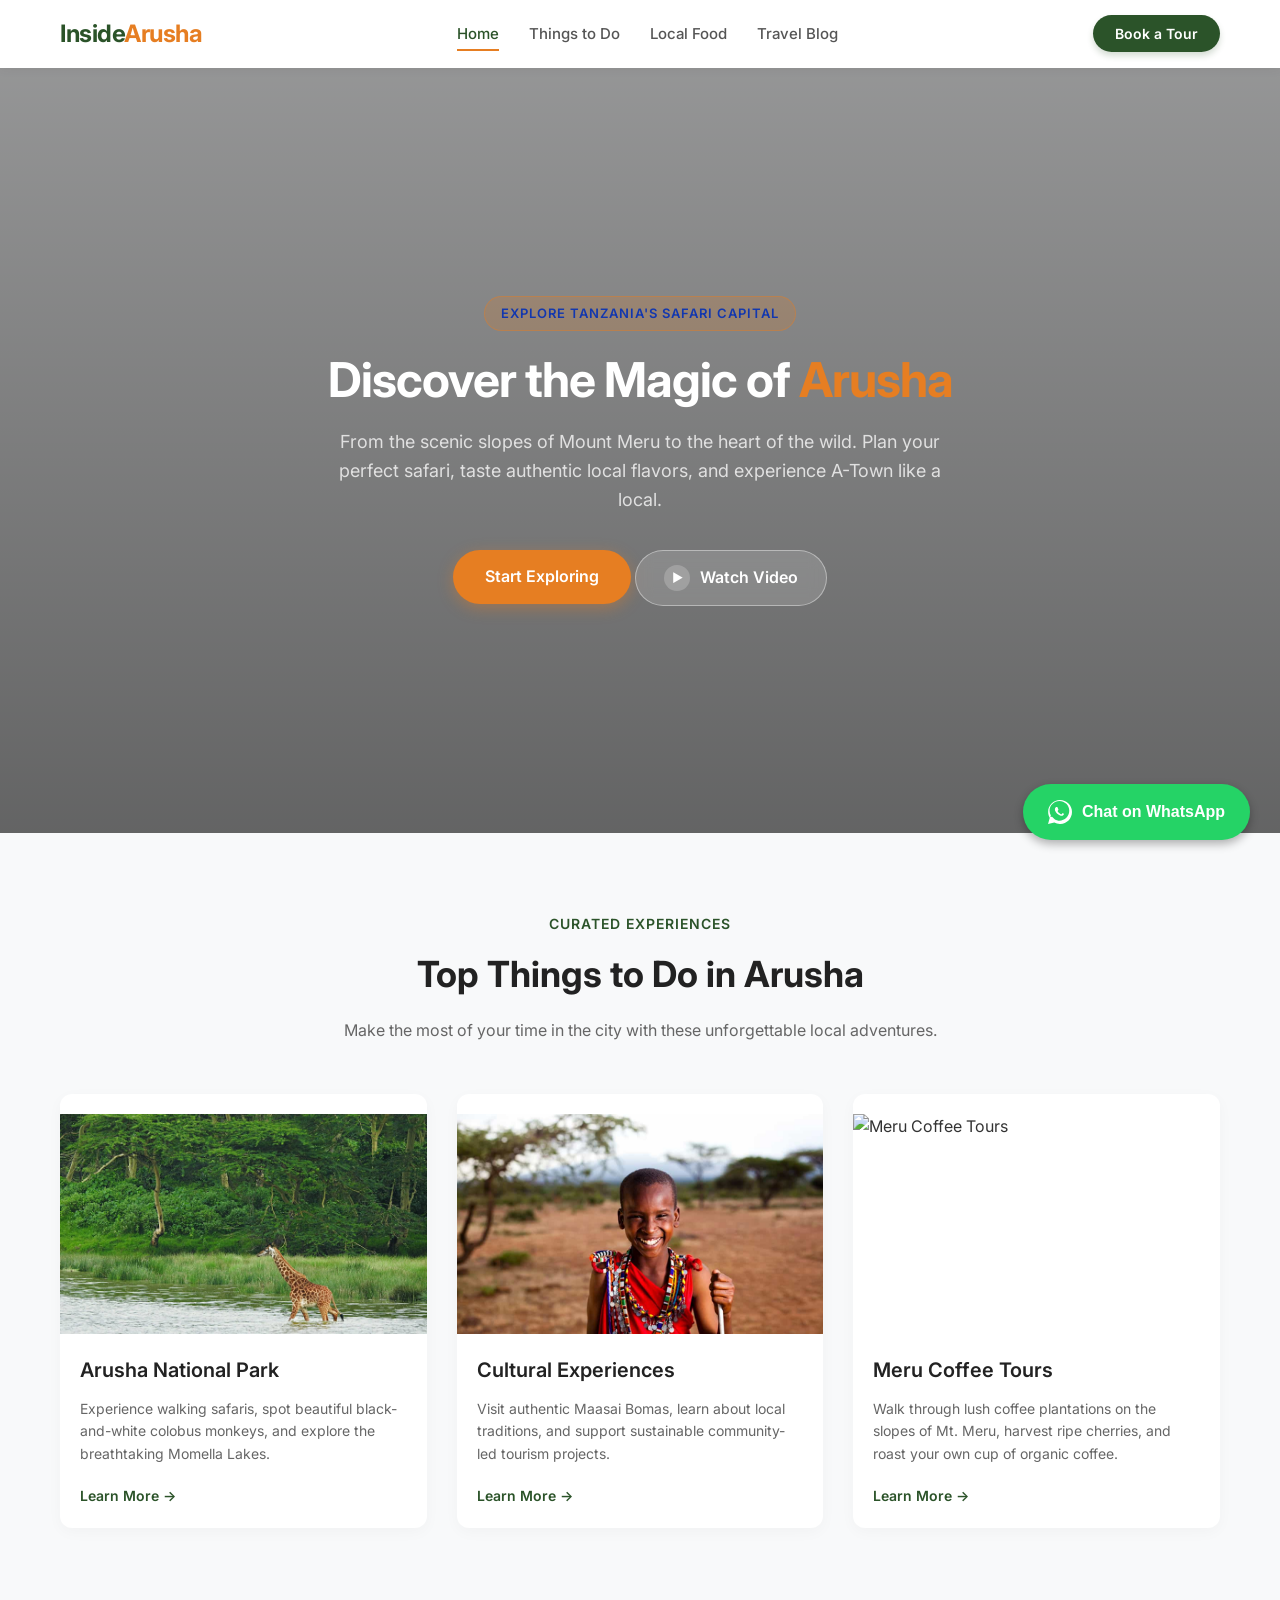
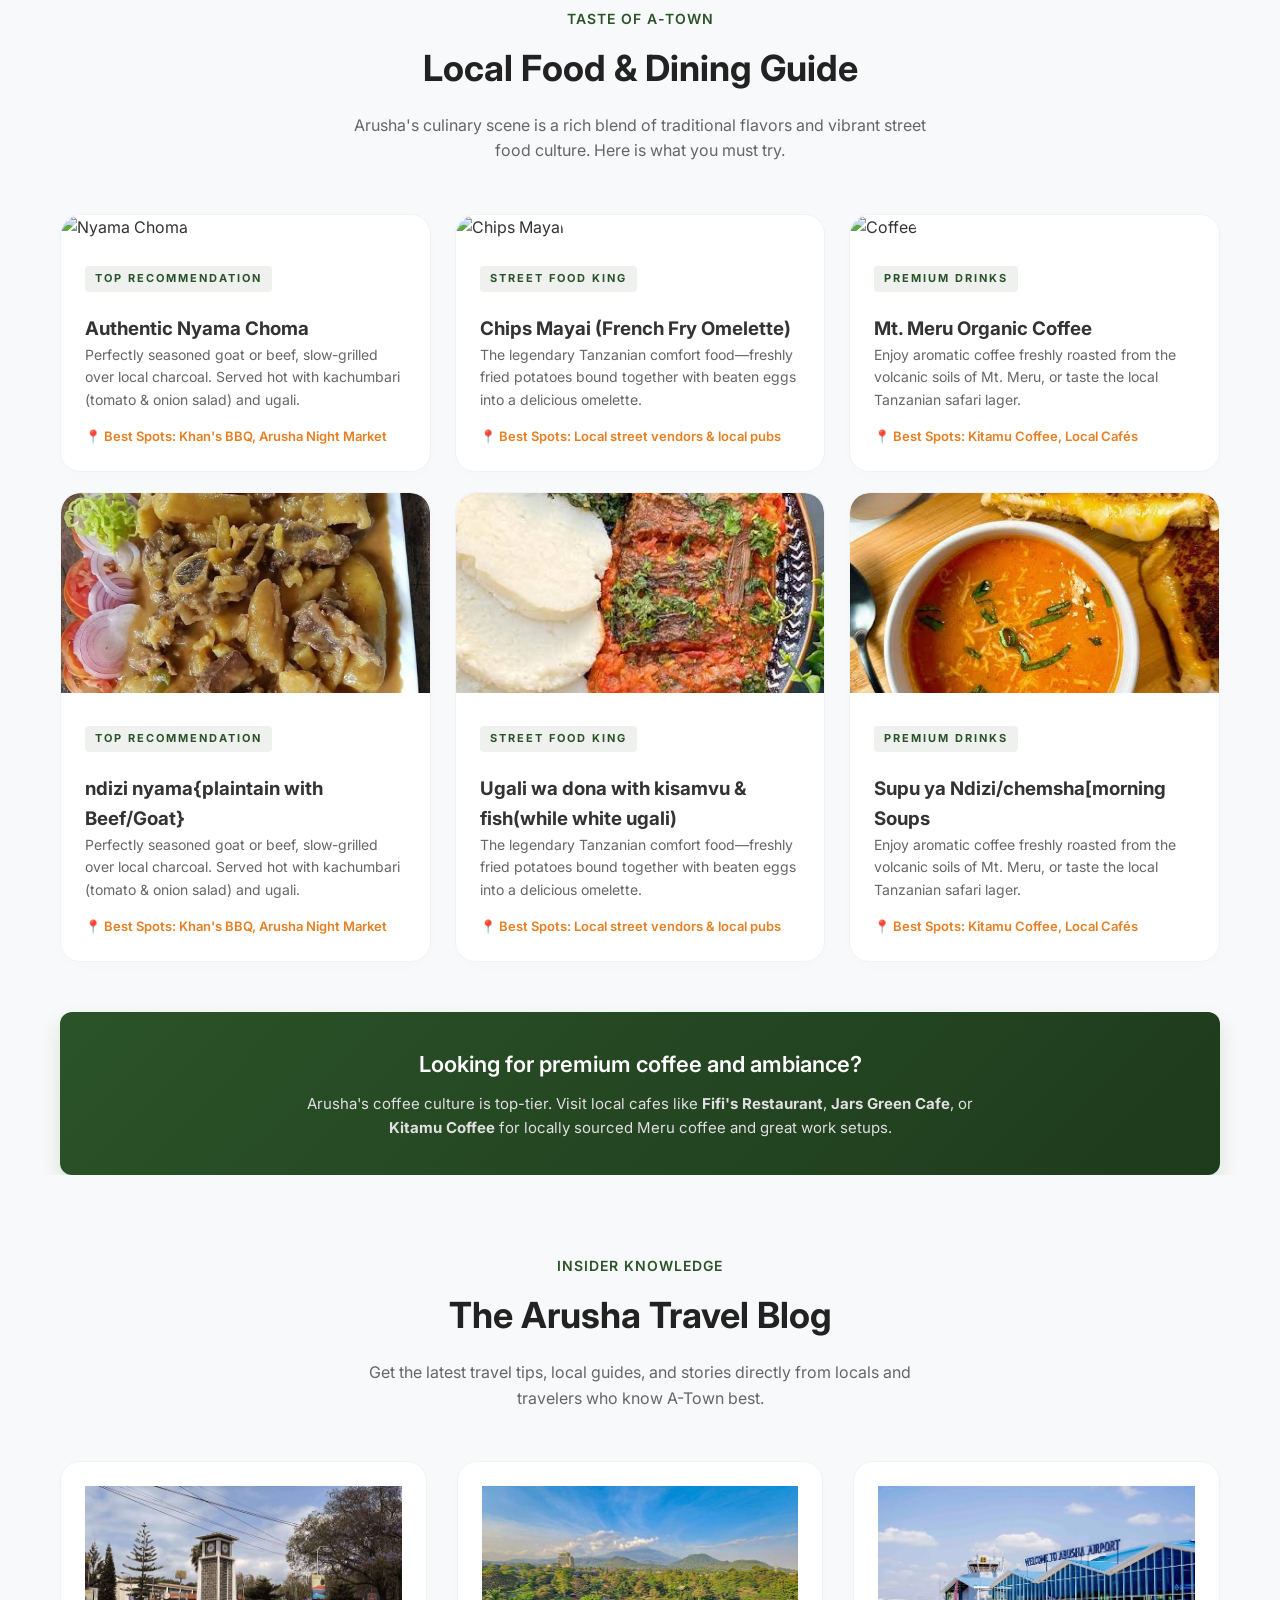
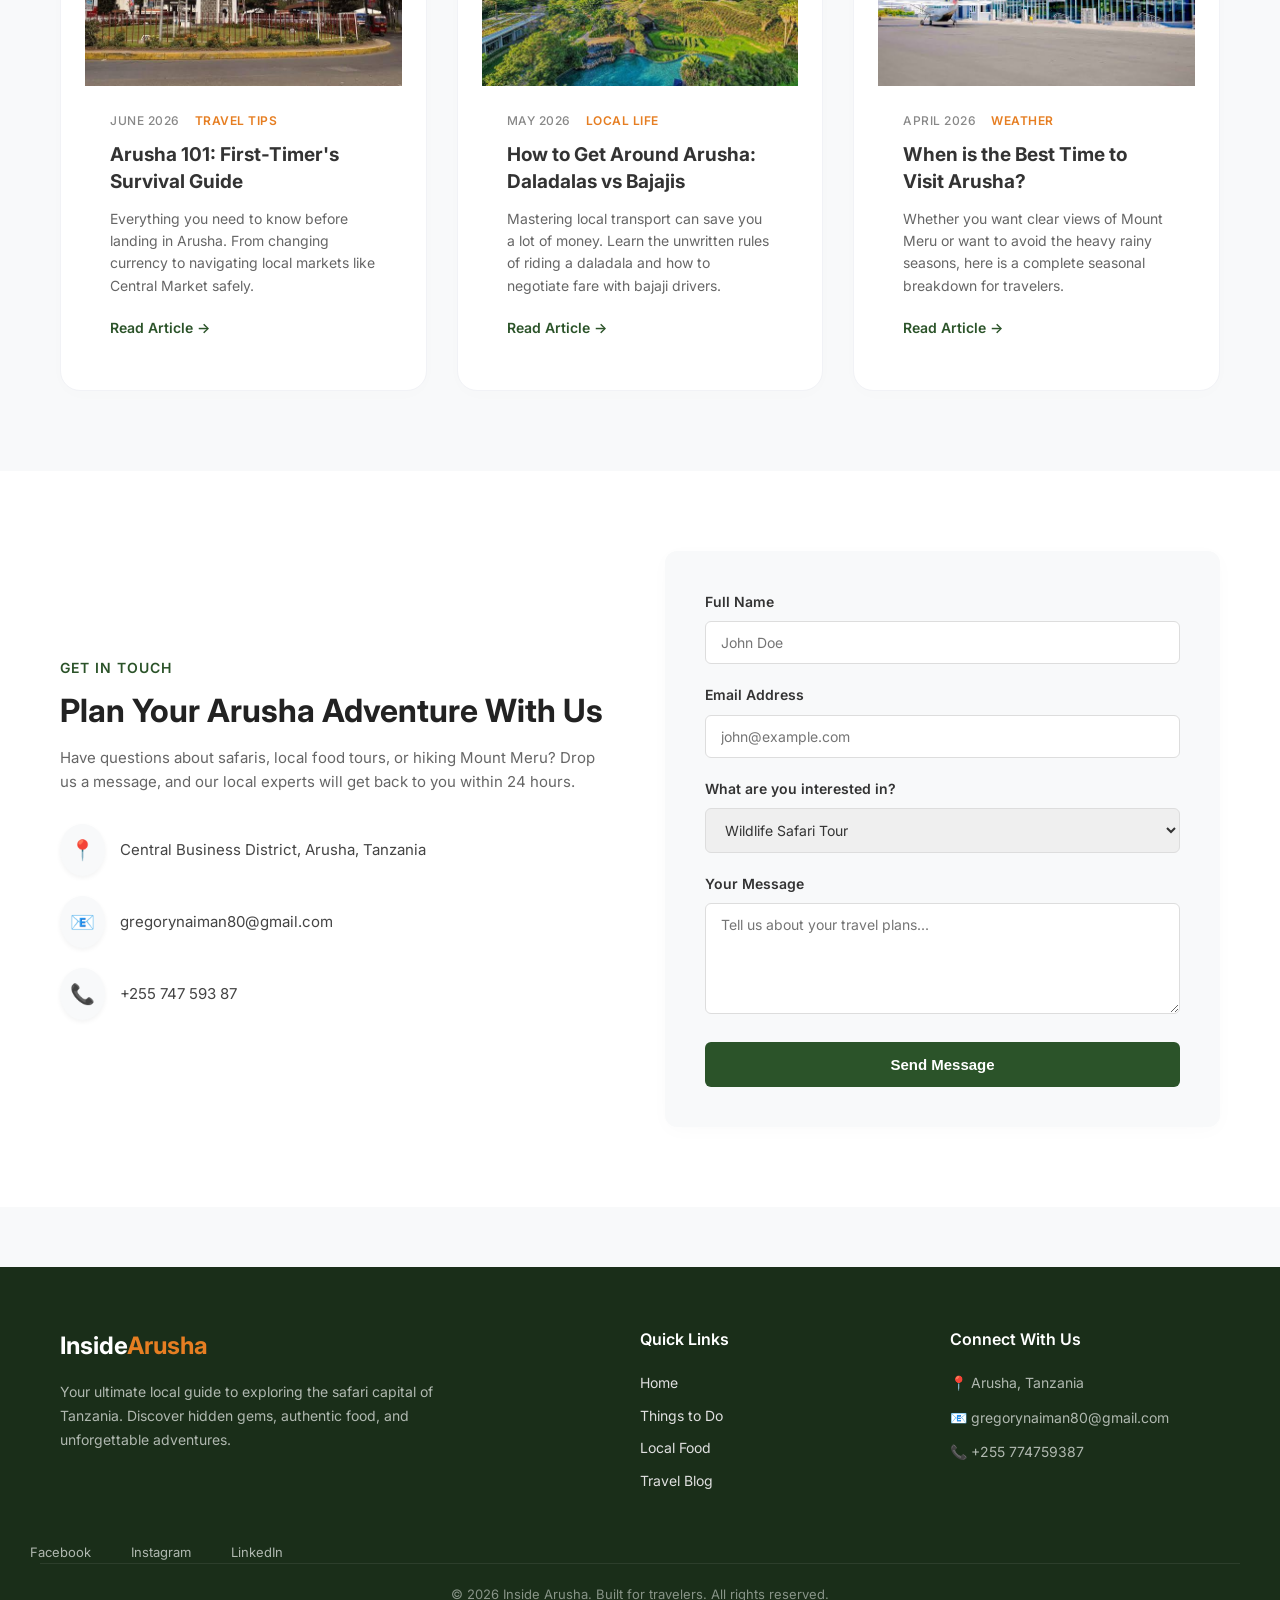
==== index.html @ d98e3d4b "Initial commit - Fixed HTML structure and broken links" ====
<!DOCTYPE html>
<html lang="en">
<head>
    <meta charset="UTF-8">
    <meta name="viewport" content="width=device-width, initial-scale=1.0">
    <title>Discover Arusha | Local Travel Guide</title>
    <!-- Include Google Font: Inter (Minimalist & Modern) -->
    <link href="https://fonts.googleapis.com/css2?family=Inter:wght@400;500;600;700&display=swap" rel="stylesheet">
    <link rel="stylesheet" href="style.css">
    <meta name="google-site-verification" content="5r3v5iMT5059csH8qFOFcgGev62ZhcYdQtrVGw4ILCM" />
</head>
<body>
   <header class="site-header">
        <div class="header-container">
            <div class="logo">
                <a href="#">Inside<span>Arusha</span></a>
            </div>
            <button class="menu-toggle" id="mobile-menu" aria-label="Toggle navigation">
                <span class="bar"></span>
                <span class="bar"></span>
                <span class="bar"></span>
            </button>
<nav class="main-navigation" id="nav-menu">
                <ul class="nav-links">
                    <li><a href="index.html" class="active">Home</a></li>
                    <li><a href="things-to-do.html">Things to Do</a></li>
                    <li><a href="local-food.html">Local Food</a></li>
                    <li><a href="blog.html">Travel Blog</a></li>
                </ul>
            </nav>
<div class="header-action">
    <a href="https://wa.me/25574759387" target="_blank" class="btn-book">Book a Tour</a>
</div>
        </div>
    </header>
    <section class="hero-section">
        <div class="hero-overlay"></div>
        <div class="hero-container">
            <span class="hero-badge">Explore Tanzania's Safari Capital</span>
            <h1 class="hero-title">Discover the Magic of <span>Arusha</span></h1>
            <p class="hero-subtitle">From the scenic slopes of Mount Meru to the heart of the wild. Plan your perfect safari, taste authentic local flavors, and experience A-Town like a local.</p>
           <div class="hero-actions-v2">
                    <a href="things-to-do.html" class="btn-explore-v2">
                        Start Exploring
                    </a>
                    <a href="https://www.youtube.com/watch?v=6m6G_6XkKSc" target="_blank" class="btn-watch-v2">
                        <span class="play-icon-v2">▶️</span> Watch Video
                    </a>
                </div>
        </div>
    </section>
    <section class="services-section">
        <div class="section-container">
            <div class="section-header">
                <span class="section-tagline">Curated Experiences</span>
                <h2 class="section-title">Top Things to Do in Arusha</h2>
                <p class="section-subtitle">Make the most of your time in the city with these unforgettable local adventures.</p>
            </div>
  <div class="cards-grid">
            <div class="card">
                <div class="card-image">
                    <img src="images/Arusha_National_Park_Giraffe_59.jpg" alt="Arusha National Park">
                </div>
                <div class="card-content">
                    <h3>Arusha National Park</h3>
                    <p>Experience walking safaris, spot beautiful black-and-white colobus monkeys, and explore the breathtaking Momella Lakes.</p>
                    <a href="arusha-park.html" class="card-link">Learn More &rarr;</a>
                </div>
            </div>
            <div class="card">
                <div class="card-image">
                    <img src="images/smiling-masai-boy-outside-1024x682-1.jpg" alt="Cultural Heritage Centre">
                </div>
                <div class="card-content">
                    <h3>Cultural Experiences</h3>
                    <p>Visit authentic Maasai Bomas, learn about local traditions, and support sustainable community-led tourism projects.</p>
                    <a href="cultural-tour.html" class="card-link">Learn More &rarr;</a>
                </div>
            </div>
            <div class="card">
                <div class="card-image">
                    <img src="https://images.unsplash.com/photo-1514432324607-a09d9b4aefdd?auto=format&fit=crop&w=500&q=80" alt="Meru Coffee Tours">
                </div>
                <div class="card-content">
                    <h3>Meru Coffee Tours</h3>
                    <p>Walk through lush coffee plantations on the slopes of Mt. Meru, harvest ripe cherries, and roast your own cup of organic coffee.</p>
                    <a href="coffee-tour.html" class="card-link">Learn More &rarr;</a>
                </div>
            </div>

        </div>
        </div>
    </section>
     <section class="food-section">
        <div class="section-container">
            <div class="section-header">
                <span class="section-tagline">Taste of A-Town</span>
                <h2 class="section-title">Local Food & Dining Guide</h2>
                <p class="section-subtitle">Arusha's culinary scene is a rich blend of traditional flavors and vibrant street food culture. Here is what you must try.</p>
            </div>

            <div style="display: grid; grid-template-columns: repeat(auto-fit, minmax(280px, 1fr)); gap: 24px; margin-top: 20px;">

    <div class="food-card" style="overflow: hidden; padding: 0 !important;">
        <img src="https://images.unsplash.com/photo-1544025162-d76694265947?auto=format&fit=crop&w=500&q=80" alt="Nyama Choma" style="width: 100%; height: 200px; object-fit: cover; border-top-left-radius: 20px; border-top-right-radius: 20px;">
        <div style="padding: 24px;">
            <div class="luxury-card-badge">Top Recommendation</div>
            <h3 style="margin-top: 10px;">Authentic Nyama Choma</h3>
            <p style="font-size: 14px; color: #666; line-height: 1.6; margin-bottom: 15px;">
                Perfectly seasoned goat or beef, slow-grilled over local charcoal. Served hot with kachumbari (tomato & onion salad) and ugali.
            </p>
            <p style="font-size: 13px; font-weight: 600; color: #e67e22;">📍 Best Spots: Khan's BBQ, Arusha Night Market</p>
        </div>
    </div>

    <!-- Kadi ya 2: Chips Mayai -->
    <div class="food-card" style="overflow: hidden; padding: 0 !important;">
        <img src="https://images.unsplash.com/photo-1513456852971-30c0b8199d4d?auto=format&fit=crop&w=500&q=80" alt="Chips Mayai" style="width: 100%; height: 200px; object-fit: cover; border-top-left-radius: 20px; border-top-right-radius: 20px;">
        <div style="padding: 24px;">
            <div class="luxury-card-badge">Street Food King</div>
            <h3 style="margin-top: 10px;">Chips Mayai (French Fry Omelette)</h3>
            <p style="font-size: 14px; color: #666; line-height: 1.6; margin-bottom: 15px;">
                The legendary Tanzanian comfort food—freshly fried potatoes bound together with beaten eggs into a delicious omelette.
            </p>
            <p style="font-size: 13px; font-weight: 600; color: #e67e22;">📍 Best Spots: Local street vendors & local pubs</p>
        </div>
    </div>

    <!-- Kadi ya 3: Local Brew & Coffee -->
    <div class="food-card" style="overflow: hidden; padding: 0 !important;">
        <img src="https://images.unsplash.com/photo-1495474472287-4d71bcdd2085?auto=format&fit=crop&w=500&q=80" alt="Coffee" style="width: 100%; height: 200px; object-fit: cover; border-top-left-radius: 20px; border-top-right-radius: 20px;">
        <div style="padding: 24px;">
            <div class="luxury-card-badge">Premium Drinks</div>
            <h3 style="margin-top: 10px;">Mt. Meru Organic Coffee</h3>
            <p style="font-size: 14px; color: #666; line-height: 1.6; margin-bottom: 15px;">
                Enjoy aromatic coffee freshly roasted from the volcanic soils of Mt. Meru, or taste the local Tanzanian safari lager.
            </p>
            <p style="font-size: 13px; font-weight: 600; color: #e67e22;">📍 Best Spots: Kitamu Coffee, Local Cafés</p>
        </div>
    </div>

</div><div style="display: grid; grid-template-columns: repeat(auto-fit, minmax(280px, 1fr)); gap: 24px; margin-top: 20px;">
    
    <!-- Kadi ya 1: Nyama Choma -->
    <div class="food-card" style="overflow: hidden; padding: 0 !important;">
        <img src="images/Ndizi+nyama+tena+za+Nazi🥥.jpg" alt="Nyama Choma" style="width: 100%; height: 200px; object-fit: cover; border-top-left-radius: 20px; border-top-right-radius: 20px;">
        <div style="padding: 24px;">
            <div class="luxury-card-badge">Top Recommendation</div>
    <h3 style="margin-top: 10px;">ndizi nyama{plaintain with Beef/Goat}</h3>
            <p style="font-size: 14px; color: #666; line-height: 1.6; margin-bottom: 15px;">
                Perfectly seasoned goat or beef, slow-grilled over local charcoal. Served hot with kachumbari (tomato & onion salad) and ugali.
            </p>
            <p style="font-size: 13px; font-weight: 600; color: #e67e22;">📍 Best Spots: Khan's BBQ, Arusha Night Market</p>
        </div>
    </div>

    <!-- Kadi ya 2: Chips Mayai -->
    <div class="food-card" style="overflow: hidden; padding: 0 !important;">
        <img src="images/Ugali wa dona with kisamvu.jpg" alt="Chips Mayai" style="width: 100%; height: 200px; object-fit: cover; border-top-left-radius: 20px; border-top-right-radius: 20px;">
        <div style="padding: 24px;">
            <div class="luxury-card-badge">Street Food King</div>
            <h3 style="margin-top: 10px;">Ugali wa dona with kisamvu & fish(while white ugali)</h3>
            <p style="font-size: 14px; color: #666; line-height: 1.6; margin-bottom: 15px;">
                The legendary Tanzanian comfort food—freshly fried potatoes bound together with beaten eggs into a delicious omelette.
            </p>
            <p style="font-size: 13px; font-weight: 600; color: #e67e22;">📍 Best Spots: Local street vendors & local pubs</p>
        </div>
    </div>

    <!-- Kadi ya 3: Local Brew & Coffee -->
    <div class="food-card" style="overflow: hidden; padding: 0 !important;">
        <img src="images/[morning Soups.jpg" alt="Coffee" style="width: 100%; height: 200px; object-fit: cover; border-top-left-radius: 20px; border-top-right-radius: 20px;">
        <div style="padding: 24px;">
            <div class="luxury-card-badge">Premium Drinks</div>
            <h3 style="margin-top: 10px;">Supu ya Ndizi/chemsha[morning Soups</h3>
            <p style="font-size: 14px; color: #666; line-height: 1.6; margin-bottom: 15px;">
                Enjoy aromatic coffee freshly roasted from the volcanic soils of Mt. Meru, or taste the local Tanzanian safari lager.
            </p>
            <p style="font-size: 13px; font-weight: 600; color: #e67e22;">📍 Best Spots: Kitamu Coffee, Local Cafés</p>
        </div>
    </div>

</div>
            <div class="cafe-highlight">
                <div class="cafe-text">
                    <h3>Looking for premium coffee and ambiance?</h3>
                    <p>Arusha's coffee culture is top-tier. Visit local cafes like <strong>Fifi's Restaurant</strong>, <strong>Jars Green Cafe</strong>, or <strong>Kitamu Coffee</strong> for locally sourced Meru coffee and great work setups.</p>
                </div>
            </div>
        </div>
    </section>
     <section class="blog-section">
        <div class="section-container">
            <div class="section-header">
                <span class="section-tagline">Insider Knowledge</span>
                <h2 class="section-title">The Arusha Travel Blog</h2>
                <p class="section-subtitle">Get the latest travel tips, local guides, and stories directly from locals and travelers who know A-Town best.</p>
            </div>

            <div class="blog-grid">
                <article class="blog-card">
                    <div class="blog-image">
                        <img src="images/Arusha 101jpg.jpg" alt="Arusha Travel Guide">
                    </div>
                    <div class="blog-content">
                        <div class="blog-meta">
                            <span class="blog-date">June 2026</span>
                            <span class="blog-category">Travel Tips</span>
                        </div>
                        <h3><a href="blog.html">Arusha 101: First-Timer's Survival Guide</a></h3>
                        <p>Everything you need to know before landing in Arusha. From changing currency to navigating local markets like Central Market safely.</p>
                        <a href="blog.html" class="read-more">Read Article &rarr;</a>
                    </div>
                </article>
                <article class="blog-card">
                    <div class="blog-image">
                        <img src="images/Arusha Survival Guide.jpg" alt="Navigating Arusha Transport">
                    </div>
                    <div class="blog-content">
                        <div class="blog-meta">
                            <span class="blog-date">May 2026</span>
                            <span class="blog-category">Local Life</span>
                        </div>
                        <h3><a href="">How to Get Around Arusha: Daladalas vs Bajajis</a></h3>
                        <p>Mastering local transport can save you a lot of money. Learn the unwritten rules of riding a daladala and how to negotiate fare with bajaji drivers.</p>
                        <a href="blog.html" class="read-more">Read Article &rarr;</a>
                    </div>
                </article>
                <article class="blog-card">
                    <div class="blog-image">
                        <img src="images/Arusha.jpg" alt="Best time to visit Arusha">
                    </div>
                    <div class="blog-content">
                        <div class="blog-meta">
                            <span class="blog-date">April 2026</span>
                            <span class="blog-category">Weather</span>
                        </div>
                        <h3><a href="blog.html">When is the Best Time to Visit Arusha?</a></h3>
                        <p>Whether you want clear views of Mount Meru or want to avoid the heavy rainy seasons, here is a complete seasonal breakdown for travelers.</p>
                        <a href="blog.html" class="read-more">Read Article &rarr;</a>
                    </div>
                </article>
            </div>
        </div>
    </section>
    <section class="contact-section">
        <div class="section-container">
            <div class="contact-wrapper">
                <div class="contact-info">
                    <span class="section-tagline">Get In Touch</span>
                    <h2 class="contact-title">Plan Your Arusha Adventure With Us</h2>
                    <p class="contact-text">Have questions about safaris, local food tours, or hiking Mount Meru? Drop us a message, and our local experts will get back to you within 24 hours.</p>
                    <div class="info-items">
                        <div class="info-item">
                            <span class="info-icon">📍</span>
                            <p>Central Business District, Arusha, Tanzania</p>
                        </div>
                        <div class="info-item">
                            <span class="info-icon">📧</span>
                            <p>gregorynaiman80@gmail.com</p>
                        </div>
                        <div class="info-item">
                            <span class="info-icon">📞</span>
                            <p>+255 747 593 87</p>
                        </div>
                    </div>
                </div>
                <div class="contact-form-box">
                    <form action="https://formspree.io/f/mnjkqjav" method="POST" class="main-form">
                        <div class="form-group">
                            <label for="name">Full Name</label>
                            <input type="text" id="name" name="name" placeholder="John Doe" required>
                        </div>
                        <div class="form-group">
                            <label for="email">Email Address</label>
                            <input type="email" id="email" name="email" placeholder="john@example.com" required>
                        </div>
                        <div class="form-group">
                            <label for="subject">What are you interested in?</label>
                            <select id="subject" name="subject">
                                <option value="safari">Wildlife Safari Tour</option>
                                <option value="day-trip">Day Trips & Waterfalls</option>
                                <option value="cultural">Cultural Experiences</option>
                                <option value="other">Other Inquiry</option>
                            </select>
                        </div>
                        <div class="form-group">
                            <label for="message">Your Message</label>
                            <textarea id="message" name="message" rows="5" placeholder="Tell us about your travel plans..." required></textarea>
                        </div>
                        
                        <button type="submit" class="btn-submit">Send Message</button>
                    </form>
                </div>

            </div>
        </div>
    </section>
    <a href="https://wa.me/255700000000?text=Hello%20Inside%20Arusha%2C%20I%20am%20planning%20a%20trip%20and%20I%20would%20love%20to%20know%20more%20about%20your%20tours!" class="whatsapp-btn" target="_blank">
    <svg width="24" height="24" viewBox="0 0 24 24" fill="currentColor">
        <path d="M.057 24l1.687-6.163c-1.041-1.804-1.588-3.849-1.587-5.946C.06 5.348 5.397.01 12.008.01c3.202.001 6.212 1.246 8.477 3.513 2.266 2.268 3.507 5.28 3.505 8.484-.004 6.657-5.34 11.997-11.953 11.997-2.005-.001-3.973-.502-5.713-1.455L0 24zm6.59-4.846c1.66.986 3.292 1.493 4.756 1.493 5.433 0 9.85-4.414 9.853-9.84.002-2.63-1.019-5.101-2.876-6.958C16.467 1.993 14.004.973 11.41.973c-5.438 0-9.854 4.415-9.857 9.842-.001 1.703.46 3.342 1.333 4.74l-.407 1.488 1.54-.403zM16.898 14c-.26-.13-1.534-.757-1.772-.843-.238-.087-.41-.13-.582.13-.172.26-.667.843-.818.995-.15.153-.301.173-.561.043-.26-.13-1.097-.404-2.09-1.29-.771-.687-1.292-1.537-1.443-1.798-.15-.26-.016-.401.114-.53.117-.117.26-.303.39-.455.13-.152.173-.26.26-.433.087-.173.043-.325-.022-.455-.065-.13-.582-1.4-.797-1.92-.21-.504-.42-.435-.581-.44-.15-.007-.323-.008-.495-.008-.172 0-.452.065-.688.303-.237.238-.905.885-.905 2.16 0 1.275.927 2.507 1.056 2.68 1.293 1.785 2.723 2.76 4.3 3.327.375.135.746.216 1.036.264.442.062.843.04 1.158-.007.35-.053 1.076-.44 1.226-.865.15-.424.15-.788.105-.865-.045-.078-.164-.12-.424-.25z"/>
    </svg>
    Chat on WhatsApp
</a>
      <footer class="site-footer">
        <div class="footer-container">
            <div class="footer-brand">
                <h3>Inside<span>Arusha</span></h3>
                <p>Your ultimate local guide to exploring the safari capital of Tanzania. Discover hidden gems, authentic food, and unforgettable adventures.</p>
            </div>
            <div class="footer-links">
                <h4>Quick Links</h4>
                <ul>
                    <li><a href="index.html">Home</a></li>
                    <li><a href="things-to-do.html">Things to Do</a></li>
                    <li><a href="local-food.html">Local Food</a></li>
                    <li><a href="blog.html">Travel Blog</a></li>
                </ul>
            </div>
            <div class="footer-contact">
                <h4>Connect With Us</h4>
                <p>📍 Arusha, Tanzania</p>
                <p>📧 gregorynaiman80@gmail.com</p>
                <p>📞 +255 774759387</p>
            </div>
        </div>   
        <div class="footer-socials">
                    <a href="https://facebook.com" target="_blank" class="footer-social-link">Facebook</a>
                    <a href="https://instagram.com" target="_blank" class="footer-social-link">Instagram</a>
                    <a href="https://linkedin.com" target="_blank" class="footer-social-link">LinkedIn</a>
                </div>
        <div class="footer-bottom">
            <p>&copy; 2026 Inside Arusha. Built for travelers. All rights reserved.</p>
        </div>
    </footer>
    <script>
        const menuToggle = document.getElementById('mobile-menu');
        const navMenu = document.getElementById('nav-menu');

        menuToggle.addEventListener('click', () => {
            menuToggle.classList.toggle('is-active');
            navMenu.classList.toggle('active');
        });
    </script>
</body>
</html>
---- style.css ----
* {
    margin: 0;
    padding: 0;
    box-sizing: border-box;
}

body {
    font-family: 'Inter', sans-serif;
    background-color: #f8f9fa;
    color: #333333;
    line-height: 1.6;
}

a {
    text-decoration: none;
    color: inherit;
    transition: all 0.3s ease;
}

ul {
    list-style: none;
}
.site-header {
    background-color: #ffffff;
    box-shadow: 0 2px 10px rgba(0, 0, 0, 0.05);
    position: sticky;
    top: 0;
    z-index: 1000;
    padding: 15px 0;
}
.header-container {
    max-width: 1200px;
    margin: 0 auto;
    padding: 0 20px;
    display: flex;
    justify-content: space-between;
    align-items: center;
}
.logo a {
    font-size: 24px;
    font-weight: 700;
    color: #2b5329;
    letter-spacing: -0.5px;
}

.logo span {
    color: #e67e22;
}
.nav-links {
    display: flex;
    gap: 30px;
}

.nav-links a {
    font-size: 15px;
    font-weight: 500;
    color: #555555;
    padding: 8px 0;
    position: relative;
}
.nav-links a:hover,
.nav-links a.active {
    color: #2b5329;
}
.nav-links a::after {
    content: '';
    position: absolute;
    bottom: 0;
    left: 0;
    width: 0;
    height: 2px;
    background-color: #e67e22;
    transition: width 0.3s ease;
}

.nav-links a:hover::after,
.nav-links a.active::after {
    width: 100%;
}
.btn-book {
    background-color: #2b5329; 
    color: #ffffff !important;
    padding: 10px 22px;
    border-radius: 25px;
    font-size: 14px;
    font-weight: 600;
    box-shadow: 0 4px 6px rgba(43, 83, 41, 0.2);
}

.btn-book:hover {
    background-color: #1e3b1c;
    transform: translateY(-2px);
    box-shadow: 0 6px 12px rgba(43, 83, 41, 0.3);
}
@media (max-width: 768px) {
    .nav-links {
        display: none;
    }
    
    .logo a {
        font-size: 20px;
    }
    
    .btn-book {
        padding: 8px 16px;
        font-size: 13px;
    }
}
.hero-section {
    position: relative;
    height: 85vh;
    min-height: 500px;
    background-image: url(images/sutirta-budiman-Jgiv1rSIpVM-unsplash.jpg);
    background-size: cover;
    background-position: center;
    background-repeat: no-repeat;
    display: flex;
    align-items: center;
    color: #ffffff;
}

.hero-overlay {
    position: absolute;
    top: 0;
    left: 0;
    width: 100%;
    height: 100%;
    background: linear-gradient(to bottom, rgba(0,0,0,0.4), rgba(0,0,0,0.6));
    z-index: 1;
}

.hero-container {
    position: relative;
    z-index: 2;
    max-width: 800px;
    margin: 0 auto;
    padding: 0 20px;
    text-align: center;
}

.hero-badge {
    background-color: rgba(230, 126, 34, 0.2);
    color: #1237af;
    border: 1px solid rgba(230, 126, 34, 0.4);
    padding: 6px 16px;
    border-radius: 20px;
    font-size: 13px;
    font-weight: 600;
    text-transform: uppercase;
    letter-spacing: 1px;
    display: inline-block;
    margin-bottom: 20px;
}

.hero-title {
    font-size: 48px;
    font-weight: 700;
    line-height: 1.2;
    margin-bottom: 20px;
    letter-spacing: -1px;
}

.hero-title span {
    color: #e67e22;
}

.hero-subtitle {
    font-size: 18px;
    color: #e0e0e0;
    margin-bottom: 35px;
    font-weight: 400;
    max-width: 650px;
    margin-left: auto;
    margin-right: auto;
}

.hero-actions {
    display: flex;
    justify-content: center;
    gap: 20px;
    align-items: center;
}

.btn-primary {
    background-color: #e67e22;
    color: #ffffff;
    padding: 12px 30px;
    border-radius: 30px;
    font-size: 15px;
    font-weight: 600;
    box-shadow: 0 4px 15px rgba(230, 126, 34, 0.3);
}

.btn-primary:hover {
    background-color: #d35400;
    transform: translateY(-2px);
}

.btn-secondary {
    background-color: rgba(255, 255, 255, 0.1);
    color: #ffffff;
    padding: 12px 30px;
    border-radius: 30px;
    font-size: 15px;
    font-weight: 600;
    border: 1px solid rgba(255, 255, 255, 0.4);
    backdrop-filter: blur(5px);
    display: flex;
    align-items: center;
    gap: 8px;
}

.btn-secondary:hover {
    background-color: rgba(255, 255, 255, 0.2);
    border-color: #ffffff;
    transform: translateY(-2px);
}

.services-section {
    padding: 80px 0;
    background-color: #f8f9fa;
}

.section-container {
    max-width: 1200px;
    margin: 0 auto;
    padding: 0 20px;
}

.section-header {
    text-align: center;
    margin-bottom: 50px;
}

.section-tagline {
    color: #2b5329;
    font-weight: 600;
    font-size: 14px;
    text-transform: uppercase;
    letter-spacing: 1px;
    display: block;
    margin-bottom: 10px;
}

.section-title {
    font-size: 36px;
    font-weight: 700;
    color: #222222;
    margin-bottom: 15px;
}

.section-subtitle {
    color: #666666;
    font-size: 16px;
    max-width: 600px;
    margin: 0 auto;
}
    .cards-grid {
    display: grid;
    grid-template-columns: repeat(auto-fit, minmax(320px, 1fr));
    gap: 30px;
    margin-top: 20px;
}

.card {
    background: #ffffff;
    border-radius: 12px;
    overflow: hidden;
    box-shadow: 0 4px 15px rgba(0,0,0,0.03);
    transition: all 0.3s ease;
}

.card:hover {
    transform: translateY(-5px);
    box-shadow: 0 10px 25px rgba(0,0,0,0.08);
}

.card-image {
    height: 240px;
    overflow: hidden;
}

.card-image img {
    width: 100%;
    height: 100%;
    object-fit: cover;
    transition: transform 0.5s ease;
}

.card:hover .card-image img {
    transform: scale(1.05);
}

.card-content {
    padding: 25px;
}

.card-content h3 {
    font-size: 20px;
    color: #222222;
    margin-bottom: 12px;
    font-weight: 600;
}

.card-content p {
    color: #666666;
    font-size: 14px;
    line-height: 1.6;
    margin-bottom: 20px;
}

.card-link {
    color: #2b5329;
    font-weight: 600;
    font-size: 14px;
}

.card-link:hover {
    color: #e67e22;
}

@media (max-width: 768px) {
    .hero-section { height: 75vh; }
    .hero-title { font-size: 32px; }
    .hero-subtitle { font-size: 15px; }
    .hero-actions { flex-direction: column; gap: 12px; }
    .btn-primary, .btn-secondary { width: 100%; justify-content: center; }
    
    .section-title { font-size: 28px; }
    .cards-grid { grid-template-columns: 1fr; } 
}
food-section {
    padding: 80px 0;
    background-color: #ffffff; 
}

.food-grid {
    display: grid;
    grid-template-columns: repeat(auto-fit, minmax(300px, 1fr));
    gap: 30px;
    margin-top: 40px;
}

.food-card {
    background: #f8f9fa;
    border-left: 4px solid #e67e22;
    padding: 30px;
    border-radius: 0 12px 12px 0;
    position: relative;
    box-shadow: 0 4px 15px rgba(0,0,0,0.02);
    transition: all 0.3s ease;
}

.food-card:hover {
    transform: translateY(-3px);
    box-shadow: 0 8px 20px rgba(0,0,0,0.06);
    background-color: #f1f3f5;
}

.food-badge {
    position: absolute;
    top: 15px;
    right: 20px;
    background-color: rgba(43, 83, 41, 0.1);
    color: #2b5329;
    font-size: 11px;
    font-weight: 700;
    text-transform: uppercase;
    padding: 4px 10px;
    border-radius: 4px;
    letter-spacing: 0.5px;
}

.food-content h3 {
    font-size: 20px;
    color: #222222;
    margin-bottom: 15px;
    padding-right: 60px;
}

.food-content p {
    color: #555555;
    font-size: 14px;
    line-height: 1.6;
    margin-bottom: 20px;
}
.best-spot {
    display: block;
    font-size: 13px;
    font-weight: 600;
    color: #2b5329;
    background-color: #ffffff;
    padding: 8px 12px;
    border-radius: 6px;
    border: 1px dashed rgba(43, 83, 41, 0.3);
}

.cafe-highlight {
    margin-top: 50px;
    background: linear-gradient(135deg, #2b5329, #1e3b1c);
    color: #ffffff;
    padding: 35px;
    border-radius: 12px;
    text-align: center;
    box-shadow: 0 10px 20px rgba(43, 83, 41, 0.15);
}

.cafe-highlight h3 {
    font-size: 22px;
    margin-bottom: 10px;
    font-weight: 600;
}

.cafe-highlight p {
    font-size: 15px;
    color: #e0e0e0;
    max-width: 700px;
    margin: 0 auto;
}

@media (max-width: 768px) {
    .food-grid {
        grid-template-columns: 1fr;
    }
    .cafe-highlight h3 {
        font-size: 18px;
    }
    .cafe-highlight p {
        font-size: 13px;
    }
}
.blog-section {
    padding: 80px 0;
    background-color: #f8f9fa;
}

.blog-grid {
    display: grid;
    grid-template-columns: repeat(auto-fit, minmax(320px, 1fr));
    gap: 30px;
    margin-top: 40px;
}
.blog-card {
    background: #ffffff;
    border-radius: 8px;
    overflow: hidden;
    box-shadow: 0 2px 12px rgba(0,0,0,0.02);
    transition: all 0.3s ease;
    margin-top: auto;
}

.blog-card:hover {
    transform: translateY(-5px);
    box-shadow: 0 8px 25px rgba(0,0,0,0.06);
}

.blog-image {
    height: 200px;
    overflow: hidden;
}

.blog-image img {
    width: 100%;
    height: 100%;
    object-fit: cover;
    transition: transform 0.4s ease;
}

.blog-card:hover .blog-image img {
    transform: scale(1.05);
}

.blog-content {
    padding: 25px;
}

.blog-meta {
    display: flex;
    gap: 15px;
    font-size: 12px;
    color: #888888;
    font-weight: 500;
    margin-bottom: 12px;
    text-transform: uppercase;
    letter-spacing: 0.5px;
}

.blog-category {
    color: #e67e22; 
    font-weight: 600;
}

.blog-content h3 {
    font-size: 19px;
    line-height: 1.4;
    margin-bottom: 12px;
}

.blog-content h3 a:hover {
    color: #2b5329; 
}

.blog-content p {
    color: #666666;
    font-size: 14px;
    line-height: 1.6;
    margin-bottom: 18px;
}

.read-more {
    font-size: 14px;
    font-weight: 600;
    color: #2b5329;
    display: inline-block;
}

.read-more:hover {
    color: #e67e22;
    transform: translateX(3px); 
}

@media (max-width: 768px) 
{

    .blog-grid {
        grid-template-columns: 1fr;
    }
}
.site-footer {
    background-color: #1a2e19; 
    color: #e0e0e0;
    padding: 60px 0 20px 0;
    margin-top: 60px;
    font-size: 14px;
}

.footer-container {
    max-width: 1200px;
    margin: 0 auto;
    padding: 0 20px;
    display: grid;
    grid-template-columns: 2fr 1fr 1fr;
    gap: 40px;
    margin-bottom: 40px;
}

.footer-brand h3 {
    font-size: 24px;
    color: #ffffff;
    margin-bottom: 15px;
    font-weight: 700;
}

.footer-brand h3 span {
    color: #e67e22;
}

.footer-brand p {
    line-height: 1.7;
    color: #b0b8b0;
    max-width: 400px;
}

.footer-links h4, .footer-contact h4 {
    color: #ffffff;
    font-size: 16px;
    font-weight: 600;
    margin-bottom: 20px;
}

.footer-links ul li {
    margin-bottom: 10px;
}

.footer-links a:hover {
    color: #e67e22;
    padding-left: 5px; 
}

.footer-contact p {
    margin-bottom: 12px;
    color: #b0b8b0;
}

.footer-bottom {
    border-top: 1px solid rgba(255, 255, 255, 0.08);
    max-width: 1200px;
    margin: 0 auto;
    padding: 20px 20px 0 20px;
    text-align: center;
    color: #889488;
    font-size: 13px;
}

.menu-toggle {
    display: none;
    flex-direction: column;
    cursor: pointer;
    background: transparent;
    border: none;
}

.menu-toggle .bar {
    width: 25px;
    height: 3px;
    background-color: #2b5329;
    margin: 4px 0;
    transition: all 0.3s ease;
}


@media (max-width: 768px) {
    .menu-toggle {
        display: flex; 
        z-index: 1001;
    }
    
    .menu-toggle.is-active .bar:nth-child(2) { opacity: 0; }
    .menu-toggle.is-active .bar:nth-child(1) { transform: translateY(11px) rotate(45deg); }
    .menu-toggle.is-active .bar:nth-child(3) { transform: translateY(-11px) rotate(-45deg); }

    .main-navigation {
        position: fixed;
        top: -100%; 
        left: 0;
        width: 100%;
        background-color: #ffffff;
        padding: 80px 0 30px 0;
        box-shadow: 0 10px 15px rgba(0,0,0,0.05);
        transition: all 0.4s ease;
        z-index: 999;
    }

    .main-navigation.active {
        top: 0;
    }

    .nav-links {
        display: flex;
        flex-direction: column;
        align-items: center;
        gap: 20px;
    }
    
    .header-action {
        display: none;
    }
    
    .footer-container {
        grid-template-columns: 1fr; 
        gap: 30px;
    }
}
.contact-section {
    padding: 80px 0;
    background-color: #ffffff; 
}

.contact-wrapper {
    display: grid;
    grid-template-columns: 1fr 1fr;
    gap: 50px;
    align-items: center;
}

.contact-title {
    font-size: 32px;
    font-weight: 700;
    color: #222222;
    margin-bottom: 15px;
    line-height: 1.3;
}

.contact-text {
    color: #666666;
    font-size: 15px;
    margin-bottom: 30px;
    line-height: 1.6;
}

.info-items {
    display: flex;
    flex-direction: column;
    gap: 20px;
}

.info-item {
    display: flex;
    align-items: center;
    gap: 15px;
    font-size: 15px;
    color: #444444;
}

.info-icon {
    font-size: 20px;
    background-color: #f8f9fa;
    padding: 10px;
    border-radius: 50%;
    box-shadow: 0 2px 5px rgba(0,0,0,0.05);
}

.contact-form-box {
    background: #f8f9fa;
    padding: 40px;
    border-radius: 12px;
    box-shadow: 0 4px 20px rgba(0, 0, 0, 0.02);
}

.form-group {
    margin-bottom: 20px;
}

.form-group label {
    display: block;
    font-size: 14px;
    font-weight: 600;
    color: #333333;
    margin-bottom: 8px;
}

.form-group input,
.form-group select,
.form-group textarea {
    width: 100%;
    padding: 12px 15px;
    border: 1px solid #dddddd;
    border-radius: 6px;
    font-family: 'Inter', sans-serif;
    font-size: 14px;
    color: #333333;
    transition: border-color 0.3s ease;
}

.form-group input:focus,
.form-group select:focus,
.form-group textarea:focus {
    outline: none;
    border-color: #2b5329;
}

.btn-submit {
    width: 100%;
    background-color: #2b5329; 
    color: #ffffff;
    border: none;
    padding: 14px;
    font-size: 15px;
    font-weight: 600;
    border-radius: 6px;
    cursor: pointer;
    transition: background-color 0.3s ease, transform 0.2s ease;
}

.btn-submit:hover {
    background-color: #1e3b1c;
    transform: translateY(-1px);
}

@media (max-width: 768px) {
    .contact-wrapper {
        grid-template-columns: 1fr;
        gap: 40px;
    }
    
    .contact-form-box {
        padding: 25px;
    }
    
    .contact-title {
        font-size: 26px;
    }
}
.contact-socials-minimal {
    display: flex;
    gap: 20px;
    margin-top: 25px;
    border-top: 1px solid #eeeeee; 
    padding-top: 20px;
}

.social-link-min {
    font-size: 14px;
    font-weight: 600;
    color: #666666; 
    position: relative;
    padding-bottom: 4px;
}

.social-link-min::after {
    content: '';
    position: absolute;
    bottom: 0;
    left: 0;
    width: 0;
    height: 2px;
    background-color: #2b5329;
    transition: width 0.3s ease;
}

.social-link-min:hover {
    color: #2b5329;
}

.social-link-min:hover::after {
    width: 100%;
}


.footer-socials {
    display: flex;
    gap: 10px;
    margin-top: 15px;
}

.footer-social-link {
    font-size: 13px;
    color: #b0b8b0; 
    background: transparent;
    padding: 0;
    border: none;
    position: relative;
    margin: right 1px;
    margin-left: 30px;
}

.footer-social-link::after {
    content: '';
    position: absolute;
    bottom: -2px;
    left: 0px;
    right: 30px;
    width: 0;
    height: 1px;
    background-color: #e67e22;
    transition: width 0.3s ease;
    
}

.footer-social-link:hover {
    color: #ffffff; 
}

.footer-social-link:hover::after {
    width: 100%;
}
.tour-hero {
    background-image: linear-gradient(rgba(0,0,0,0.5), rgba(0,0,0,0.6)), url('https://images.unsplash.com/photo-1516426122078-c23e76319801?auto=format&fit=crop&w=1200&q=80');
    background-size: cover;
    background-position: center;
    padding: 120px 0 80px 0;
    color: #ffffff;
}

.tour-badge {
    background-color: #e67e22;
    color: #ffffff;
    padding: 5px 12px;
    border-radius: 4px;
    font-size: 12px;
    font-weight: 700;
    text-transform: uppercase;
}

.tour-main-title {
    font-size: 38px;
    margin: 15px 0;
    font-weight: 700;
    line-height: 1.2;
}

.tour-meta-info {
    font-size: 15px;
    color: #dddddd;
}

.tour-grid-layout {
    display: grid;
    grid-template-columns: 2fr 1fr;
    gap: 40px;
    padding: 60px 0;
}

.tour-main-content h2, .tour-main-content h3 {
    color: #222222;
    margin-bottom: 15px;
}

.tour-description {
    font-size: 16px;
    line-height: 1.7;
    color: #555555;
    margin-bottom: 30px;
}

.tour-bullets {
    list-style: none;
    margin-bottom: 40px;
}

.tour-bullets li {
    font-size: 15px;
    margin-bottom: 12px;
    color: #444444;
}

.itinerary-timeline {
    border-left: 2px solid #2b5329;
    padding-left: 20px;
    margin-top: 20px;
}

.timeline-item {
    position: relative;
    margin-bottom: 30px;
}

.timeline-item::before {
    content: '';
    position: absolute;
    left: -27px;
    top: 5px;
    width: 12px;
    height: 12px;
    background-color: #2b5329;
    border-radius: 50%;
}

.timeline-item h4 {
    font-size: 16px;
    color: #2b5329;
    margin-bottom: 5px;
}

.timeline-item p {
    font-size: 14px;
    color: #666666;
}

.booking-sticky-box {
    background-color: #f8f9fa;
    padding: 30px;
    border-radius: 8px;
    border: 1px solid #eeeeee;
    position: sticky;
    top: 100px;
}

.inclusion-list {
    list-style: none;
    margin: 20px 0;
}

.inclusion-list li {
    font-size: 14px;
    margin-bottom: 10px;
}

.btn-sidebar-book {
    display: block;
    text-align: center;
    background-color: #25d366; 
    color: #ffffff;
    padding: 14px;
    border-radius: 6px;
    font-weight: 700;
    text-decoration: none;
    font-size: 15px;
    transition: background 0.3s;
}

.btn-sidebar-book:hover {
    background-color: #128c7e;
    color: #ffffff;
}

@media (max-width: 768px) {
    .tour-grid-layout {
        grid-template-columns: 1fr;
    }
    .tour-main-title {
        font-size: 28px;
    }
}
 .section-container {
        padding-left: 20px !important;
        padding-right: 20px !important;
    }

    .tour-main-content {
        padding: 0 10px;
    }

    .tour-bullets {
        padding-left: 15px;
    }
    
    .itinerary-timeline {
        margin-left: 10px;
    }
.cultural-hero {
    background-image: linear-gradient(rgba(0,0,0,0.5), rgba(0,0,0,0.6)), url('https://images.unsplash.com/photo-1489440543286-a6933013dfc3?auto=format&fit=crop&w=1200&q=80');
}
.coffee-hero {
    background-image: linear-gradient(rgba(0,0,0,0.5), rgba(0,0,0,0.6)), url('https://images.unsplash.com/photo-1514432324607-a09d9b4aefdd?auto=format&fit=crop&w=1200&q=80') !important;
}
.chemka-hero {
    background-image: linear-gradient(rgba(0,0,0,0.4), rgba(0,0,0,0.6)), url('https://images.unsplash.com/photo-1540555700478-4be289fbecef?auto=format&fit=crop&w=1200&q=80') !important;
}

.animate-badge {
    animation: pulseGlow 2s infinite alternate;
}

@keyframes pulseGlow {
    0% { transform: scale(1); box-shadow: 0 0 0 0 rgba(230, 126, 34, 0.4); }
    100% { transform: scale(1.05); box-shadow: 0 0 10px 4px rgba(230, 126, 34, 0); }
}

.unique-minimalist-content {
    background: #ffffff;
    padding: 40px;
    border-radius: 16px;
    box-shadow: 0 4px 30px rgba(0, 0, 0, 0.02);
    border: 1px solid #f1f2f6;
}

.luxury-card-badge {
    display: inline-block;
    font-size: 11px;
    text-transform: uppercase;
    letter-spacing: 2px;
    color: #2b5329;
    font-weight: 700;
    margin-bottom: 10px;
}

.luxury-bullets li {
    display: flex;
    align-items: center;
    gap: 12px;
    font-size: 15px;
    margin-bottom: 16px !important;
}

.luxury-bullets li span {
    font-size: 14px;
    transition: transform 0.3s;
}

.luxury-bullets li:hover span {
    transform: rotate(20deg) scale(1.2);
}

.luxury-timeline .timeline-item {
    padding-left: 10px;
    transition: all 0.3s ease;
}

.luxury-timeline .timeline-item:hover {
    transform: translateX(8px);
    border-left: 2px solid #e67e22;
}

.high-end-glassbox {
    background: rgba(255, 255, 255, 0.75) !important;
    backdrop-filter: blur(12px) !important;
    -webkit-backdrop-filter: blur(12px) !important;
    border: 1px solid rgba(255, 255, 255, 0.6) !important;
    box-shadow: 0 8px 32px 0 rgba(31, 38, 135, 0.05) !important;
    border-radius: 16px !important;
    transition: transform 0.4s cubic-bezier(0.165, 0.84, 0.44, 1);
}

.high-end-glassbox:hover {
    transform: translateY(-5px);
    box-shadow: 0 12px 40px 0 rgba(31, 38, 135, 0.08) !important;
}

.luxury-btn {
    background: linear-gradient(135deg, #25d366, #128c7e) !important;
    border-radius: 50px !important; /* Inakuwa duara pembeni (Round Oval) */
    letter-spacing: 0.5px;
    box-shadow: 0 4px 15px rgba(37, 211, 102, 0.3) !important;
    transition: all 0.3s ease !important;
}

.luxury-btn:hover {
    box-shadow: 0 6px 20px rgba(37, 211, 102, 0.5) !important;
    letter-spacing: 1px;
}
.card-item {
    background: #ffffff;
    border-radius: 20px;
    padding: 20px;
    transition: all 0.4s ease;
    border: 1px solid #f0f0f0;
}

.card-item:hover {
    transform: translateY(-10px);
    box-shadow: 0 20px 40px rgba(0,0,0,0.08);
    border: 1px solid #e67e22; 
}
.food-hero {
    background: linear-gradient(rgba(0,0,0,0.3), rgba(0,0,0,0.5)), url('https://images.unsplash.com/photo-1544025162-d76694265947?auto=format&fit=crop&w=1200&q=80');
    background-size: cover;
    background-position: center;
    backdrop-filter: blur(5px);
}
html {
    scroll-behavior: smooth;
    font-family: 'Inter', sans-serif;
}

.card-item, .blog-card, .food-card {
    background: #ffffff !important;
    border-radius: 20px !important;
    padding: 24px !important;
    border: 1px solid #f1f2f6 !important;
    box-shadow: 0 4px 20px rgba(0, 0, 0, 0.01) !important;
    transition: all 0.4s cubic-bezier(0.165, 0.84, 0.44, 1) !important;
}

.card-item:hover, .blog-card:hover, .food-card:hover {
    transform: translateY(-8px) !important;
    box-shadow: 0 20px 40px rgba(43, 83, 41, 0.08) !important; 
    border-color: #e67e22 !important; 
}

.unique-minimalist-content {
    background: #ffffff !important;
    padding: 40px !important;
    border-radius: 24px !important;
    box-shadow: 0 10px 40px rgba(0, 0, 0, 0.02) !important;
    border: 1px solid #f8f9fa !important;
}

.luxury-card-badge {
    display: inline-block !important;
    font-size: 11px !important;
    text-transform: uppercase !important;
    letter-spacing: 2px !important;
    color: #2b5329 !important;
    font-weight: 700 !important;
    margin-bottom: 12px !important;
    background: rgba(43, 83, 41, 0.08) !important;
    padding: 4px 10px !important;
    border-radius: 4px !important;
}

.animate-badge {
    animation: pulseGlow 2.5s infinite alternate !important;
}

@keyframes pulseGlow {
    0% { transform: scale(1); box-shadow: 0 0 0 0 rgba(230, 126, 34, 0.4); }
    100% { transform: scale(1.04); box-shadow: 0 0 12px 6px rgba(230, 126, 34, 0); }
}

.luxury-timeline .timeline-item {
    padding-left: 15px !important;
    transition: all 0.3s cubic-bezier(0.25, 0.8, 0.25, 1) !important;
}

.luxury-timeline .timeline-item:hover {
    transform: translateX(10px) !important;
    border-left: 2px solid #e67e22 !important;
}

.high-end-glassbox {
    background: rgba(255, 255, 255, 0.9) !important;
    backdrop-filter: blur(16px) !important;
    -webkit-backdrop-filter: blur(16px) !important;
    border: 1px solid #e0e0e0 !important; 
    box-shadow: 0 10px 30px rgba(0, 0, 0, 0.05) !important;
    border-radius: 24px !important;
    padding: 30px !important; 
    margin-top: 30px !important;
    display: block !important;
    transition: all 0.4s ease !important;
}

.high-end-glassbox:hover {
    transform: translateY(-5px) !important;
    box-shadow: 0 20px 40px rgba(0, 0, 0, 0.08) !important;
}
}

.high-end-glassbox:hover {
    transform: translateY(-5px) !important;
    box-shadow: 0 20px 50px rgba(0, 0, 0, 0.06) !important;
}
.luxury-btn {
    background: linear-gradient(135deg, #25d366, #128c7e) !important;
    border-radius: 50px !important;
    padding: 12px 24px !important; 
    display: inline-block !important;
    text-align: center !important;
    text-decoration: none !important;
    color: white !important;
    font-weight: 600 !important;
    transition: all 0.3s ease !important;
    width: auto !important; 
}

.luxury-btn:hover {
    box-shadow: 0 8px 25px rgba(37, 211, 102, 0.45) !important;
    letter-spacing: 1.2px !important;
}

@media (max-width: 768px) {
    .section-container {
        padding-left: 24px !important;
        padding-right: 24px !important;
    }
    .unique-minimalist-content {
        padding: 24px !important;
    }
}
.heritage-hero {
    background-image: linear-gradient(rgba(0,0,0,0.5), rgba(0,0,0,0.6)), url('https://images.unsplash.com/photo-1547891654-e66ed7edd96c?auto=format&fit=crop&w=1200&q=80') !important;
}
.premium-blog-card {
    background: #ffffff !important;
    border-radius: 24px !important;
    box-shadow: 0 10px 30px rgba(0,0,0,0.05) !important;
    overflow: hidden !important;
    border: 1px solid #eee !important;
    display: flex !important;
    flex-direction: column !important;
    transition: all 0.4s cubic-bezier(0.165, 0.84, 0.44, 1) !important;
}

/* Kadi ikiguswa na panya (Hover Effect) inajinyanyua juu na kivuli kuongezeka */
.premium-blog-card:hover {
    transform: translateY(-10px) !important;
    box-shadow: 0 20px 40px rgba(0, 0, 0, 0.12) !important;
    border-color: #25d366 !important;
    cursor: pointer;
}

/* Muundo wa Picha za ndani ya Kadi */
.blog-card-img {
    width: 100% !important;
    height: 190px !important;
    object-fit: cover !important;
    display: block !important;
    transition: transform 0.4s ease !important;
}

/* Picha ikuzike kwa ndani kadi ikiguswa (Zoom in effect) */
.premium-blog-card:hover .blog-card-img {
    transform: scale(1.03) !important;
}

/* Sehemu ya Maandishi ndani ya kadi */
.blog-card-body {
    padding: 24px !important;
    display: flex !important;
    flex-direction: column !important;
    flex-grow: 1 !important;
}

.blog-card-body h3 {
    margin-top: 10px !important;
    font-size: 18px !important;
    color: #111 !important;
    font-weight: 700 !important;
}

.blog-card-body p {
    font-size: 14px !important;
    color: #555 !important;
    line-height: 1.6 !important;
    margin-bottom: 20px !important;
}

/* Link ya WhatsApp chini ya kila kadi */
.blog-whatsapp-link {
    font-size: 14px !important;
    font-weight: 600 !important;
    color: #25d366 !important;
    text-decoration: none !important;
    margin-top: auto !important;
    display: inline-block !important;
    transition: color 0.3s ease !important;
}

.blog-whatsapp-link:hover {
    color: #128c7e !important;
    text-decoration: underline !important;
}
    display: flex !important;
    flex-wrap: wrap !important;
    gap: 16px !important;
    margin-top: 30px !important;
    justify-content: center !important; /* Inaviweka katikati vizuri */
}
.hero-actions-v2 {
    display: flex !important;
    justify-content: center !important;
    align-items: center !important;
    gap: 20px !important; /* Inatenganisha vitufe visitangane */
    margin-top: 35px !important;
    width: 100% !important;
}

/* 1. Kitufe cha Start Exploring kilichorudiwa upya */
.btn-explore-v2 {
    display: inline-block !important;
    padding: 14px 32px !important;
    border-radius: 50px !important;
    background-color: #e67e22 !important; /* Rangi ya machungwa thabiti */
    color: #ffffff !important;
    font-family: 'Inter', sans-serif !important;
    font-size: 16px !important;
    font-weight: 600 !important;
    text-decoration: none !important;
    transition: all 0.3s ease !important;
    box-shadow: 0 4px 15px rgba(230, 126, 34, 0.4) !important;
    border: none !important;
    cursor: pointer !important;
}

.btn-explore-v2:hover {
    background-color: #d35400 !important;
    transform: translateY(-3px) !important;
    box-shadow: 0 8px 20px rgba(230, 126, 34, 0.6) !important;
}

/* 2. Kitufe cha Watch Video kilichonyooshwa */
.btn-watch-v2 {
    display: inline-flex !important;
    align-items: center !important;
    gap: 10px !important;
    padding: 14px 28px !important;
    border-radius: 50px !important;
    background: rgba(255, 255, 255, 0.15) !important; /* Muonekano wa Kioo */
    color: #ffffff !important;
    font-family: 'Inter', sans-serif !important;
    font-size: 16px !important;
    font-weight: 600 !important;
    text-decoration: none !important;
    border: 1.5px solid rgba(255, 255, 255, 0.4) !important;
    backdrop-filter: blur(8px) !important;
    transition: all 0.3s ease !important;
    cursor: pointer !important;
}

.btn-watch-v2:hover {
    background: #ffffff !important;
    color: #111111 !important;
    transform: translateY(-3px) !important;
    border-color: #ffffff !important;
}

/* Duara la icon ya play */
.play-icon-v2 {
    font-size: 12px !important;
    background: rgba(255, 255, 255, 0.2) !important;
    width: 26px !important;
    height: 26px !important;
    display: flex !important;
    align-items: center !important;
    justify-content: center !important;
    border-radius: 50px !important;
    transition: all 0.3s ease !important;
}

.btn-watch-v2:hover .play-icon-v2 {
    background: rgba(0, 0, 0, 0.08) !important;
}
.tours-grid, .grid-container, .destinations-grid {
    display: grid !important;
    grid-template-columns: repeat(auto-fit, minmax(300px, 1fr)) !important;
    gap: 25px !important;
    width: 100% !important;
    max-width: 1200px !important;
    margin: 30px auto !important;
    padding: 0 20px !important;
    align-items: stretch !important;
}

/* Kila kadi iwe na umbo thabiti na isivuje */
.tour-card, .card-destination {
    background: #ffffff !important;
    border-radius: 16px !important;
    overflow: hidden !important;
    box-shadow: 0 4px 15px rgba(0, 0, 0, 0.05) !important;
    display: flex !important;
    flex-direction: column !important;
    height: 100% !important;
}

/* Picha za kadi zote zinyooke kwa urefu sawa na zisijinyooshe vibaya */
.tour-card img, .card-destination img, .card-image {
    width: 100% !important;
    height: 220px !important; /* Urefu unaofaa kwa kadi zote tatu */
    object-fit: cover !important; /* Inazuia picha isibonyezwe au kupoteza umbo */
    display: flexbox;
    margin-top: 20px;
}

/* Sehemu ya maandishi ndani ya kila kadi */
.tour-info, .card-content {
    padding: 20px !important;
    flex-grow: 1 !important;
    display: flex !important;
    flex-direction: column !important;
    justify-content: space-between !important;
}
.whatsapp-btn {
    position: fixed;
    bottom: 60px;
    right: 30px;
    background-color: #25d366;
    color: white;
    padding: 15px 25px;
    border-radius: 50px;
    text-decoration: none;
    font-weight: bold;
    font-family: Arial, sans-serif;
    display: flex;
    align-items: center;
    gap: 10px;
    box-shadow: 0px 4px 10px rgba(0, 0, 0, 0.3);
    z-index: 1000;
    transition: transform 0.3s ease, background-color 0.3s ease;
}

.whatsapp-btn:hover {
    background-color: #128c7e;
    transform: scale(1.05);
    color: white;
}
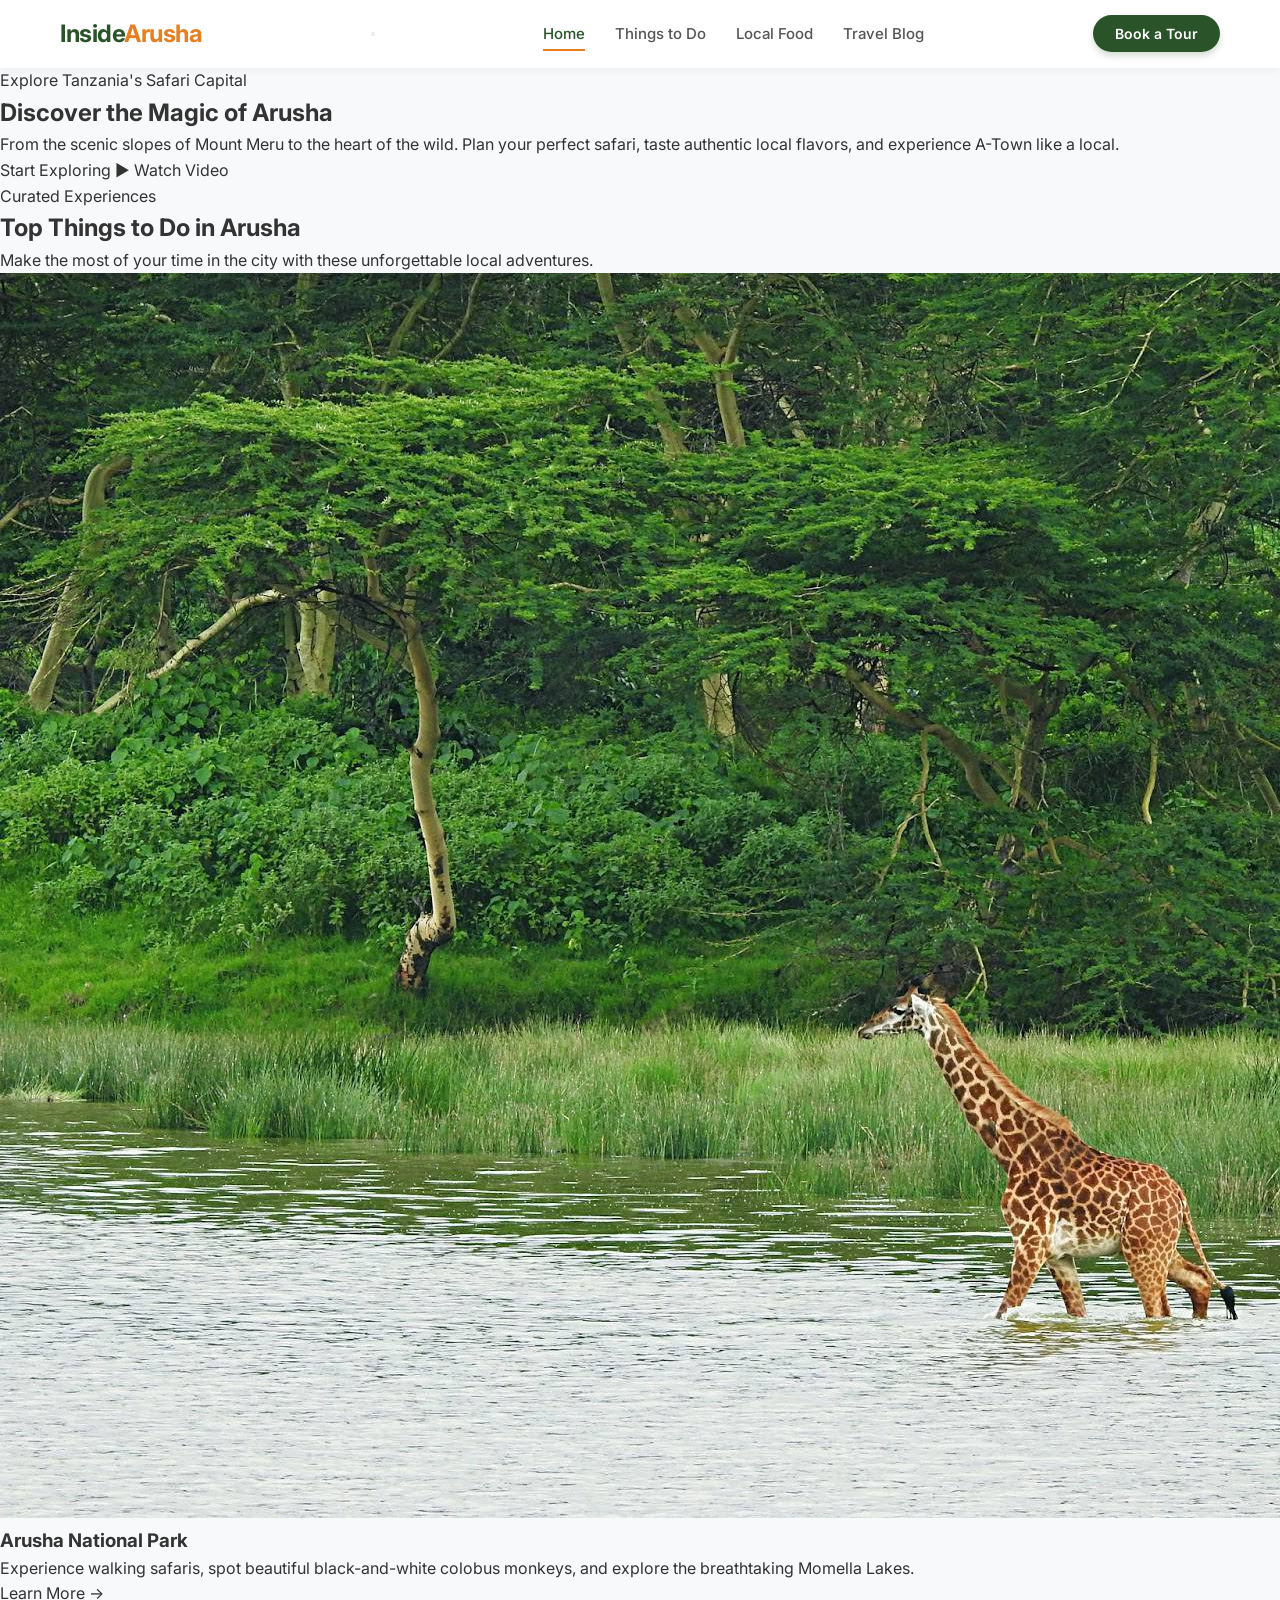
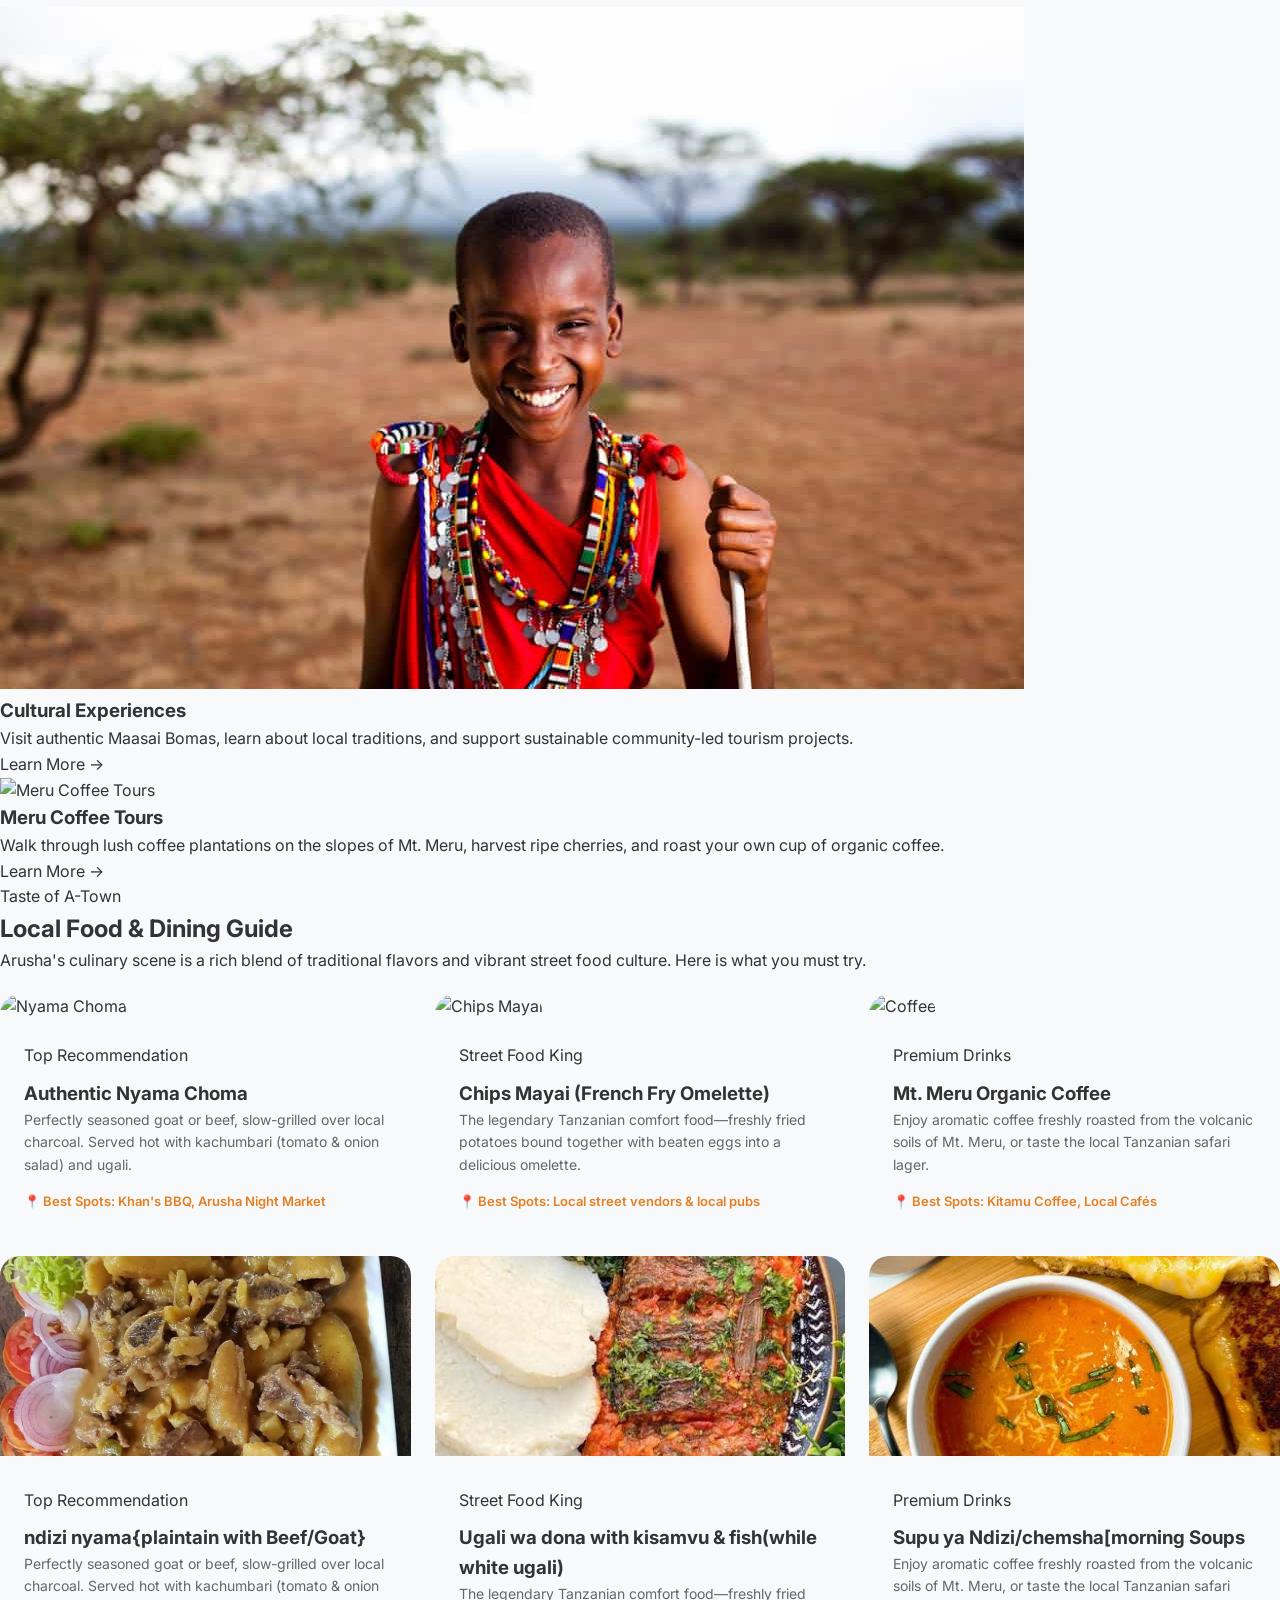
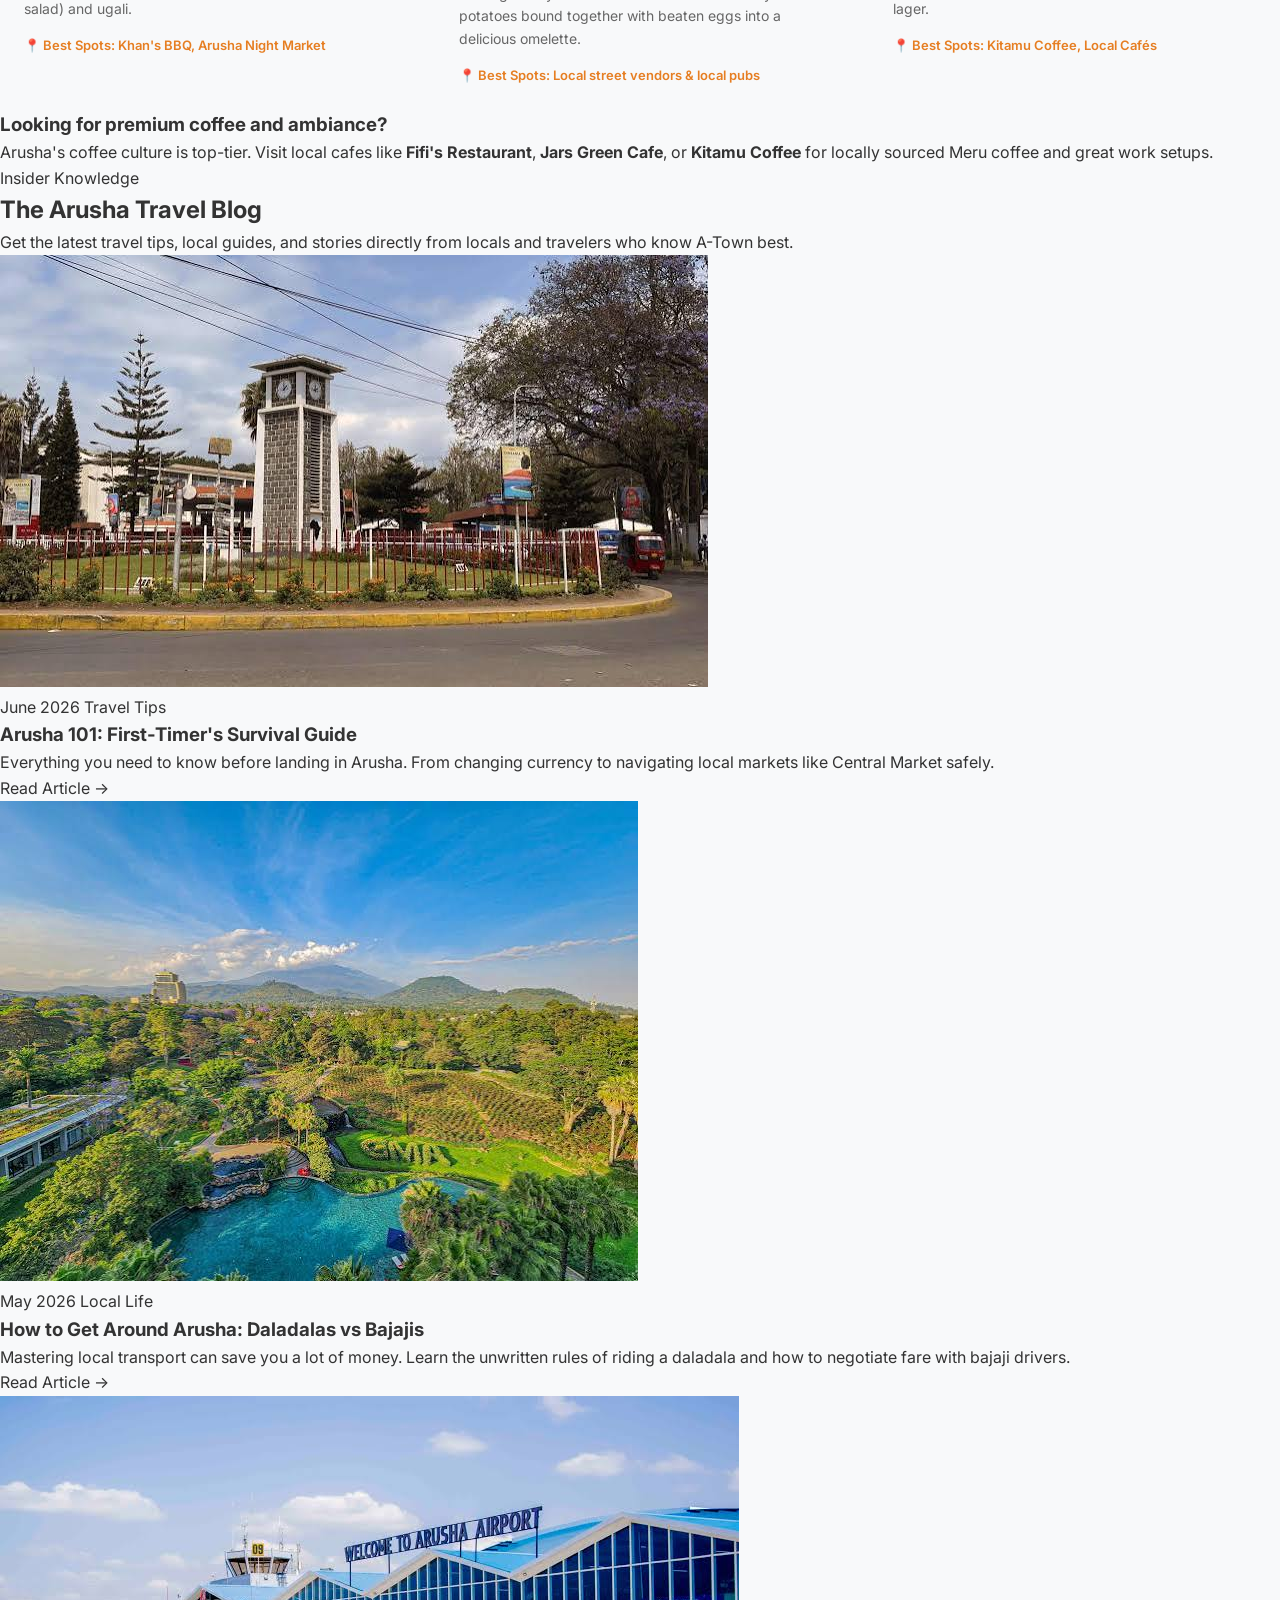
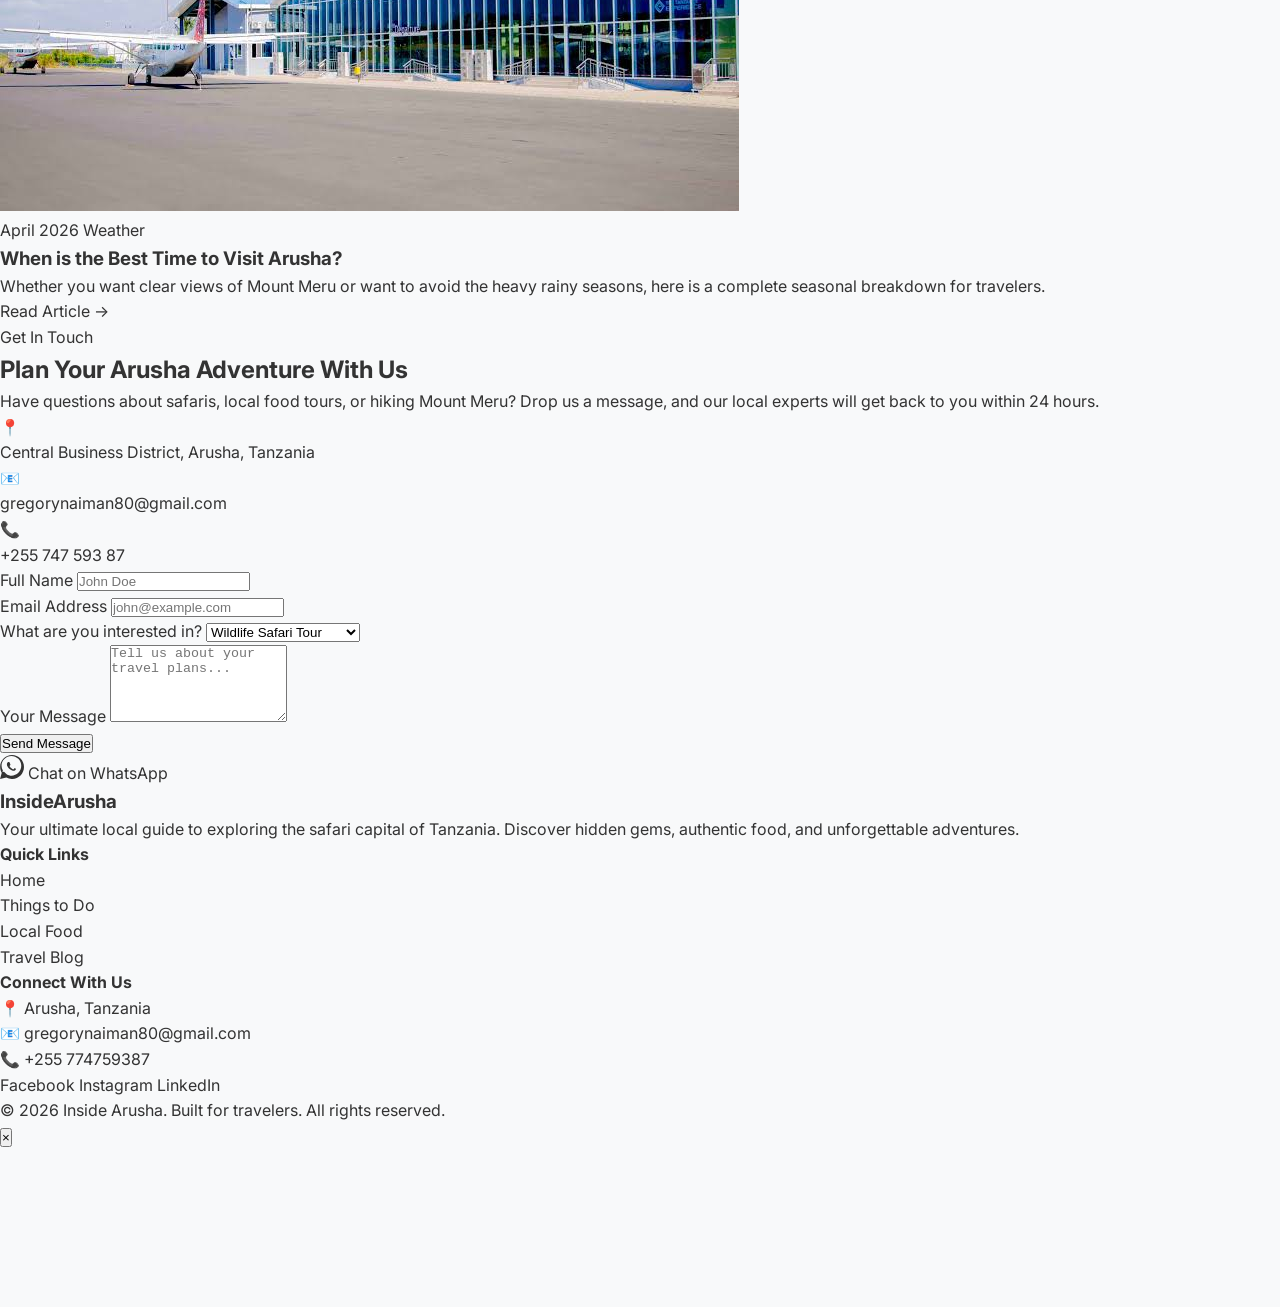
==== commit 07b96ddb: "Minimalist redesign: minified CSS, Font Awesome icons, optimized loading" ====
--- a/index.html
+++ b/index.html
@@ -6,7 +6,10 @@
     <title>Discover Arusha | Local Travel Guide</title>
     <!-- Include Google Font: Inter (Minimalist & Modern) -->
     <link href="https://fonts.googleapis.com/css2?family=Inter:wght@400;500;600;700&display=swap" rel="stylesheet">
-    <link rel="stylesheet" href="style.css">
+    <link rel="stylesheet" href="style.min.css">
+    <link rel="stylesheet" href="https://cdnjs.cloudflare.com/ajax/libs/font-awesome/6.7.2/css/all.min.css">
+    <link rel="stylesheet" href="https://cdnjs.cloudflare.com/ajax/libs/font-awesome/6.7.2/css/all.min.css">
+    <link rel="icon" type="image/jpeg" href="images/favicon.jpg">
     <meta name="google-site-verification" content="5r3v5iMT5059csH8qFOFcgGev62ZhcYdQtrVGw4ILCM" />
 </head>
 <body>
@@ -43,7 +46,7 @@
                     <a href="things-to-do.html" class="btn-explore-v2">
                         Start Exploring
                     </a>
-                    <a href="https://www.youtube.com/watch?v=6m6G_6XkKSc" target="_blank" class="btn-watch-v2">
+                    <a href="#" id="watch-video-btn" class="btn-watch-v2">
                         <span class="play-icon-v2">▶️</span> Watch Video
                     </a>
                 </div>
@@ -342,5 +345,41 @@
             navMenu.classList.toggle('active');
         });
     </script>
+
+    <!-- Video Modal Container -->
+    <div class="video-modal" id="videoModal">
+        <div class="modal-overlay" id="modalOverlay"></div>
+        <div class="modal-content">
+            <button class="modal-close" id="modalClose">&times;</button>
+            <div class="iframe-container">
+                <iframe id="videoIframe" src="" frameborder="0" allow="accelerometer; autoplay; clipboard-write; encrypted-media; gyroscope; picture-in-picture" allowfullscreen></iframe>
+            </div>
+        </div>
+    </div>
+
+    <script>
+        // Video Modal Script
+        const watchVideoBtn = document.getElementById('watch-video-btn');
+        const videoModal = document.getElementById('videoModal');
+        const modalClose = document.getElementById('modalClose');
+        const modalOverlay = document.getElementById('modalOverlay');
+        const videoIframe = document.getElementById('videoIframe');
+
+        if (watchVideoBtn) {
+            watchVideoBtn.addEventListener('click', (e) => {
+                e.preventDefault();
+                videoIframe.src = "https://www.youtube.com/embed/6m6G_6XkKSc?autoplay=1";
+                videoModal.classList.add('open');
+            });
+        }
+
+        function closeModal() {
+            videoModal.classList.remove('open');
+            videoIframe.src = "";
+        }
+
+        if (modalClose) modalClose.addEventListener('click', closeModal);
+        if (modalOverlay) modalOverlay.addEventListener('click', closeModal);
+    </script>
 </body>
 </html>
--- a/style.min.css
+++ b/style.min.css
@@ -0,0 +1 @@
+*{margin:0;padding:0;box-sizing:border-box}body{font-family:'Inter',sans-serif;background:#f8f9fa;color:#333;line-height:1.6}a{text-decoration:none;color:inherit;transition:all .3s}ul{list-style:none}.site-header{background:#fff;box-shadow:0 2px 10px rgba(0,0,0,.05);position:sticky;top:0;z-index:1000;padding:15px 0}.header-container{max-width:1200px;margin:0 auto;padding:0 20px;display:flex;justify-content:space-between;align-items:center}.logo a{font-size:24px;font-weight:700;color:#2b5329;letter-spacing:-.5px}.logo span{color:#e67e22}.nav-links{display:flex;gap:30px}.nav-links a{font-size:15px;font-weight:500;color:#555;padding:8px 0;position:relative}.nav-links a:hover,.nav-links a.active{color:#2b5329}.nav-links a::after{content:'';position:absolute;bottom:0;left:0;width:0;height:2px;background:#e67e22;transition:width .3s}.nav-links a:hover::after,.nav-links a.active::after{width:100%}.btn-book{background:#2b5329;color:#fff;padding:10px 22px;border-radius:25px;font-size:14px;font-weight:600;box-shadow:0 4px 6px rgba(43,83,41,.2)}.btn-book:hover{background:#1e3b1c;transform:translateY(-2px);box-shadow:0 6px 12px rgba(43,83,41,.3)}@media (max-width:768px){.nav-links{display:none}.logo a{font-size:20px}.btn-book{padding:8px 16px;font-size:13px}}
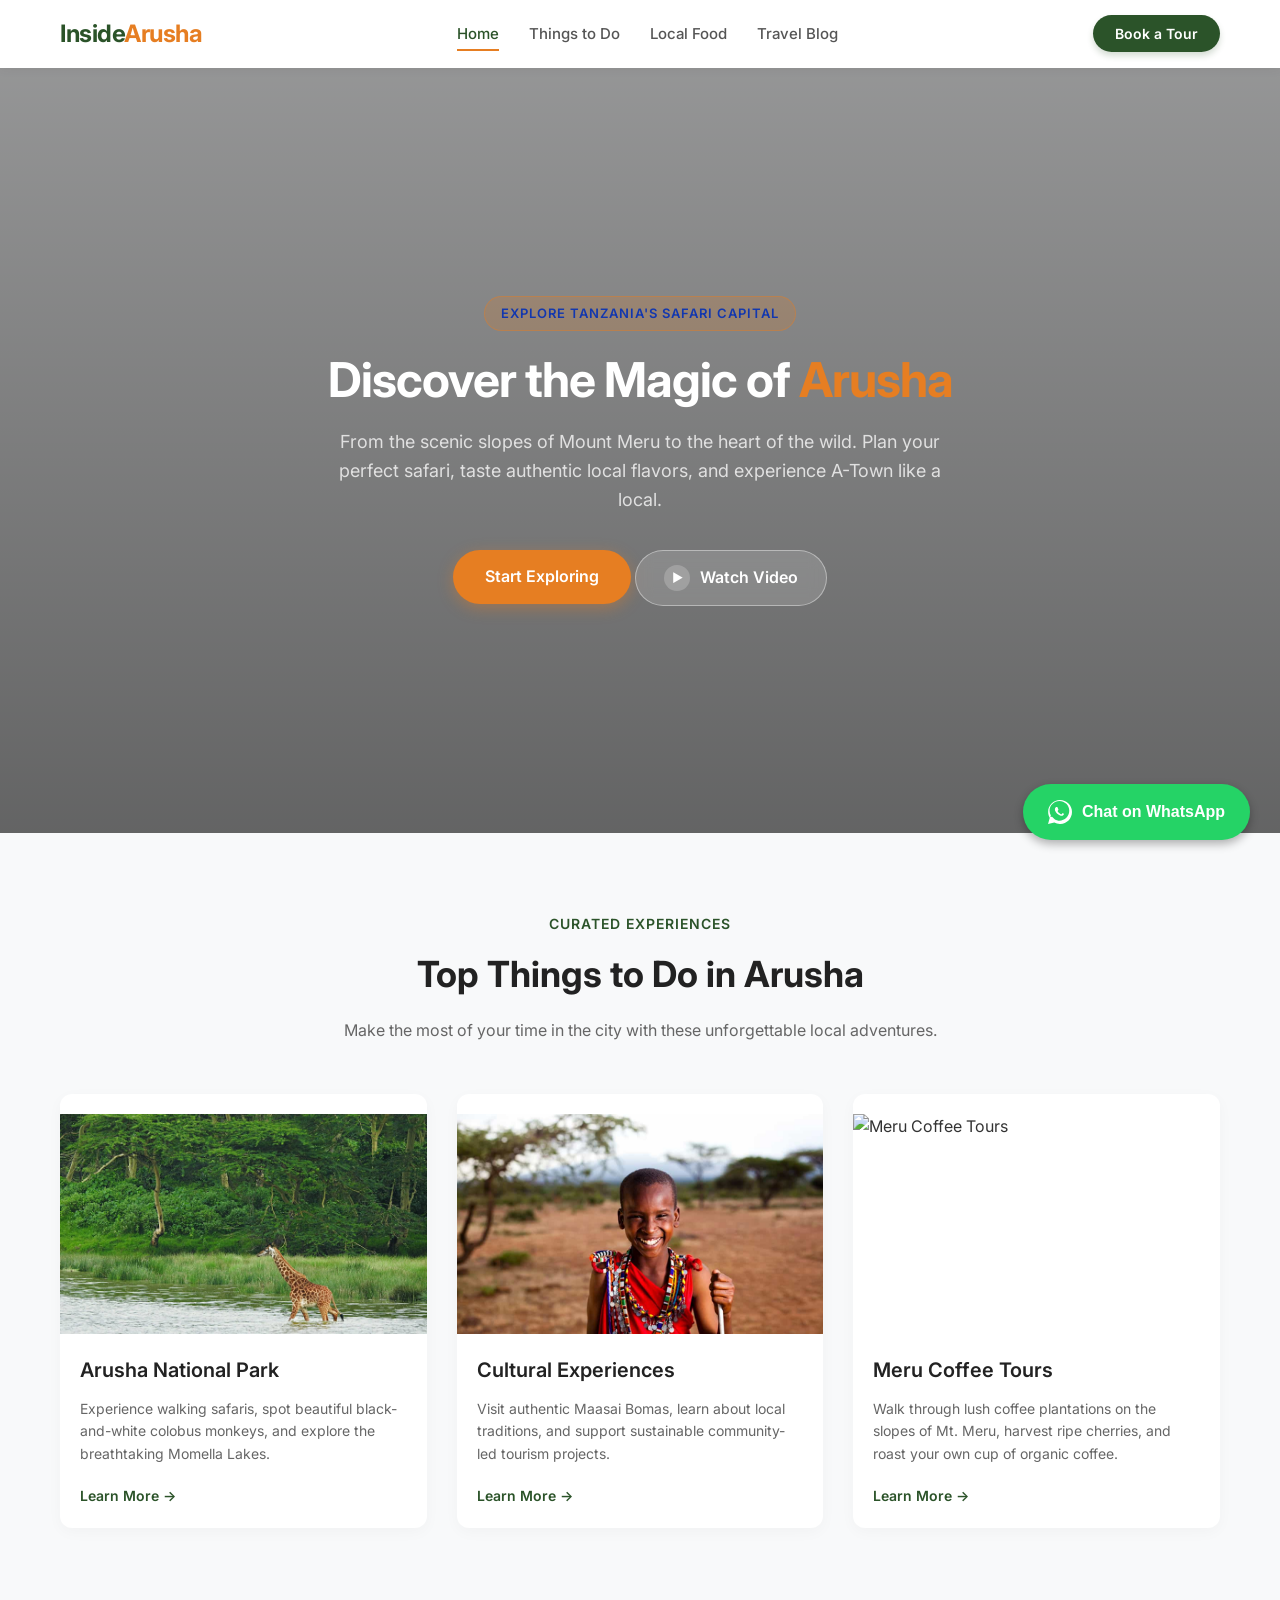
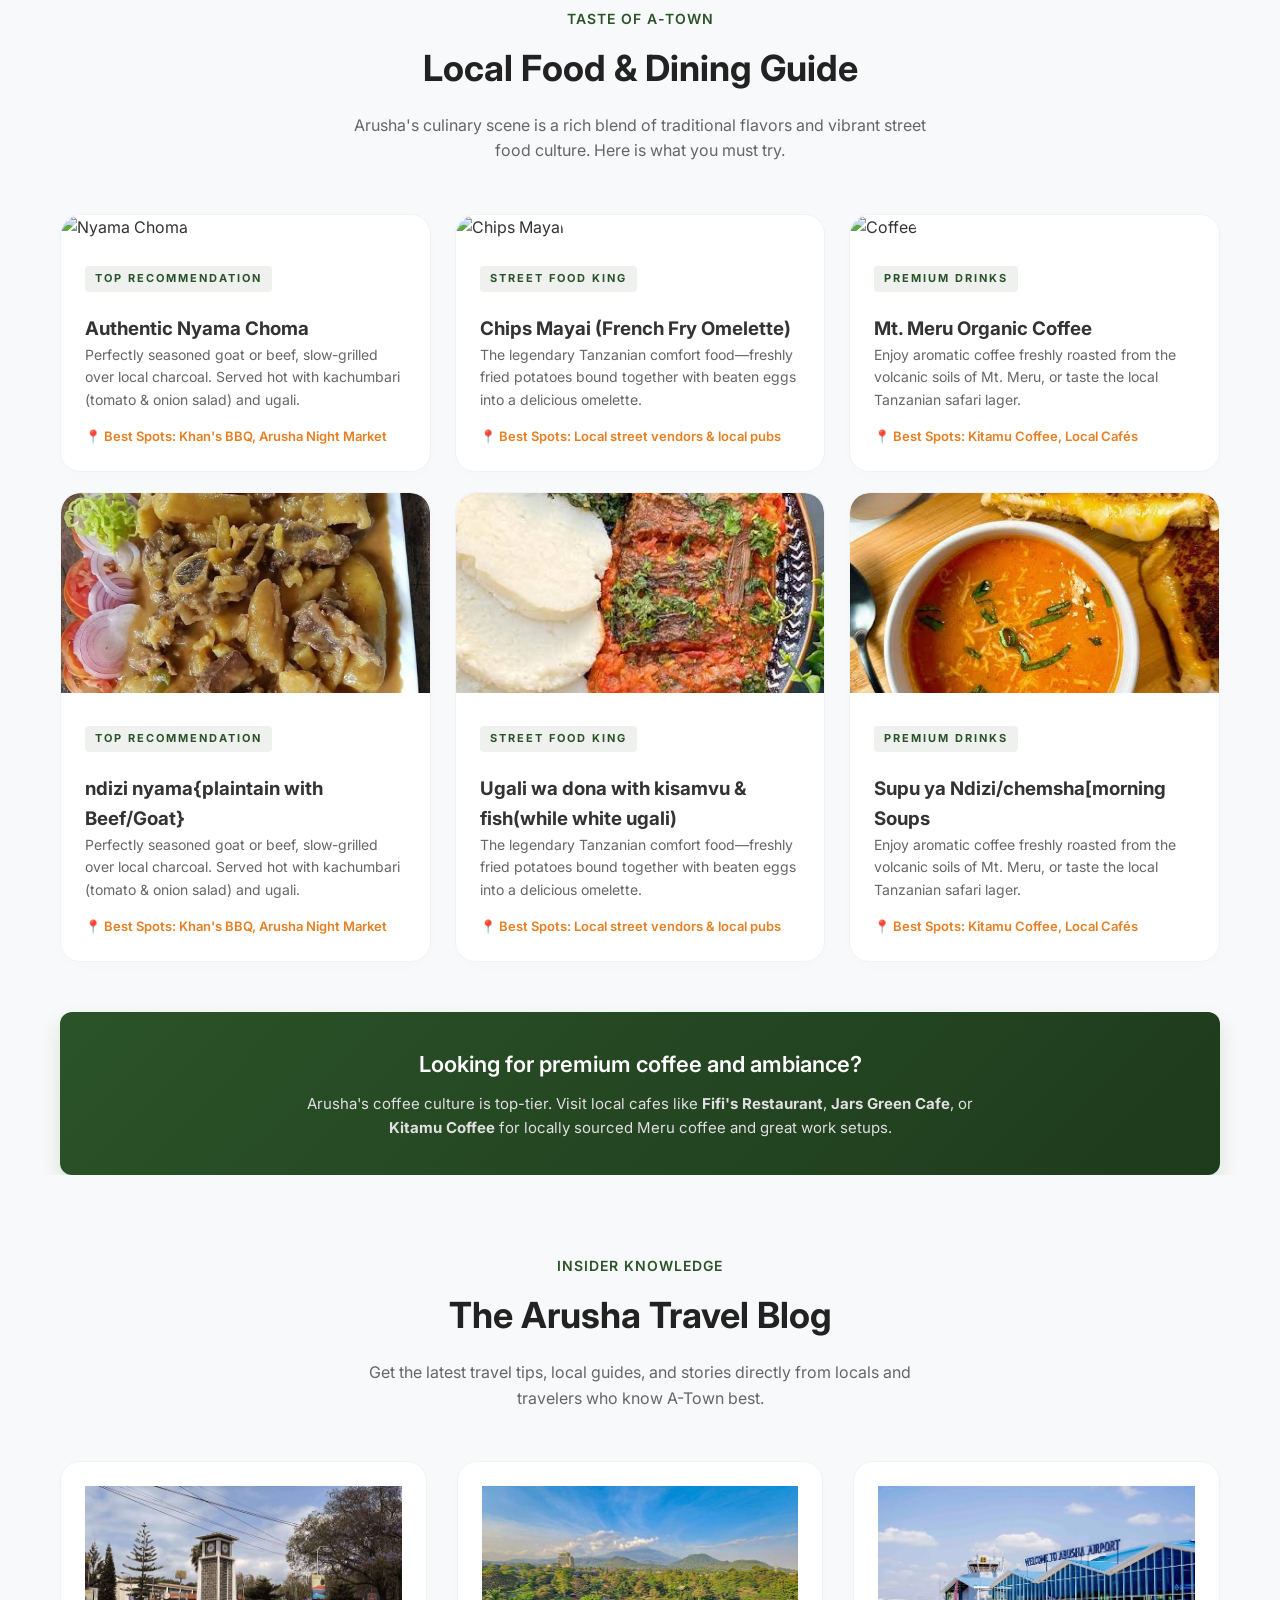
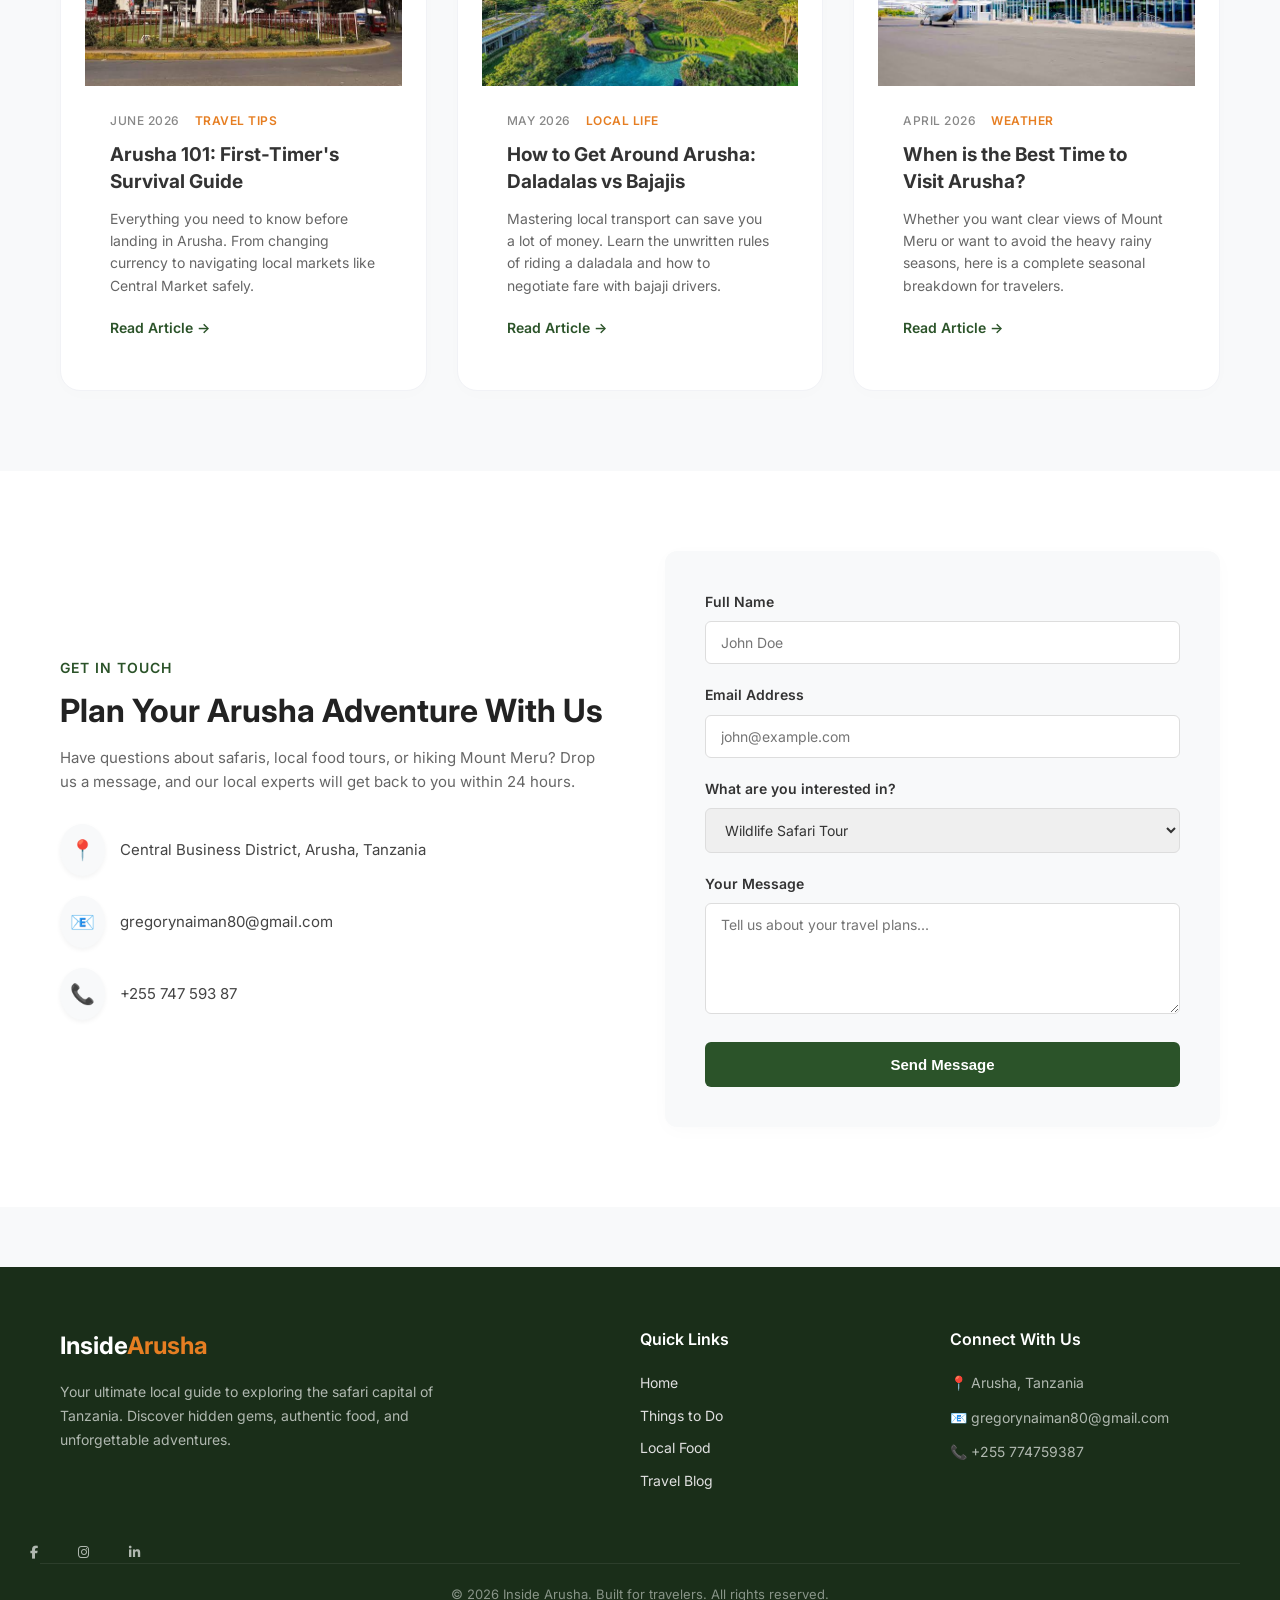
==== commit 65768474: "Standardize footers with premium icons and remove duplicate footers" ====
--- a/index.html
+++ b/index.html
@@ -6,9 +6,9 @@
     <title>Discover Arusha | Local Travel Guide</title>
     <!-- Include Google Font: Inter (Minimalist & Modern) -->
     <link href="https://fonts.googleapis.com/css2?family=Inter:wght@400;500;600;700&display=swap" rel="stylesheet">
-    <link rel="stylesheet" href="style.min.css">
+    <link rel="stylesheet" href="style.css">
     <link rel="stylesheet" href="https://cdnjs.cloudflare.com/ajax/libs/font-awesome/6.7.2/css/all.min.css">
-    <link rel="stylesheet" href="https://cdnjs.cloudflare.com/ajax/libs/font-awesome/6.7.2/css/all.min.css">
+    
     <link rel="icon" type="image/jpeg" href="images/favicon.jpg">
     <meta name="google-site-verification" content="5r3v5iMT5059csH8qFOFcgGev62ZhcYdQtrVGw4ILCM" />
 </head>
@@ -328,9 +328,9 @@
             </div>
         </div>   
         <div class="footer-socials">
-                    <a href="https://facebook.com" target="_blank" class="footer-social-link">Facebook</a>
-                    <a href="https://instagram.com" target="_blank" class="footer-social-link">Instagram</a>
-                    <a href="https://linkedin.com" target="_blank" class="footer-social-link">LinkedIn</a>
+                    <a href="https://facebook.com" target="_blank" class="footer-social-link"><i class="fa-brands fa-facebook-f"></i></a>
+                    <a href="https://instagram.com" target="_blank" class="footer-social-link"><i class="fa-brands fa-instagram"></i></a>
+                    <a href="https://linkedin.com" target="_blank" class="footer-social-link"><i class="fa-brands fa-linkedin-in"></i></a>
                 </div>
         <div class="footer-bottom">
             <p>&copy; 2026 Inside Arusha. Built for travelers. All rights reserved.</p>
--- a/style.css
+++ b/style.css
@@ -0,0 +1,1527 @@
+
+* {
+    margin: 0;
+    padding: 0;
+    box-sizing: border-box;
+}
+
+body {
+    font-family: 'Inter', sans-serif;
+    background-color: #f8f9fa;
+    color: #333333;
+    line-height: 1.6;
+}
+
+a {
+    text-decoration: none;
+    color: inherit;
+    transition: all 0.3s ease;
+}
+
+ul {
+    list-style: none;
+}
+.site-header {
+    background-color: #ffffff;
+    box-shadow: 0 2px 10px rgba(0, 0, 0, 0.05);
+    position: sticky;
+    top: 0;
+    z-index: 1000;
+    padding: 15px 0;
+}
+.header-container {
+    max-width: 1200px;
+    margin: 0 auto;
+    padding: 0 20px;
+    display: flex;
+    justify-content: space-between;
+    align-items: center;
+}
+.logo a {
+    font-size: 24px;
+    font-weight: 700;
+    color: #2b5329;
+    letter-spacing: -0.5px;
+}
+
+.logo span {
+    color: #e67e22;
+}
+.nav-links {
+    display: flex;
+    gap: 30px;
+}
+
+.nav-links a {
+    font-size: 15px;
+    font-weight: 500;
+    color: #555555;
+    padding: 8px 0;
+    position: relative;
+}
+.nav-links a:hover,
+.nav-links a.active {
+    color: #2b5329;
+}
+.nav-links a::after {
+    content: '';
+    position: absolute;
+    bottom: 0;
+    left: 0;
+    width: 0;
+    height: 2px;
+    background-color: #e67e22;
+    transition: width 0.3s ease;
+}
+
+.nav-links a:hover::after,
+.nav-links a.active::after {
+    width: 100%;
+}
+.btn-book {
+    background-color: #2b5329; 
+    color: #ffffff !important;
+    padding: 10px 22px;
+    border-radius: 25px;
+    font-size: 14px;
+    font-weight: 600;
+    box-shadow: 0 4px 6px rgba(43, 83, 41, 0.2);
+}
+
+.btn-book:hover {
+    background-color: #1e3b1c;
+    transform: translateY(-2px);
+    box-shadow: 0 6px 12px rgba(43, 83, 41, 0.3);
+}
+@media (max-width: 768px) {
+    .nav-links {
+        display: none;
+    }
+    
+    .logo a {
+        font-size: 20px;
+    }
+    
+    .btn-book {
+        padding: 8px 16px;
+        font-size: 13px;
+    }
+}
+.hero-section {
+    position: relative;
+    height: 85vh;
+    min-height: 500px;
+    background-image: url(images/sutirta-budiman-Jgiv1rSIpVM-unsplash.jpg);
+    background-size: cover;
+    background-position: center;
+    background-repeat: no-repeat;
+    display: flex;
+    align-items: center;
+    color: #ffffff;
+}
+
+.hero-overlay {
+    position: absolute;
+    top: 0;
+    left: 0;
+    width: 100%;
+    height: 100%;
+    background: linear-gradient(to bottom, rgba(0,0,0,0.4), rgba(0,0,0,0.6));
+    z-index: 1;
+}
+
+.hero-container {
+    position: relative;
+    z-index: 2;
+    max-width: 800px;
+    margin: 0 auto;
+    padding: 0 20px;
+    text-align: center;
+}
+
+.hero-badge {
+    background-color: rgba(230, 126, 34, 0.2);
+    color: #1237af;
+    border: 1px solid rgba(230, 126, 34, 0.4);
+    padding: 6px 16px;
+    border-radius: 20px;
+    font-size: 13px;
+    font-weight: 600;
+    text-transform: uppercase;
+    letter-spacing: 1px;
+    display: inline-block;
+    margin-bottom: 20px;
+}
+
+.hero-title {
+    font-size: 48px;
+    font-weight: 700;
+    line-height: 1.2;
+    margin-bottom: 20px;
+    letter-spacing: -1px;
+}
+
+.hero-title span {
+    color: #e67e22;
+}
+
+.hero-subtitle {
+    font-size: 18px;
+    color: #e0e0e0;
+    margin-bottom: 35px;
+    font-weight: 400;
+    max-width: 650px;
+    margin-left: auto;
+    margin-right: auto;
+}
+
+.hero-actions {
+    display: flex;
+    justify-content: center;
+    gap: 20px;
+    align-items: center;
+}
+
+.btn-primary {
+    background-color: #e67e22;
+    color: #ffffff;
+    padding: 12px 30px;
+    border-radius: 30px;
+    font-size: 15px;
+    font-weight: 600;
+    box-shadow: 0 4px 15px rgba(230, 126, 34, 0.3);
+}
+
+.btn-primary:hover {
+    background-color: #d35400;
+    transform: translateY(-2px);
+}
+
+.btn-secondary {
+    background-color: rgba(255, 255, 255, 0.1);
+    color: #ffffff;
+    padding: 12px 30px;
+    border-radius: 30px;
+    font-size: 15px;
+    font-weight: 600;
+    border: 1px solid rgba(255, 255, 255, 0.4);
+    backdrop-filter: blur(5px);
+    display: flex;
+    align-items: center;
+    gap: 8px;
+}
+
+.btn-secondary:hover {
+    background-color: rgba(255, 255, 255, 0.2);
+    border-color: #ffffff;
+    transform: translateY(-2px);
+}
+
+.services-section {
+    padding: 80px 0;
+    background-color: #f8f9fa;
+}
+
+.section-container {
+    max-width: 1200px;
+    margin: 0 auto;
+    padding: 0 20px;
+}
+
+.section-header {
+    text-align: center;
+    margin-bottom: 50px;
+}
+
+.section-tagline {
+    color: #2b5329;
+    font-weight: 600;
+    font-size: 14px;
+    text-transform: uppercase;
+    letter-spacing: 1px;
+    display: block;
+    margin-bottom: 10px;
+}
+
+.section-title {
+    font-size: 36px;
+    font-weight: 700;
+    color: #222222;
+    margin-bottom: 15px;
+}
+
+.section-subtitle {
+    color: #666666;
+    font-size: 16px;
+    max-width: 600px;
+    margin: 0 auto;
+}
+    .cards-grid {
+    display: grid;
+    grid-template-columns: repeat(auto-fit, minmax(320px, 1fr));
+    gap: 30px;
+    margin-top: 20px;
+}
+
+.card {
+    background: #ffffff;
+    border-radius: 12px;
+    overflow: hidden;
+    box-shadow: 0 4px 15px rgba(0,0,0,0.03);
+    transition: all 0.3s ease;
+}
+
+.card:hover {
+    transform: translateY(-5px);
+    box-shadow: 0 10px 25px rgba(0,0,0,0.08);
+}
+
+.card-image {
+    height: 240px;
+    overflow: hidden;
+}
+
+.card-image img {
+    width: 100%;
+    height: 100%;
+    object-fit: cover;
+    transition: transform 0.5s ease;
+}
+
+.card:hover .card-image img {
+    transform: scale(1.05);
+}
+
+.card-content {
+    padding: 25px;
+}
+
+.card-content h3 {
+    font-size: 20px;
+    color: #222222;
+    margin-bottom: 12px;
+    font-weight: 600;
+}
+
+.card-content p {
+    color: #666666;
+    font-size: 14px;
+    line-height: 1.6;
+    margin-bottom: 20px;
+}
+
+.card-link {
+    color: #2b5329;
+    font-weight: 600;
+    font-size: 14px;
+}
+
+.card-link:hover {
+    color: #e67e22;
+}
+
+@media (max-width: 768px) {
+    .hero-section { height: 75vh; }
+    .hero-title { font-size: 32px; }
+    .hero-subtitle { font-size: 15px; }
+    .hero-actions { flex-direction: column; gap: 12px; }
+    .btn-primary, .btn-secondary { width: 100%; justify-content: center; }
+    
+    .section-title { font-size: 28px; }
+    .cards-grid { grid-template-columns: 1fr; } 
+}
+food-section {
+    padding: 80px 0;
+    background-color: #ffffff; 
+}
+
+.food-grid {
+    display: grid;
+    grid-template-columns: repeat(auto-fit, minmax(300px, 1fr));
+    gap: 30px;
+    margin-top: 40px;
+}
+
+.food-card {
+    background: #f8f9fa;
+    border-left: 4px solid #e67e22;
+    padding: 30px;
+    border-radius: 0 12px 12px 0;
+    position: relative;
+    box-shadow: 0 4px 15px rgba(0,0,0,0.02);
+    transition: all 0.3s ease;
+}
+
+.food-card:hover {
+    transform: translateY(-3px);
+    box-shadow: 0 8px 20px rgba(0,0,0,0.06);
+    background-color: #f1f3f5;
+}
+
+.food-badge {
+    position: absolute;
+    top: 15px;
+    right: 20px;
+    background-color: rgba(43, 83, 41, 0.1);
+    color: #2b5329;
+    font-size: 11px;
+    font-weight: 700;
+    text-transform: uppercase;
+    padding: 4px 10px;
+    border-radius: 4px;
+    letter-spacing: 0.5px;
+}
+
+.food-content h3 {
+    font-size: 20px;
+    color: #222222;
+    margin-bottom: 15px;
+    padding-right: 60px;
+}
+
+.food-content p {
+    color: #555555;
+    font-size: 14px;
+    line-height: 1.6;
+    margin-bottom: 20px;
+}
+.best-spot {
+    display: block;
+    font-size: 13px;
+    font-weight: 600;
+    color: #2b5329;
+    background-color: #ffffff;
+    padding: 8px 12px;
+    border-radius: 6px;
+    border: 1px dashed rgba(43, 83, 41, 0.3);
+}
+
+.cafe-highlight {
+    margin-top: 50px;
+    background: linear-gradient(135deg, #2b5329, #1e3b1c);
+    color: #ffffff;
+    padding: 35px;
+    border-radius: 12px;
+    text-align: center;
+    box-shadow: 0 10px 20px rgba(43, 83, 41, 0.15);
+}
+
+.cafe-highlight h3 {
+    font-size: 22px;
+    margin-bottom: 10px;
+    font-weight: 600;
+}
+
+.cafe-highlight p {
+    font-size: 15px;
+    color: #e0e0e0;
+    max-width: 700px;
+    margin: 0 auto;
+}
+
+@media (max-width: 768px) {
+    .food-grid {
+        grid-template-columns: 1fr;
+    }
+    .cafe-highlight h3 {
+        font-size: 18px;
+    }
+    .cafe-highlight p {
+        font-size: 13px;
+    }
+}
+.blog-section {
+    padding: 80px 0;
+    background-color: #f8f9fa;
+}
+
+.blog-grid {
+    display: grid;
+    grid-template-columns: repeat(auto-fit, minmax(320px, 1fr));
+    gap: 30px;
+    margin-top: 40px;
+}
+.blog-card {
+    background: #ffffff;
+    border-radius: 8px;
+    overflow: hidden;
+    box-shadow: 0 2px 12px rgba(0,0,0,0.02);
+    transition: all 0.3s ease;
+    margin-top: auto;
+}
+
+.blog-card:hover {
+    transform: translateY(-5px);
+    box-shadow: 0 8px 25px rgba(0,0,0,0.06);
+}
+
+.blog-image {
+    height: 200px;
+    overflow: hidden;
+}
+
+.blog-image img {
+    width: 100%;
+    height: 100%;
+    object-fit: cover;
+    transition: transform 0.4s ease;
+}
+
+.blog-card:hover .blog-image img {
+    transform: scale(1.05);
+}
+
+.blog-content {
+    padding: 25px;
+}
+
+.blog-meta {
+    display: flex;
+    gap: 15px;
+    font-size: 12px;
+    color: #888888;
+    font-weight: 500;
+    margin-bottom: 12px;
+    text-transform: uppercase;
+    letter-spacing: 0.5px;
+}
+
+.blog-category {
+    color: #e67e22; 
+    font-weight: 600;
+}
+
+.blog-content h3 {
+    font-size: 19px;
+    line-height: 1.4;
+    margin-bottom: 12px;
+}
+
+.blog-content h3 a:hover {
+    color: #2b5329; 
+}
+
+.blog-content p {
+    color: #666666;
+    font-size: 14px;
+    line-height: 1.6;
+    margin-bottom: 18px;
+}
+
+.read-more {
+    font-size: 14px;
+    font-weight: 600;
+    color: #2b5329;
+    display: inline-block;
+}
+
+.read-more:hover {
+    color: #e67e22;
+    transform: translateX(3px); 
+}
+
+@media (max-width: 768px) 
+{
+
+    .blog-grid {
+        grid-template-columns: 1fr;
+    }
+}
+.site-footer {
+    background-color: #1a2e19; 
+    color: #e0e0e0;
+    padding: 60px 0 20px 0;
+    margin-top: 60px;
+    font-size: 14px;
+}
+
+.footer-container {
+    max-width: 1200px;
+    margin: 0 auto;
+    padding: 0 20px;
+    display: grid;
+    grid-template-columns: 2fr 1fr 1fr;
+    gap: 40px;
+    margin-bottom: 40px;
+}
+
+.footer-brand h3 {
+    font-size: 24px;
+    color: #ffffff;
+    margin-bottom: 15px;
+    font-weight: 700;
+}
+
+.footer-brand h3 span {
+    color: #e67e22;
+}
+
+.footer-brand p {
+    line-height: 1.7;
+    color: #b0b8b0;
+    max-width: 400px;
+}
+
+.footer-links h4, .footer-contact h4 {
+    color: #ffffff;
+    font-size: 16px;
+    font-weight: 600;
+    margin-bottom: 20px;
+}
+
+.footer-links ul li {
+    margin-bottom: 10px;
+}
+
+.footer-links a:hover {
+    color: #e67e22;
+    padding-left: 5px; 
+}
+
+.footer-contact p {
+    margin-bottom: 12px;
+    color: #b0b8b0;
+}
+
+.footer-bottom {
+    border-top: 1px solid rgba(255, 255, 255, 0.08);
+    max-width: 1200px;
+    margin: 0 auto;
+    padding: 20px 20px 0 20px;
+    text-align: center;
+    color: #889488;
+    font-size: 13px;
+}
+
+.menu-toggle {
+    display: none;
+    flex-direction: column;
+    cursor: pointer;
+    background: transparent;
+    border: none;
+}
+
+.menu-toggle .bar {
+    width: 25px;
+    height: 3px;
+    background-color: #2b5329;
+    margin: 4px 0;
+    transition: all 0.3s ease;
+}
+
+
+@media (max-width: 768px) {
+    .menu-toggle {
+        display: flex; 
+        z-index: 1001;
+    }
+    
+    .menu-toggle.is-active .bar:nth-child(2) { opacity: 0; }
+    .menu-toggle.is-active .bar:nth-child(1) { transform: translateY(11px) rotate(45deg); }
+    .menu-toggle.is-active .bar:nth-child(3) { transform: translateY(-11px) rotate(-45deg); }
+
+    .main-navigation {
+        position: fixed;
+        top: -100%; 
+        left: 0;
+        width: 100%;
+        background-color: #ffffff;
+        padding: 80px 0 30px 0;
+        box-shadow: 0 10px 15px rgba(0,0,0,0.05);
+        transition: all 0.4s ease;
+        z-index: 999;
+    }
+
+    .main-navigation.active {
+        top: 0;
+    }
+
+    .nav-links {
+        display: flex;
+        flex-direction: column;
+        align-items: center;
+        gap: 20px;
+    }
+    
+    .header-action {
+        display: none;
+    }
+    
+    .footer-container {
+        grid-template-columns: 1fr; 
+        gap: 30px;
+    }
+}
+.contact-section {
+    padding: 80px 0;
+    background-color: #ffffff; 
+}
+
+.contact-wrapper {
+    display: grid;
+    grid-template-columns: 1fr 1fr;
+    gap: 50px;
+    align-items: center;
+}
+
+.contact-title {
+    font-size: 32px;
+    font-weight: 700;
+    color: #222222;
+    margin-bottom: 15px;
+    line-height: 1.3;
+}
+
+.contact-text {
+    color: #666666;
+    font-size: 15px;
+    margin-bottom: 30px;
+    line-height: 1.6;
+}
+
+.info-items {
+    display: flex;
+    flex-direction: column;
+    gap: 20px;
+}
+
+.info-item {
+    display: flex;
+    align-items: center;
+    gap: 15px;
+    font-size: 15px;
+    color: #444444;
+}
+
+.info-icon {
+    font-size: 20px;
+    background-color: #f8f9fa;
+    padding: 10px;
+    border-radius: 50%;
+    box-shadow: 0 2px 5px rgba(0,0,0,0.05);
+}
+
+.contact-form-box {
+    background: #f8f9fa;
+    padding: 40px;
+    border-radius: 12px;
+    box-shadow: 0 4px 20px rgba(0, 0, 0, 0.02);
+}
+
+.form-group {
+    margin-bottom: 20px;
+}
+
+.form-group label {
+    display: block;
+    font-size: 14px;
+    font-weight: 600;
+    color: #333333;
+    margin-bottom: 8px;
+}
+
+.form-group input,
+.form-group select,
+.form-group textarea {
+    width: 100%;
+    padding: 12px 15px;
+    border: 1px solid #dddddd;
+    border-radius: 6px;
+    font-family: 'Inter', sans-serif;
+    font-size: 14px;
+    color: #333333;
+    transition: border-color 0.3s ease;
+}
+
+.form-group input:focus,
+.form-group select:focus,
+.form-group textarea:focus {
+    outline: none;
+    border-color: #2b5329;
+}
+
+.btn-submit {
+    width: 100%;
+    background-color: #2b5329; 
+    color: #ffffff;
+    border: none;
+    padding: 14px;
+    font-size: 15px;
+    font-weight: 600;
+    border-radius: 6px;
+    cursor: pointer;
+    transition: background-color 0.3s ease, transform 0.2s ease;
+}
+
+.btn-submit:hover {
+    background-color: #1e3b1c;
+    transform: translateY(-1px);
+}
+
+@media (max-width: 768px) {
+    .contact-wrapper {
+        grid-template-columns: 1fr;
+        gap: 40px;
+    }
+    
+    .contact-form-box {
+        padding: 25px;
+    }
+    
+    .contact-title {
+        font-size: 26px;
+    }
+}
+.contact-socials-minimal {
+    display: flex;
+    gap: 20px;
+    margin-top: 25px;
+    border-top: 1px solid #eeeeee; 
+    padding-top: 20px;
+}
+
+.social-link-min {
+    font-size: 14px;
+    font-weight: 600;
+    color: #666666; 
+    position: relative;
+    padding-bottom: 4px;
+}
+
+.social-link-min::after {
+    content: '';
+    position: absolute;
+    bottom: 0;
+    left: 0;
+    width: 0;
+    height: 2px;
+    background-color: #2b5329;
+    transition: width 0.3s ease;
+}
+
+.social-link-min:hover {
+    color: #2b5329;
+}
+
+.social-link-min:hover::after {
+    width: 100%;
+}
+
+
+.footer-socials {
+    display: flex;
+    gap: 10px;
+    margin-top: 15px;
+}
+
+.footer-social-link {
+    font-size: 13px;
+    color: #b0b8b0; 
+    background: transparent;
+    padding: 0;
+    border: none;
+    position: relative;
+    margin: right 1px;
+    margin-left: 30px;
+}
+
+.footer-social-link::after {
+    content: '';
+    position: absolute;
+    bottom: -2px;
+    left: 0px;
+    right: 30px;
+    width: 0;
+    height: 1px;
+    background-color: #e67e22;
+    transition: width 0.3s ease;
+    
+}
+
+.footer-social-link:hover {
+    color: #ffffff; 
+}
+
+.footer-social-link:hover::after {
+    width: 100%;
+}
+.tour-hero {
+    background-image: linear-gradient(rgba(0,0,0,0.5), rgba(0,0,0,0.6)), url('https://images.unsplash.com/photo-1516426122078-c23e76319801?auto=format&fit=crop&w=1200&q=80');
+    background-size: cover;
+    background-position: center;
+    padding: 120px 0 80px 0;
+    color: #ffffff;
+}
+
+.tour-badge {
+    background-color: #e67e22;
+    color: #ffffff;
+    padding: 5px 12px;
+    border-radius: 4px;
+    font-size: 12px;
+    font-weight: 700;
+    text-transform: uppercase;
+}
+
+.tour-main-title {
+    font-size: 38px;
+    margin: 15px 0;
+    font-weight: 700;
+    line-height: 1.2;
+}
+
+.tour-meta-info {
+    font-size: 15px;
+    color: #dddddd;
+}
+
+.tour-grid-layout {
+    display: grid;
+    grid-template-columns: 2fr 1fr;
+    gap: 40px;
+    padding: 60px 0;
+}
+
+.tour-main-content h2, .tour-main-content h3 {
+    color: #222222;
+    margin-bottom: 15px;
+}
+
+.tour-description {
+    font-size: 16px;
+    line-height: 1.7;
+    color: #555555;
+    margin-bottom: 30px;
+}
+
+.tour-bullets {
+    list-style: none;
+    margin-bottom: 40px;
+}
+
+.tour-bullets li {
+    font-size: 15px;
+    margin-bottom: 12px;
+    color: #444444;
+}
+
+.itinerary-timeline {
+    border-left: 2px solid #2b5329;
+    padding-left: 20px;
+    margin-top: 20px;
+}
+
+.timeline-item {
+    position: relative;
+    margin-bottom: 30px;
+}
+
+.timeline-item::before {
+    content: '';
+    position: absolute;
+    left: -27px;
+    top: 5px;
+    width: 12px;
+    height: 12px;
+    background-color: #2b5329;
+    border-radius: 50%;
+}
+
+.timeline-item h4 {
+    font-size: 16px;
+    color: #2b5329;
+    margin-bottom: 5px;
+}
+
+.timeline-item p {
+    font-size: 14px;
+    color: #666666;
+}
+
+.booking-sticky-box {
+    background-color: #f8f9fa;
+    padding: 30px;
+    border-radius: 8px;
+    border: 1px solid #eeeeee;
+    position: sticky;
+    top: 100px;
+}
+
+.inclusion-list {
+    list-style: none;
+    margin: 20px 0;
+}
+
+.inclusion-list li {
+    font-size: 14px;
+    margin-bottom: 10px;
+}
+
+.btn-sidebar-book {
+    display: block;
+    text-align: center;
+    background-color: #25d366; 
+    color: #ffffff;
+    padding: 14px;
+    border-radius: 6px;
+    font-weight: 700;
+    text-decoration: none;
+    font-size: 15px;
+    transition: background 0.3s;
+}
+
+.btn-sidebar-book:hover {
+    background-color: #128c7e;
+    color: #ffffff;
+}
+
+@media (max-width: 768px) {
+    .tour-grid-layout {
+        grid-template-columns: 1fr;
+    }
+    .tour-main-title {
+        font-size: 28px;
+    }
+}
+ .section-container {
+        padding-left: 20px !important;
+        padding-right: 20px !important;
+    }
+
+    .tour-main-content {
+        padding: 0 10px;
+    }
+
+    .tour-bullets {
+        padding-left: 15px;
+    }
+    
+    .itinerary-timeline {
+        margin-left: 10px;
+    }
+.cultural-hero {
+    background-image: linear-gradient(rgba(0,0,0,0.5), rgba(0,0,0,0.6)), url('https://images.unsplash.com/photo-1489440543286-a6933013dfc3?auto=format&fit=crop&w=1200&q=80');
+}
+.coffee-hero {
+    background-image: linear-gradient(rgba(0,0,0,0.5), rgba(0,0,0,0.6)), url('https://images.unsplash.com/photo-1514432324607-a09d9b4aefdd?auto=format&fit=crop&w=1200&q=80') !important;
+}
+.chemka-hero {
+    background-image: linear-gradient(rgba(0,0,0,0.4), rgba(0,0,0,0.6)), url('https://images.unsplash.com/photo-1540555700478-4be289fbecef?auto=format&fit=crop&w=1200&q=80') !important;
+}
+
+.animate-badge {
+    animation: pulseGlow 2s infinite alternate;
+}
+
+@keyframes pulseGlow {
+    0% { transform: scale(1); box-shadow: 0 0 0 0 rgba(230, 126, 34, 0.4); }
+    100% { transform: scale(1.05); box-shadow: 0 0 10px 4px rgba(230, 126, 34, 0); }
+}
+
+.unique-minimalist-content {
+    background: #ffffff;
+    padding: 40px;
+    border-radius: 16px;
+    box-shadow: 0 4px 30px rgba(0, 0, 0, 0.02);
+    border: 1px solid #f1f2f6;
+}
+
+.luxury-card-badge {
+    display: inline-block;
+    font-size: 11px;
+    text-transform: uppercase;
+    letter-spacing: 2px;
+    color: #2b5329;
+    font-weight: 700;
+    margin-bottom: 10px;
+}
+
+.luxury-bullets li {
+    display: flex;
+    align-items: center;
+    gap: 12px;
+    font-size: 15px;
+    margin-bottom: 16px !important;
+}
+
+.luxury-bullets li span {
+    font-size: 14px;
+    transition: transform 0.3s;
+}
+
+.luxury-bullets li:hover span {
+    transform: rotate(20deg) scale(1.2);
+}
+
+.luxury-timeline .timeline-item {
+    padding-left: 10px;
+    transition: all 0.3s ease;
+}
+
+.luxury-timeline .timeline-item:hover {
+    transform: translateX(8px);
+    border-left: 2px solid #e67e22;
+}
+
+.high-end-glassbox {
+    background: rgba(255, 255, 255, 0.75) !important;
+    backdrop-filter: blur(12px) !important;
+    -webkit-backdrop-filter: blur(12px) !important;
+    border: 1px solid rgba(255, 255, 255, 0.6) !important;
+    box-shadow: 0 8px 32px 0 rgba(31, 38, 135, 0.05) !important;
+    border-radius: 16px !important;
+    transition: transform 0.4s cubic-bezier(0.165, 0.84, 0.44, 1);
+}
+
+.high-end-glassbox:hover {
+    transform: translateY(-5px);
+    box-shadow: 0 12px 40px 0 rgba(31, 38, 135, 0.08) !important;
+}
+
+.luxury-btn {
+    background: linear-gradient(135deg, #25d366, #128c7e) !important;
+    border-radius: 50px !important; /* Inakuwa duara pembeni (Round Oval) */
+    letter-spacing: 0.5px;
+    box-shadow: 0 4px 15px rgba(37, 211, 102, 0.3) !important;
+    transition: all 0.3s ease !important;
+}
+
+.luxury-btn:hover {
+    box-shadow: 0 6px 20px rgba(37, 211, 102, 0.5) !important;
+    letter-spacing: 1px;
+}
+.card-item {
+    background: #ffffff;
+    border-radius: 20px;
+    padding: 20px;
+    transition: all 0.4s ease;
+    border: 1px solid #f0f0f0;
+}
+
+.card-item:hover {
+    transform: translateY(-10px);
+    box-shadow: 0 20px 40px rgba(0,0,0,0.08);
+    border: 1px solid #e67e22; 
+}
+.food-hero {
+    background: linear-gradient(rgba(0,0,0,0.3), rgba(0,0,0,0.5)), url('https://images.unsplash.com/photo-1544025162-d76694265947?auto=format&fit=crop&w=1200&q=80');
+    background-size: cover;
+    background-position: center;
+    backdrop-filter: blur(5px);
+}
+html {
+    scroll-behavior: smooth;
+    font-family: 'Inter', sans-serif;
+}
+
+.card-item, .blog-card, .food-card {
+    background: #ffffff !important;
+    border-radius: 20px !important;
+    padding: 24px !important;
+    border: 1px solid #f1f2f6 !important;
+    box-shadow: 0 4px 20px rgba(0, 0, 0, 0.01) !important;
+    transition: all 0.4s cubic-bezier(0.165, 0.84, 0.44, 1) !important;
+}
+
+.card-item:hover, .blog-card:hover, .food-card:hover {
+    transform: translateY(-8px) !important;
+    box-shadow: 0 20px 40px rgba(43, 83, 41, 0.08) !important; 
+    border-color: #e67e22 !important; 
+}
+
+.food-card:hover .food-card-image img {
+    transform: scale(1.05);
+}
+
+.unique-minimalist-content {
+    background: #ffffff !important;
+    padding: 40px !important;
+    border-radius: 24px !important;
+    box-shadow: 0 10px 40px rgba(0, 0, 0, 0.02) !important;
+    border: 1px solid #f8f9fa !important;
+}
+
+.luxury-card-badge {
+    display: inline-block !important;
+    font-size: 11px !important;
+    text-transform: uppercase !important;
+    letter-spacing: 2px !important;
+    color: #2b5329 !important;
+    font-weight: 700 !important;
+    margin-bottom: 12px !important;
+    background: rgba(43, 83, 41, 0.08) !important;
+    padding: 4px 10px !important;
+    border-radius: 4px !important;
+}
+
+.animate-badge {
+    animation: pulseGlow 2.5s infinite alternate !important;
+}
+
+@keyframes pulseGlow {
+    0% { transform: scale(1); box-shadow: 0 0 0 0 rgba(230, 126, 34, 0.4); }
+    100% { transform: scale(1.04); box-shadow: 0 0 12px 6px rgba(230, 126, 34, 0); }
+}
+
+.luxury-timeline .timeline-item {
+    padding-left: 15px !important;
+    transition: all 0.3s cubic-bezier(0.25, 0.8, 0.25, 1) !important;
+}
+
+.luxury-timeline .timeline-item:hover {
+    transform: translateX(10px) !important;
+    border-left: 2px solid #e67e22 !important;
+}
+
+.high-end-glassbox {
+    background: rgba(255, 255, 255, 0.9) !important;
+    backdrop-filter: blur(16px) !important;
+    -webkit-backdrop-filter: blur(16px) !important;
+    border: 1px solid #e0e0e0 !important; 
+    box-shadow: 0 10px 30px rgba(0, 0, 0, 0.05) !important;
+    border-radius: 24px !important;
+    padding: 30px !important; 
+    margin-top: 30px !important;
+    display: block !important;
+    transition: all 0.4s ease !important;
+}
+
+.high-end-glassbox:hover {
+    transform: translateY(-5px) !important;
+    box-shadow: 0 20px 40px rgba(0, 0, 0, 0.08) !important;
+}
+}
+
+.high-end-glassbox:hover {
+    transform: translateY(-5px) !important;
+    box-shadow: 0 20px 50px rgba(0, 0, 0, 0.06) !important;
+}
+.luxury-btn {
+    background: linear-gradient(135deg, #25d366, #128c7e) !important;
+    border-radius: 50px !important;
+    padding: 12px 24px !important; 
+    display: inline-block !important;
+    text-align: center !important;
+    text-decoration: none !important;
+    color: white !important;
+    font-weight: 600 !important;
+    transition: all 0.3s ease !important;
+    width: auto !important; 
+}
+
+.luxury-btn:hover {
+    box-shadow: 0 8px 25px rgba(37, 211, 102, 0.45) !important;
+    letter-spacing: 1.2px !important;
+}
+
+@media (max-width: 768px) {
+    .section-container {
+        padding-left: 24px !important;
+        padding-right: 24px !important;
+    }
+    .unique-minimalist-content {
+        padding: 24px !important;
+    }
+}
+.heritage-hero {
+    background-image: linear-gradient(rgba(0,0,0,0.5), rgba(0,0,0,0.6)), url('https://images.unsplash.com/photo-1547891654-e66ed7edd96c?auto=format&fit=crop&w=1200&q=80') !important;
+}
+.premium-blog-card {
+    background: #ffffff !important;
+    border-radius: 24px !important;
+    box-shadow: 0 10px 30px rgba(0,0,0,0.05) !important;
+    overflow: hidden !important;
+    border: 1px solid #eee !important;
+    display: flex !important;
+    flex-direction: column !important;
+    transition: all 0.4s cubic-bezier(0.165, 0.84, 0.44, 1) !important;
+}
+
+/* Kadi ikiguswa na panya (Hover Effect) inajinyanyua juu na kivuli kuongezeka */
+.premium-blog-card:hover {
+    transform: translateY(-10px) !important;
+    box-shadow: 0 20px 40px rgba(0, 0, 0, 0.12) !important;
+    border-color: #25d366 !important;
+    cursor: pointer;
+}
+
+/* Muundo wa Picha za ndani ya Kadi */
+.blog-card-img {
+    width: 100% !important;
+    height: 190px !important;
+    object-fit: cover !important;
+    display: block !important;
+    transition: transform 0.4s ease !important;
+}
+
+/* Picha ikuzike kwa ndani kadi ikiguswa (Zoom in effect) */
+.premium-blog-card:hover .blog-card-img {
+    transform: scale(1.03) !important;
+}
+
+/* Sehemu ya Maandishi ndani ya kadi */
+.blog-card-body {
+    padding: 24px !important;
+    display: flex !important;
+    flex-direction: column !important;
+    flex-grow: 1 !important;
+}
+
+.blog-card-body h3 {
+    margin-top: 10px !important;
+    font-size: 18px !important;
+    color: #111 !important;
+    font-weight: 700 !important;
+}
+
+.blog-card-body p {
+    font-size: 14px !important;
+    color: #555 !important;
+    line-height: 1.6 !important;
+    margin-bottom: 20px !important;
+}
+
+/* Link ya WhatsApp chini ya kila kadi */
+.blog-whatsapp-link {
+    font-size: 14px !important;
+    font-weight: 600 !important;
+    color: #25d366 !important;
+    text-decoration: none !important;
+    margin-top: auto !important;
+    display: inline-block !important;
+    transition: color 0.3s ease !important;
+}
+
+.blog-whatsapp-link:hover {
+    color: #128c7e !important;
+    text-decoration: underline !important;
+}
+    display: flex !important;
+    flex-wrap: wrap !important;
+    gap: 16px !important;
+    margin-top: 30px !important;
+    justify-content: center !important; /* Inaviweka katikati vizuri */
+}
+.hero-actions-v2 {
+    display: flex !important;
+    justify-content: center !important;
+    align-items: center !important;
+    gap: 20px !important; /* Inatenganisha vitufe visitangane */
+    margin-top: 35px !important;
+    width: 100% !important;
+}
+
+/* 1. Kitufe cha Start Exploring kilichorudiwa upya */
+.btn-explore-v2 {
+    display: inline-block !important;
+    padding: 14px 32px !important;
+    border-radius: 50px !important;
+    background-color: #e67e22 !important; /* Rangi ya machungwa thabiti */
+    color: #ffffff !important;
+    font-family: 'Inter', sans-serif !important;
+    font-size: 16px !important;
+    font-weight: 600 !important;
+    text-decoration: none !important;
+    transition: all 0.3s ease !important;
+    box-shadow: 0 4px 15px rgba(230, 126, 34, 0.4) !important;
+    border: none !important;
+    cursor: pointer !important;
+}
+
+.btn-explore-v2:hover {
+    background-color: #d35400 !important;
+    transform: translateY(-3px) !important;
+    box-shadow: 0 8px 20px rgba(230, 126, 34, 0.6) !important;
+}
+
+/* 2. Kitufe cha Watch Video kilichonyooshwa */
+.btn-watch-v2 {
+    display: inline-flex !important;
+    align-items: center !important;
+    gap: 10px !important;
+    padding: 14px 28px !important;
+    border-radius: 50px !important;
+    background: rgba(255, 255, 255, 0.15) !important; /* Muonekano wa Kioo */
+    color: #ffffff !important;
+    font-family: 'Inter', sans-serif !important;
+    font-size: 16px !important;
+    font-weight: 600 !important;
+    text-decoration: none !important;
+    border: 1.5px solid rgba(255, 255, 255, 0.4) !important;
+    backdrop-filter: blur(8px) !important;
+    transition: all 0.3s ease !important;
+    cursor: pointer !important;
+}
+
+.btn-watch-v2:hover {
+    background: #ffffff !important;
+    color: #111111 !important;
+    transform: translateY(-3px) !important;
+    border-color: #ffffff !important;
+}
+
+/* Duara la icon ya play */
+.play-icon-v2 {
+    font-size: 12px !important;
+    background: rgba(255, 255, 255, 0.2) !important;
+    width: 26px !important;
+    height: 26px !important;
+    display: flex !important;
+    align-items: center !important;
+    justify-content: center !important;
+    border-radius: 50px !important;
+    transition: all 0.3s ease !important;
+}
+
+.btn-watch-v2:hover .play-icon-v2 {
+    background: rgba(0, 0, 0, 0.08) !important;
+}
+.tours-grid, .grid-container, .destinations-grid {
+    display: grid !important;
+    grid-template-columns: repeat(auto-fit, minmax(300px, 1fr)) !important;
+    gap: 25px !important;
+    width: 100% !important;
+    max-width: 1200px !important;
+    margin: 30px auto !important;
+    padding: 0 20px !important;
+    align-items: stretch !important;
+}
+
+/* Kila kadi iwe na umbo thabiti na isivuje */
+.tour-card, .card-destination {
+    background: #ffffff !important;
+    border-radius: 16px !important;
+    overflow: hidden !important;
+    box-shadow: 0 4px 15px rgba(0, 0, 0, 0.05) !important;
+    display: flex !important;
+    flex-direction: column !important;
+    height: 100% !important;
+}
+
+/* Picha za kadi zote zinyooke kwa urefu sawa na zisijinyooshe vibaya */
+.tour-card img, .card-destination img, .card-image {
+    width: 100% !important;
+    height: 220px !important; /* Urefu unaofaa kwa kadi zote tatu */
+    object-fit: cover !important; /* Inazuia picha isibonyezwe au kupoteza umbo */
+    display: flexbox;
+    margin-top: 20px;
+}
+
+/* Sehemu ya maandishi ndani ya kila kadi */
+.tour-info, .card-content {
+    padding: 20px !important;
+    flex-grow: 1 !important;
+    display: flex !important;
+    flex-direction: column !important;
+    justify-content: space-between !important;
+}
+.whatsapp-btn {
+    position: fixed;
+    bottom: 60px;
+    right: 30px;
+    background-color: #25d366;
+    color: white;
+    padding: 15px 25px;
+    border-radius: 50px;
+    text-decoration: none;
+    font-weight: bold;
+    font-family: Arial, sans-serif;
+    display: flex;
+    align-items: center;
+    gap: 10px;
+    box-shadow: 0px 4px 10px rgba(0, 0, 0, 0.3);
+    z-index: 1000;
+    transition: transform 0.3s ease, background-color 0.3s ease;
+}
+
+.whatsapp-btn:hover {
+    background-color: #128c7e;
+    transform: scale(1.05);
+    color: white;
+}
+
+/* Video Modal Styles */
+.video-modal {
+    position: fixed;
+    top: 0;
+    left: 0;
+    width: 100%;
+    height: 100%;
+    z-index: 10000;
+    display: flex;
+    align-items: center;
+    justify-content: center;
+    opacity: 0;
+    pointer-events: none;
+    transition: opacity 0.3s ease;
+}
+
+.video-modal.open {
+    opacity: 1;
+    pointer-events: auto;
+}
+
+.modal-overlay {
+    position: absolute;
+    top: 0;
+    left: 0;
+    width: 100%;
+    height: 100%;
+    background: rgba(0, 0, 0, 0.85);
+    backdrop-filter: blur(8px);
+}
+
+.modal-content {
+    position: relative;
+    width: 90%;
+    max-width: 800px;
+    background: #000;
+    border-radius: 16px;
+    overflow: hidden;
+    box-shadow: 0 25px 50px -12px rgba(0, 0, 0, 0.5);
+    transform: scale(0.9);
+    transition: transform 0.3s cubic-bezier(0.175, 0.885, 0.32, 1.275);
+}
+
+.video-modal.open .modal-content {
+    transform: scale(1);
+}
+
+.modal-close {
+    position: absolute;
+    top: 15px;
+    right: 15px;
+    background: rgba(255, 255, 255, 0.2);
+    border: none;
+    color: #fff;
+    font-size: 24px;
+    width: 40px;
+    height: 40px;
+    border-radius: 50%;
+    cursor: pointer;
+    display: flex;
+    align-items: center;
+    justify-content: center;
+    transition: background 0.2s ease, transform 0.2s ease;
+    z-index: 10;
+}
+
+.modal-close:hover {
+    background: rgba(255, 255, 255, 0.4);
+    transform: rotate(90deg);
+}
+
+.iframe-container {
+    position: relative;
+    width: 100%;
+    padding-top: 56.25%; /* 16:9 aspect ratio */
+}
+
+.iframe-container iframe {
+    position: absolute;
+    top: 0;
+    left: 0;
+    width: 100%;
+    height: 100%;
+    border: 0;
+}
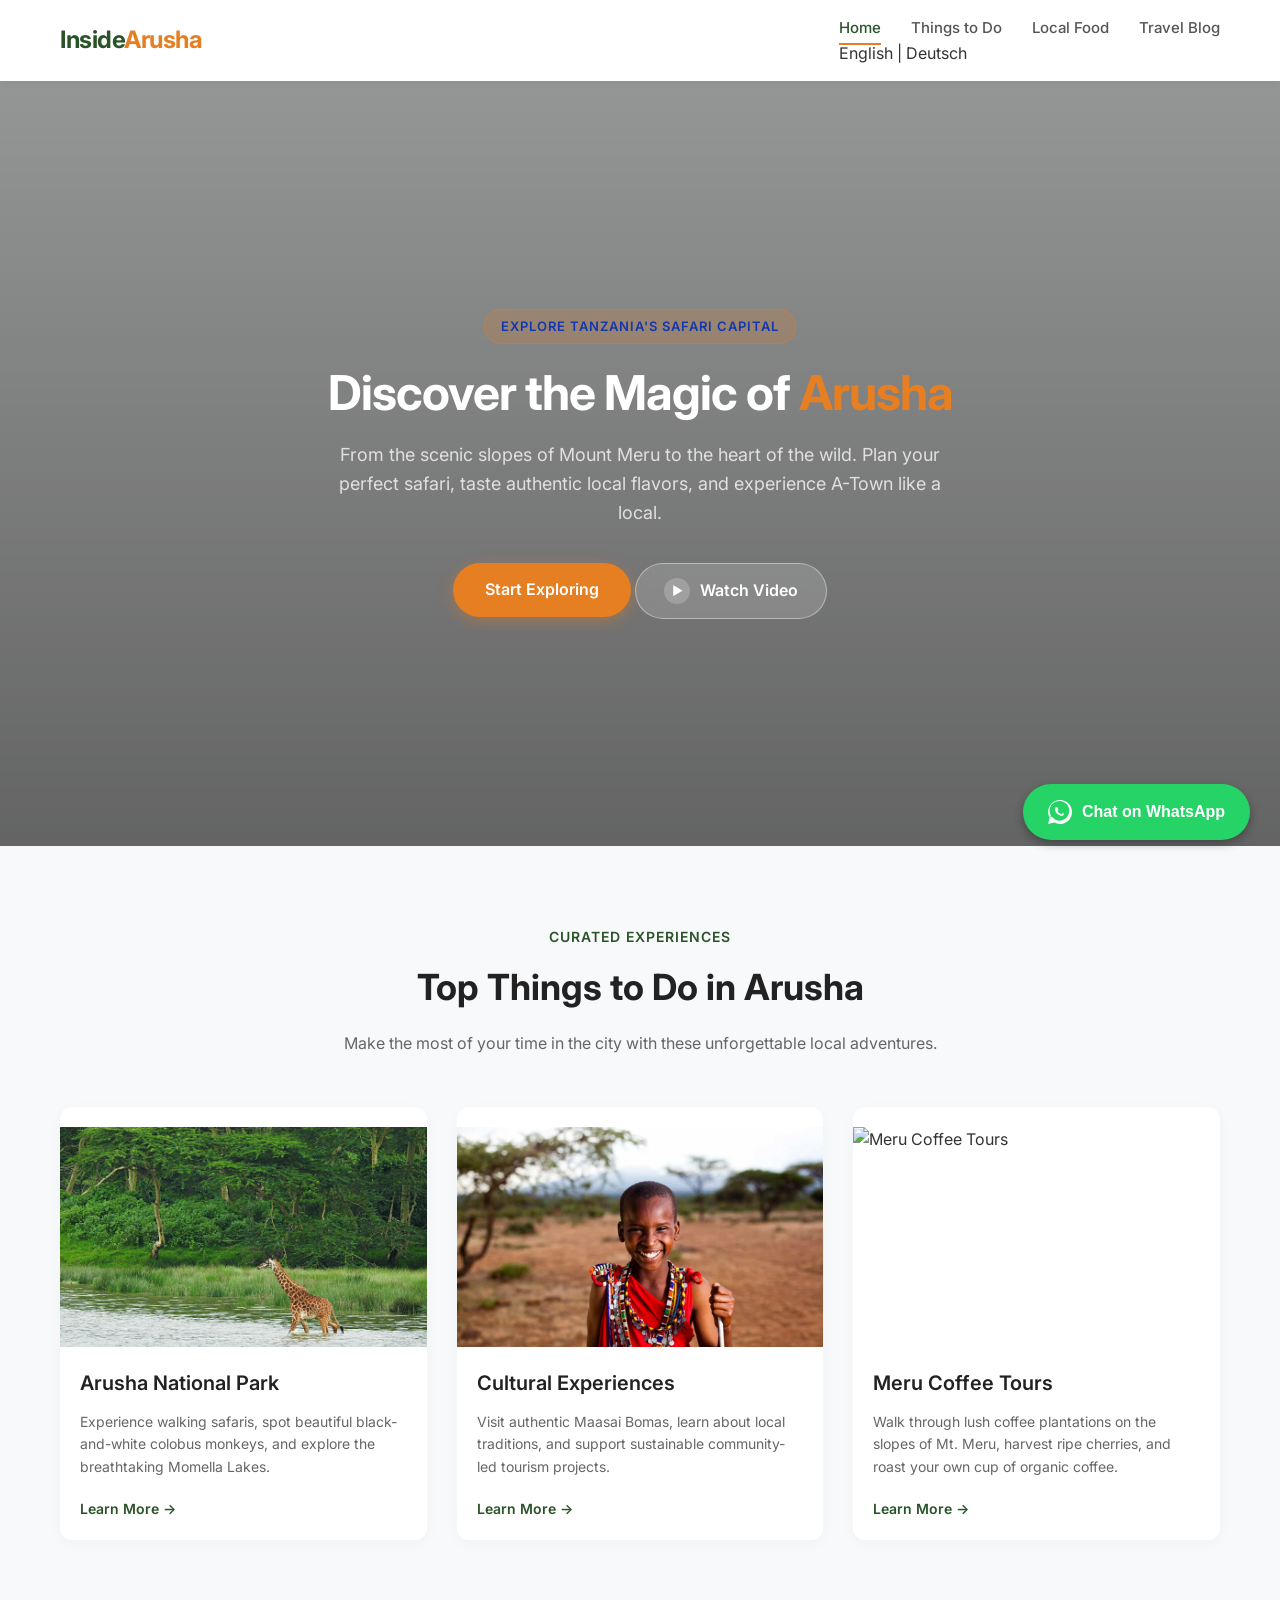
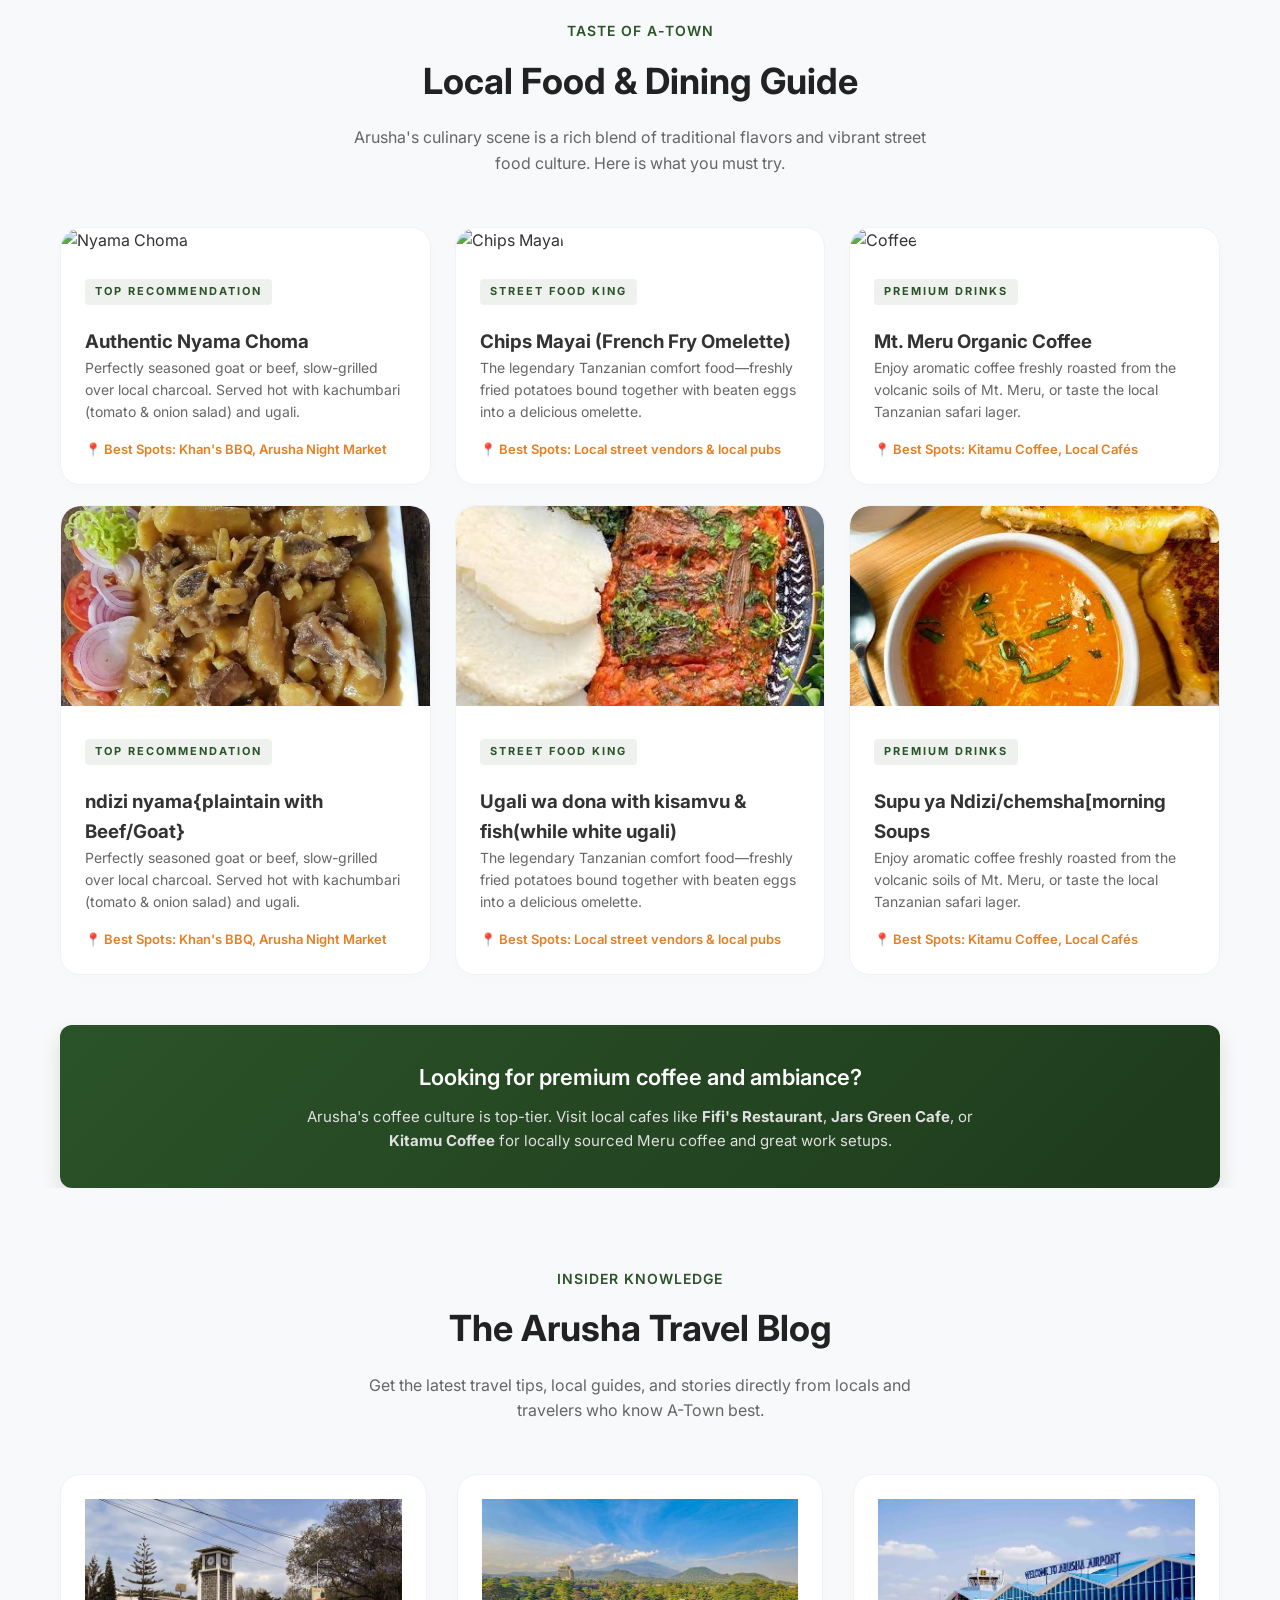
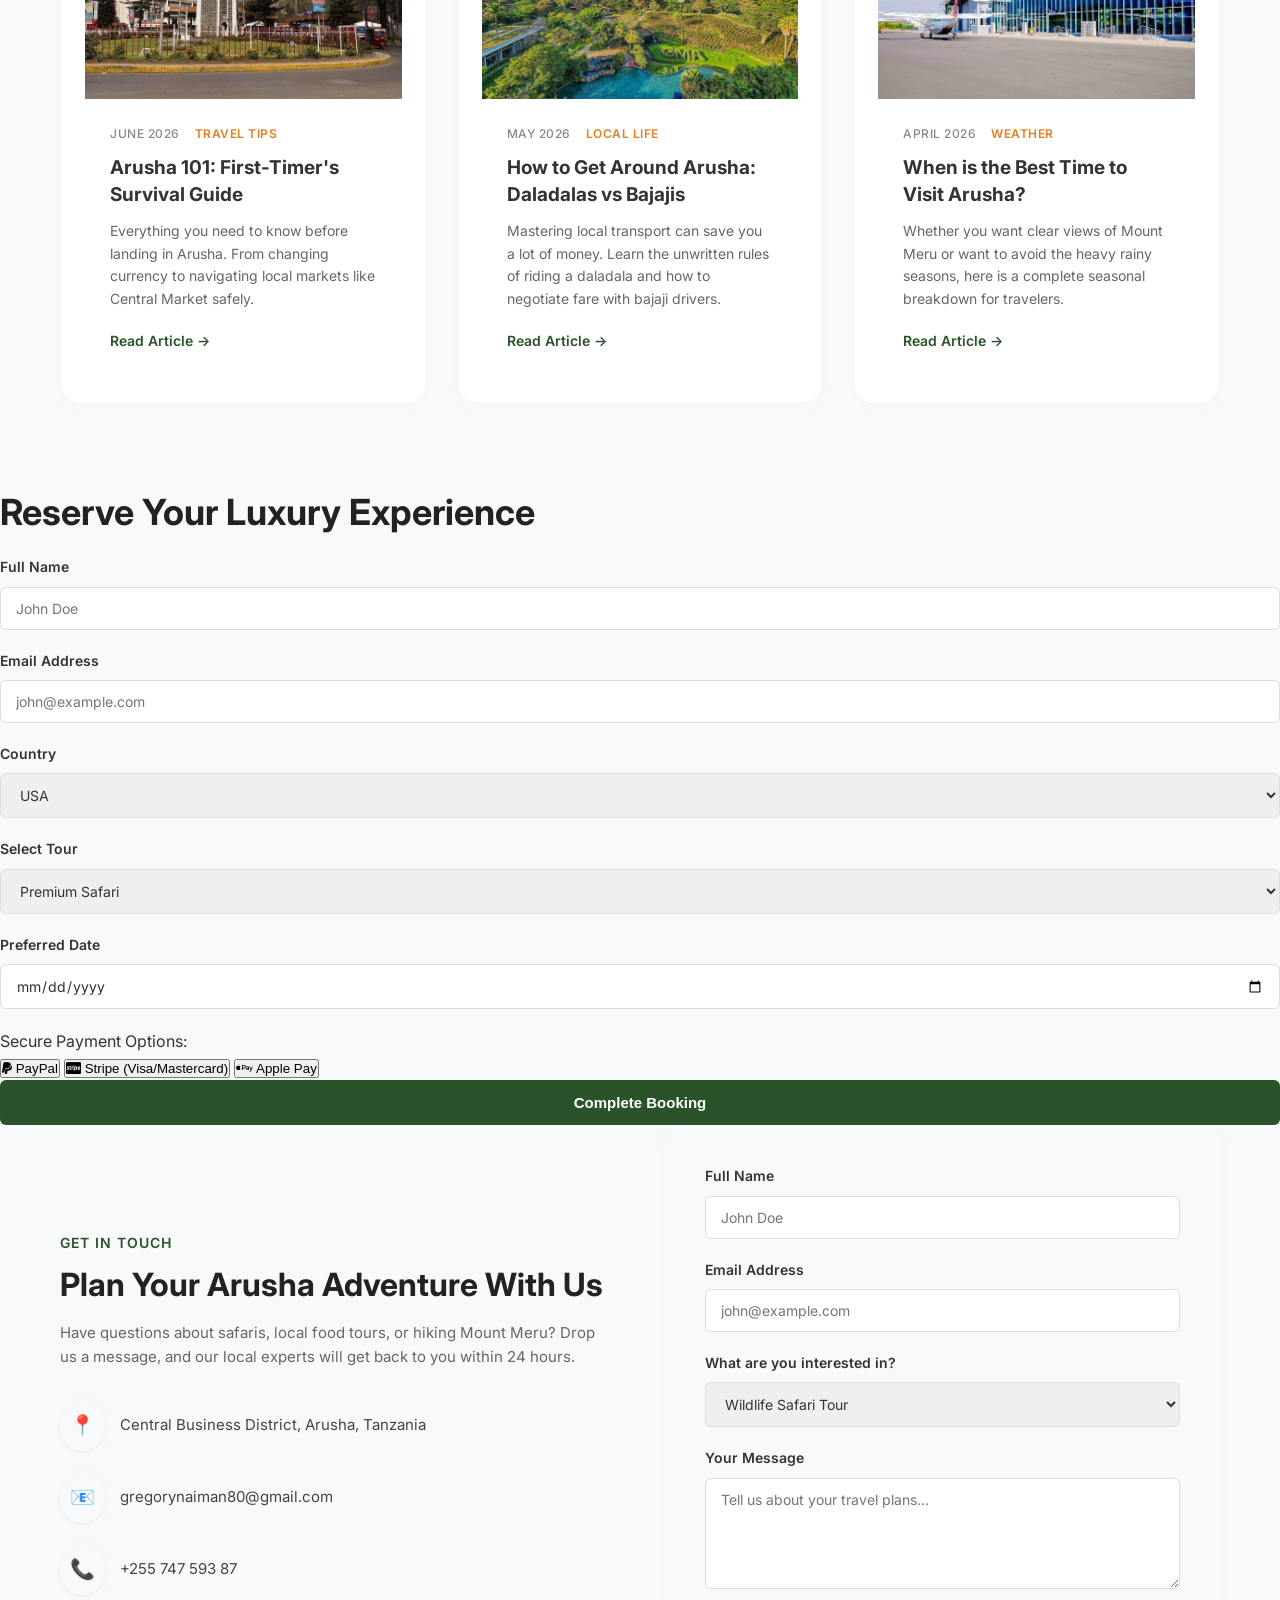
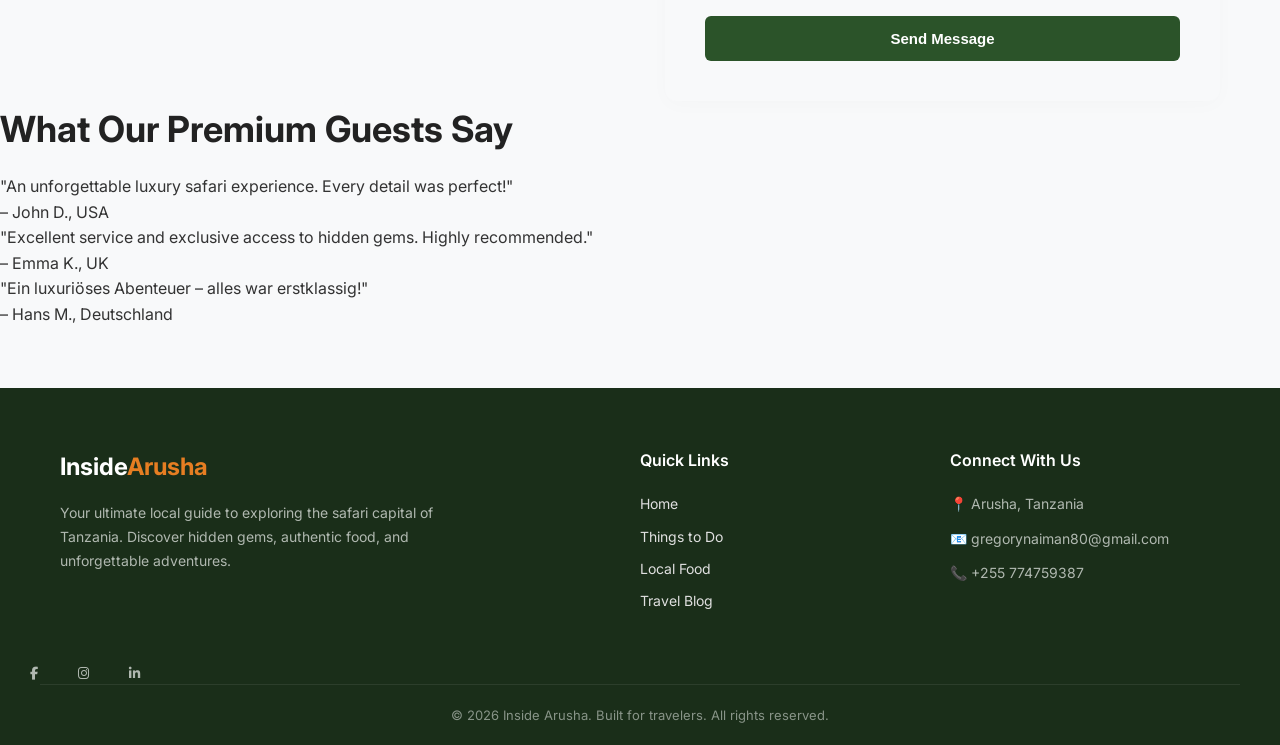
==== commit 570568b0: "Update footer icons and clean up duplicate social links" ====
--- a/index.html
+++ b/index.html
@@ -10,7 +10,16 @@
     <link rel="stylesheet" href="https://cdnjs.cloudflare.com/ajax/libs/font-awesome/6.7.2/css/all.min.css">
     
     <link rel="icon" type="image/jpeg" href="images/favicon.jpg">
-    <meta name="google-site-verification" content="5r3v5iMT5059csH8qFOFcgGev62ZhcYdQtrVGw4ILCM" />
+    <meta name="description" content="Premium Arusha Safaris and Luxury Tours for international travelers. Experience high-end excursions guided by Inside Arusha.">
+    <meta name="keywords" content="Premium Arusha Safaris, Luxury Arusha Tour Guide, Premium Safari Tanzania, Luxus Arusha Tour, Luxus Safaris Arusha">
+    <meta property="og:title" content="Inside Arusha – Premium Travel Guide">
+    <meta property="og:description" content="Explore Arusha with luxury tours, premium accommodations, and exclusive experiences.">
+    <meta property="og:image" content="images/hero-placeholder.jpg">
+    <meta property="og:url" content="https://insidearusha.com/">
+    <meta name="language" content="en">
+    <meta name="author" content="Inside Arusha">
+    <link rel="alternate" hreflang="en" href="?lang=en" />
+    <link rel="alternate" hreflang="de" href="?lang=de" />
 </head>
 <body>
    <header class="site-header">
@@ -30,10 +39,9 @@
                     <li><a href="local-food.html">Local Food</a></li>
                     <li><a href="blog.html">Travel Blog</a></li>
                 </ul>
-            </nav>
-<div class="header-action">
-    <a href="https://wa.me/25574759387" target="_blank" class="btn-book">Book a Tour</a>
-</div>
+            <div class="language-switcher">
+            <a href="?lang=en" class="lang-link">English</a> | <a href="?lang=de" class="lang-link">Deutsch</a>
+        </div>
         </div>
     </header>
     <section class="hero-section">
@@ -246,7 +254,48 @@
             </div>
         </div>
     </section>
-    <section class="contact-section">
+        <!-- Booking Form with Payment Options -->
+        <section class="booking-section premium-section">
+            <h2 class="section-title">Reserve Your Luxury Experience</h2>
+            <form action="https://formspree.io/f/mnjkqjav" method="POST" class="booking-form">
+                <div class="form-group">
+                    <label for="bname">Full Name</label>
+                    <input type="text" id="bname" name="name" placeholder="John Doe" required>
+                </div>
+                <div class="form-group">
+                    <label for="bemail">Email Address</label>
+                    <input type="email" id="bemail" name="email" placeholder="john@example.com" required>
+                </div>
+                <div class="form-group">
+                    <label for="bcountry">Country</label>
+                    <select id="bcountry" name="country" required>
+                        <option value="US">USA</option>
+                        <option value="UK">United Kingdom</option>
+                        <option value="DE">Germany</option>
+                    </select>
+                </div>
+                <div class="form-group">
+                    <label for="btour">Select Tour</label>
+                    <select id="btour" name="tour" required>
+                        <option value="safari">Premium Safari</option>
+                        <option value="food">Luxury Food Tour</option>
+                        <option value="culture">Exclusive Cultural Experience</option>
+                    </select>
+                </div>
+                <div class="form-group">
+                    <label for="bdate">Preferred Date</label>
+                    <input type="date" id="bdate" name="date" required>
+                </div>
+                <div class="payment-options">
+                    <p>Secure Payment Options:</p>
+                    <button type="button" class="payment-btn paypal-btn"><i class="fa-brands fa-paypal"></i> PayPal</button>
+                    <button type="button" class="payment-btn stripe-btn"><i class="fa-brands fa-cc-stripe"></i> Stripe (Visa/Mastercard)</button>
+                    <button type="button" class="payment-btn applepay-btn"><i class="fa-brands fa-apple-pay"></i> Apple Pay</button>
+                </div>
+                <button type="submit" class="btn-submit">Complete Booking</button>
+            </form>
+        </section>
+
         <div class="section-container">
             <div class="contact-wrapper">
                 <div class="contact-info">
@@ -305,6 +354,25 @@
     </svg>
     Chat on WhatsApp
 </a>
+        <!-- Testimonial Carousel -->
+        <section class="testimonial-section">
+            <h2 class="section-title">What Our Premium Guests Say</h2>
+            <div class="testimonial-carousel">
+                <div class="testimonial-item">
+                    <p class="testimonial-text">"An unforgettable luxury safari experience. Every detail was perfect!"</p>
+                    <p class="testimonial-author">– John D., USA</p>
+                </div>
+                <div class="testimonial-item">
+                    <p class="testimonial-text">"Excellent service and exclusive access to hidden gems. Highly recommended."</p>
+                    <p class="testimonial-author">– Emma K., UK</p>
+                </div>
+                <div class="testimonial-item">
+                    <p class="testimonial-text">"Ein luxuriöses Abenteuer – alles war erstklassig!"</p>
+                    <p class="testimonial-author">– Hans M., Deutschland</p>
+                </div>
+            </div>
+        </section>
+
       <footer class="site-footer">
         <div class="footer-container">
             <div class="footer-brand">
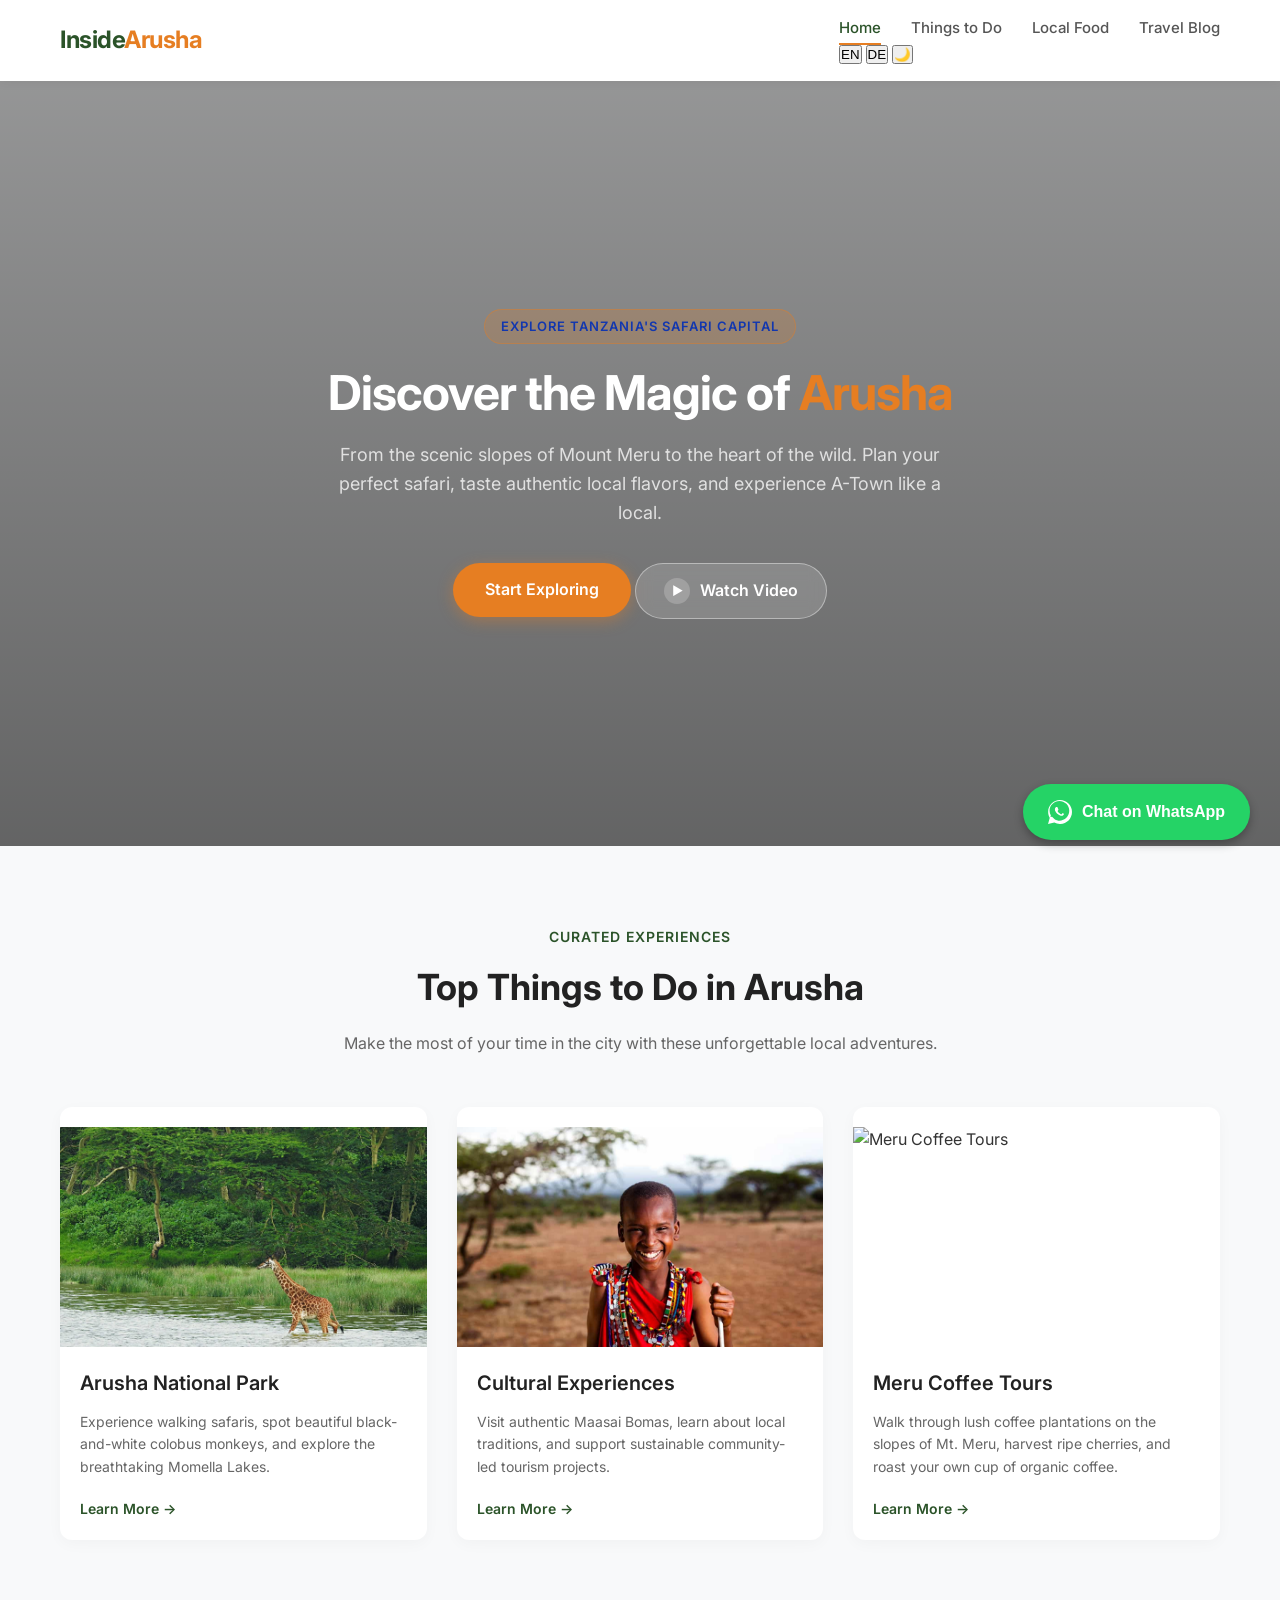
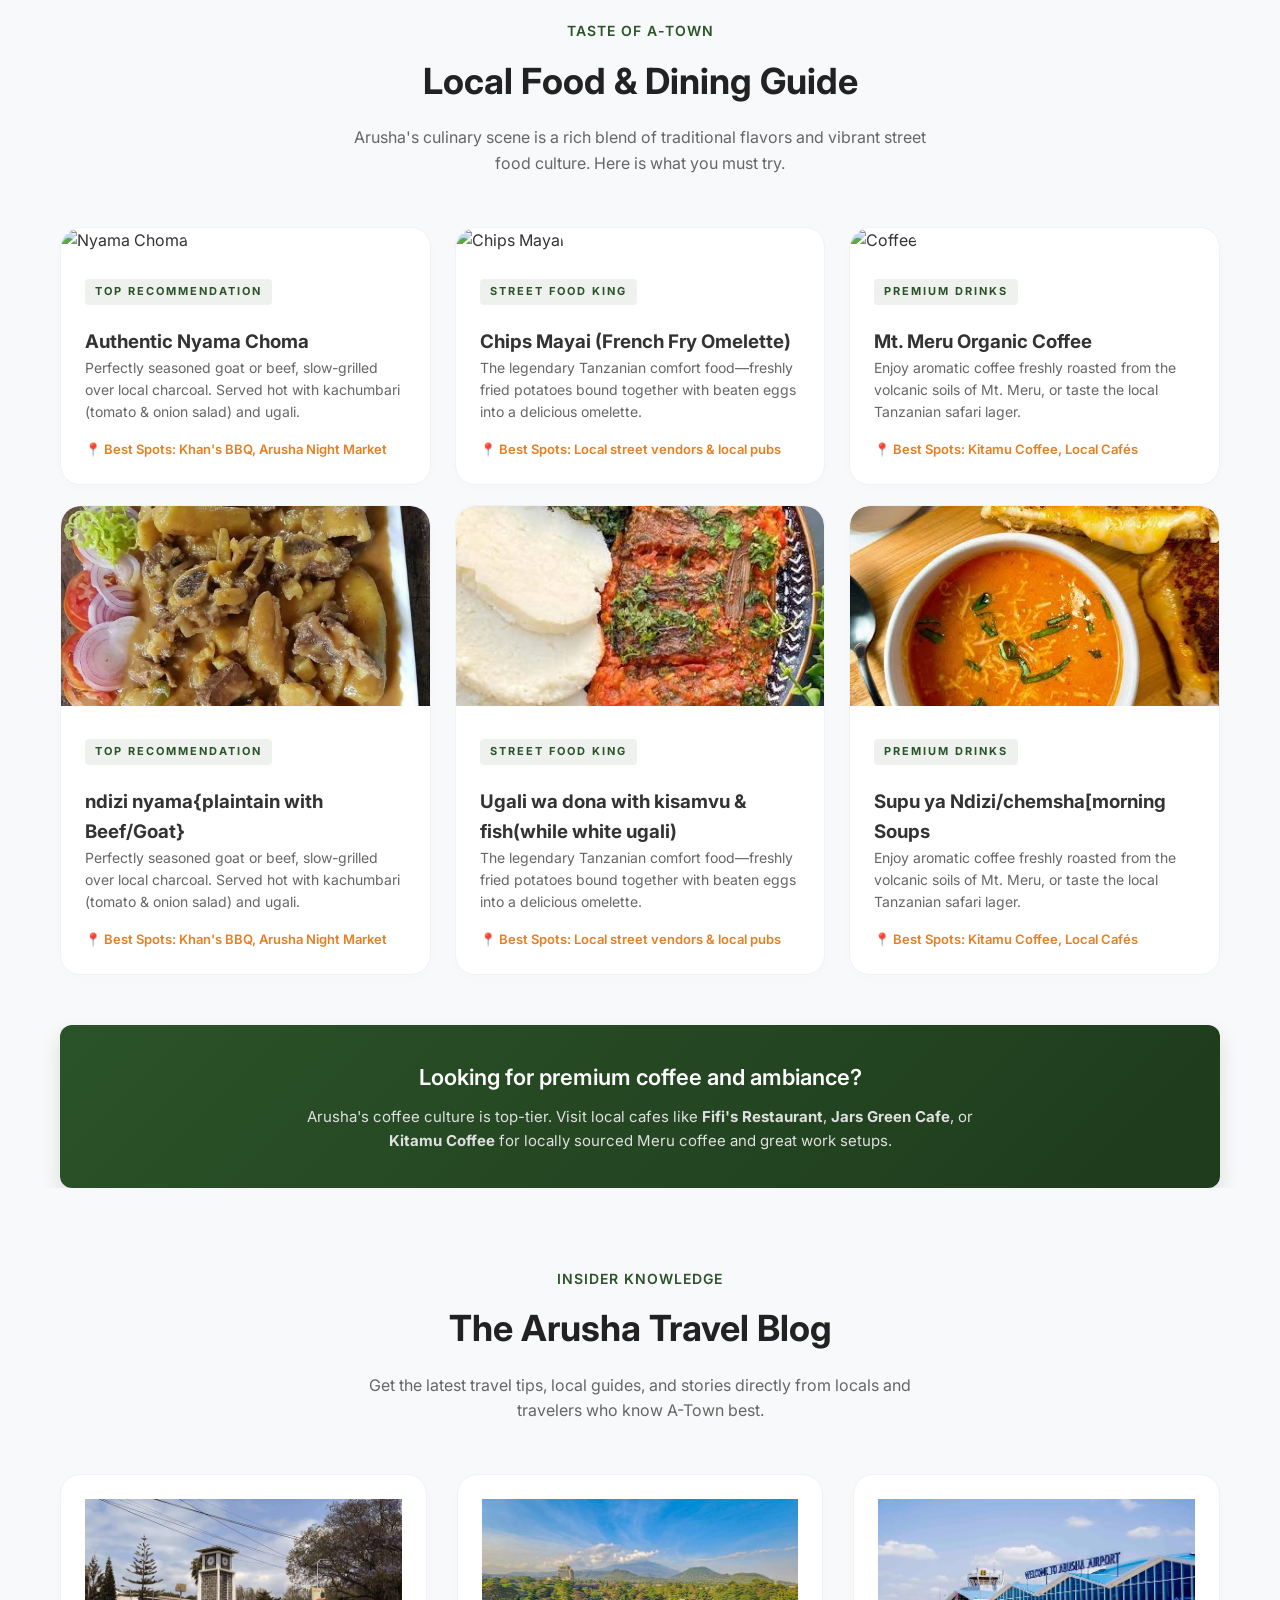
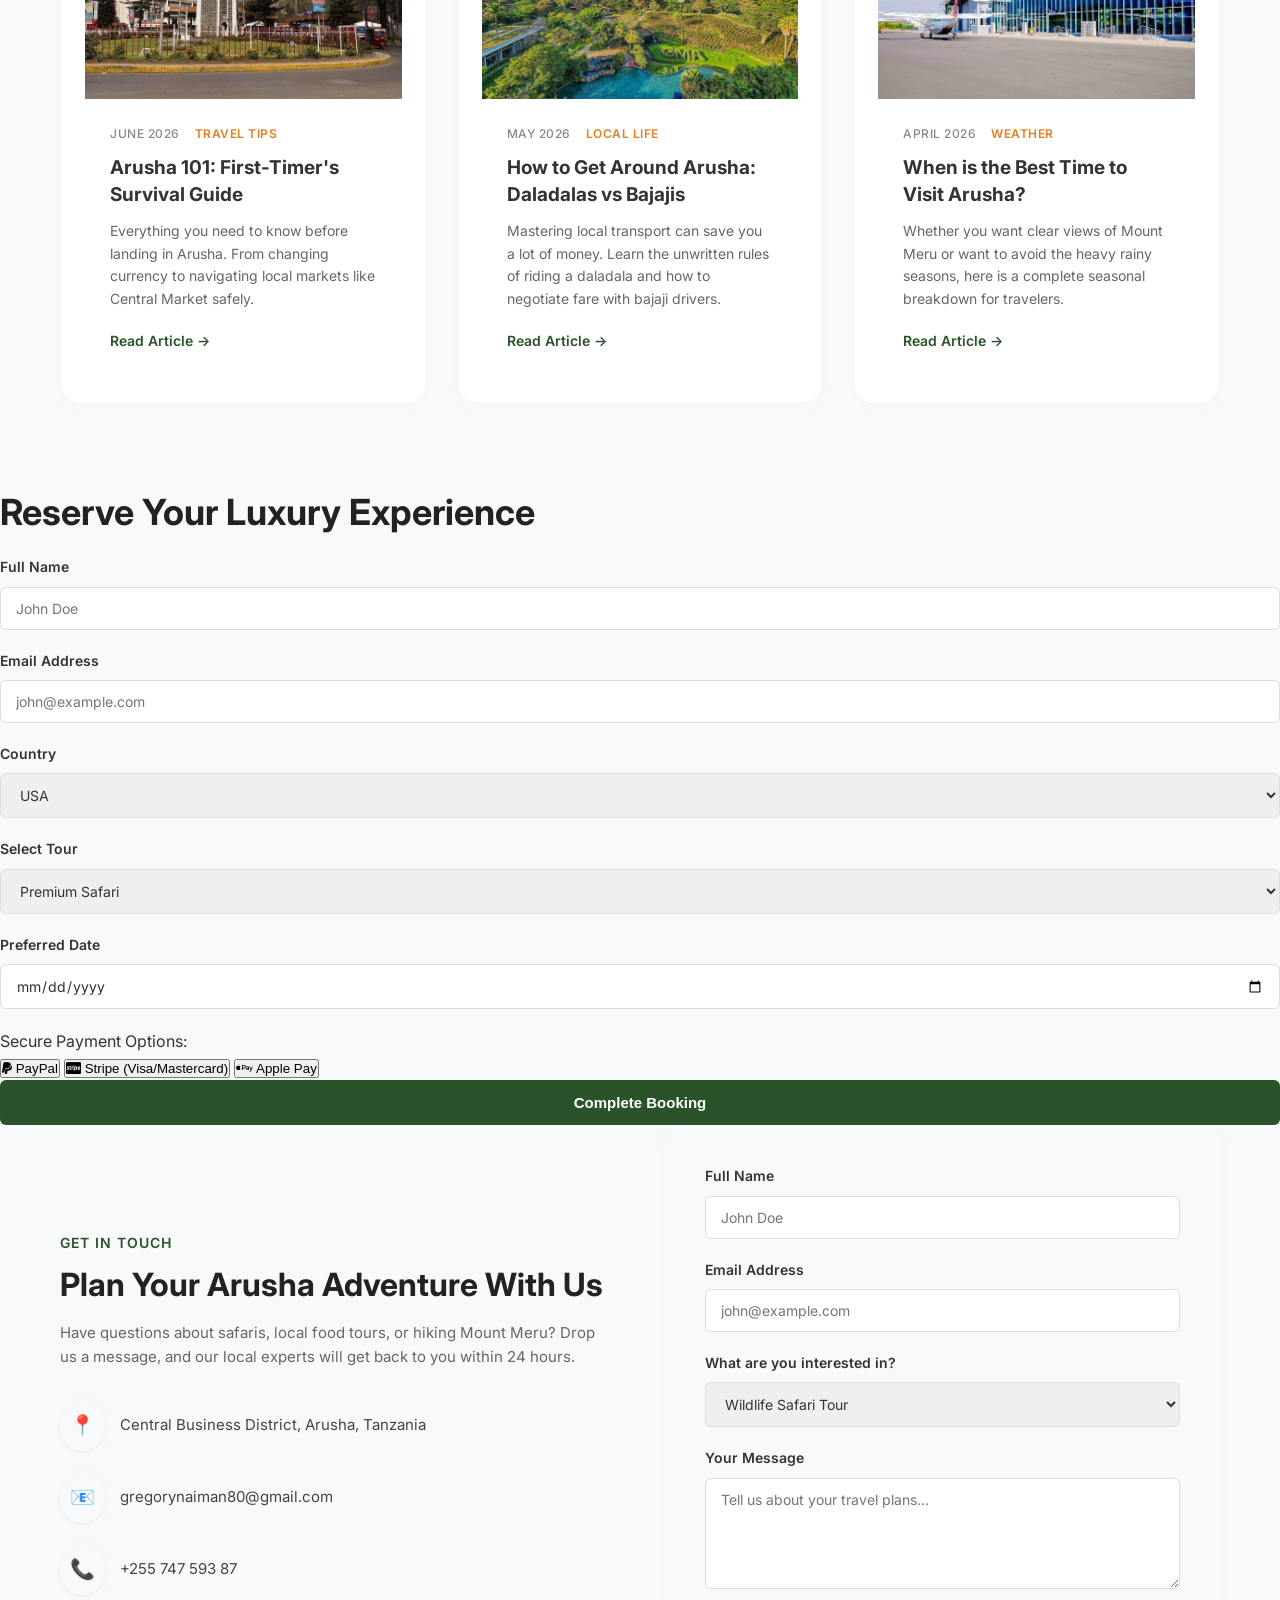
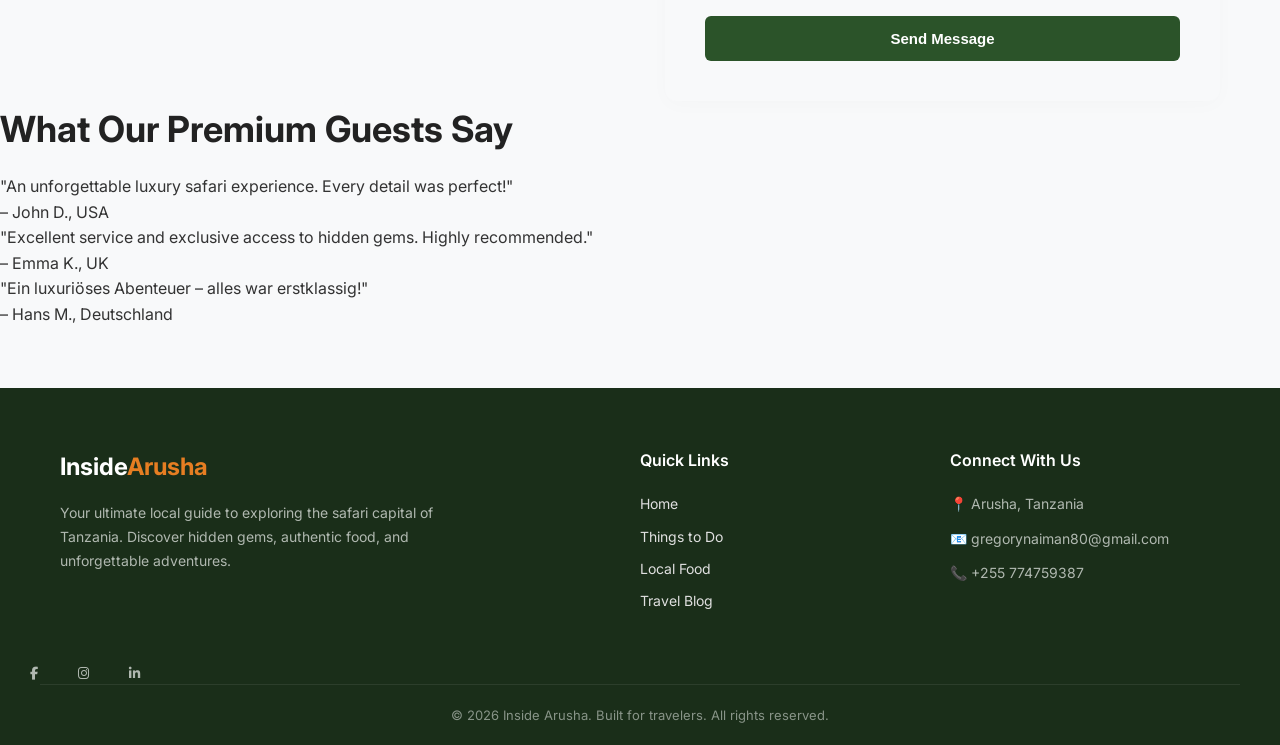
==== commit e181cd32: "Update footer icons and remove duplicate social links" ====
--- a/index.html
+++ b/index.html
@@ -40,7 +40,9 @@
                     <li><a href="blog.html">Travel Blog</a></li>
                 </ul>
             <div class="language-switcher">
-            <a href="?lang=en" class="lang-link">English</a> | <a href="?lang=de" class="lang-link">Deutsch</a>
+            <button class="lang-btn" data-lang="en">EN</button>
+            <button class="lang-btn" data-lang="de">DE</button>
+            <button id="dark-mode-toggle" class="dark-mode-btn">🌙</button>
         </div>
         </div>
     </header>
@@ -407,10 +409,28 @@
     <script>
         const menuToggle = document.getElementById('mobile-menu');
         const navMenu = document.getElementById('nav-menu');
-
         menuToggle.addEventListener('click', () => {
             menuToggle.classList.toggle('is-active');
             navMenu.classList.toggle('active');
+        });
+        // Language selector buttons
+        document.querySelectorAll('.lang-btn').forEach(btn => {
+            btn.addEventListener('click', () => {
+                window.location.search = '?lang=' + btn.dataset.lang;
+            });
+        });
+        // Dark mode toggle
+        const darkToggle = document.getElementById('dark-mode-toggle');
+        if (localStorage.getItem('darkMode') === 'enabled') {
+            document.body.classList.add('dark-mode');
+        }
+        darkToggle.addEventListener('click', () => {
+            document.body.classList.toggle('dark-mode');
+            if (document.body.classList.contains('dark-mode')) {
+                localStorage.setItem('darkMode', 'enabled');
+            } else {
+                localStorage.setItem('darkMode', 'disabled');
+            }
         });
     </script>
 
